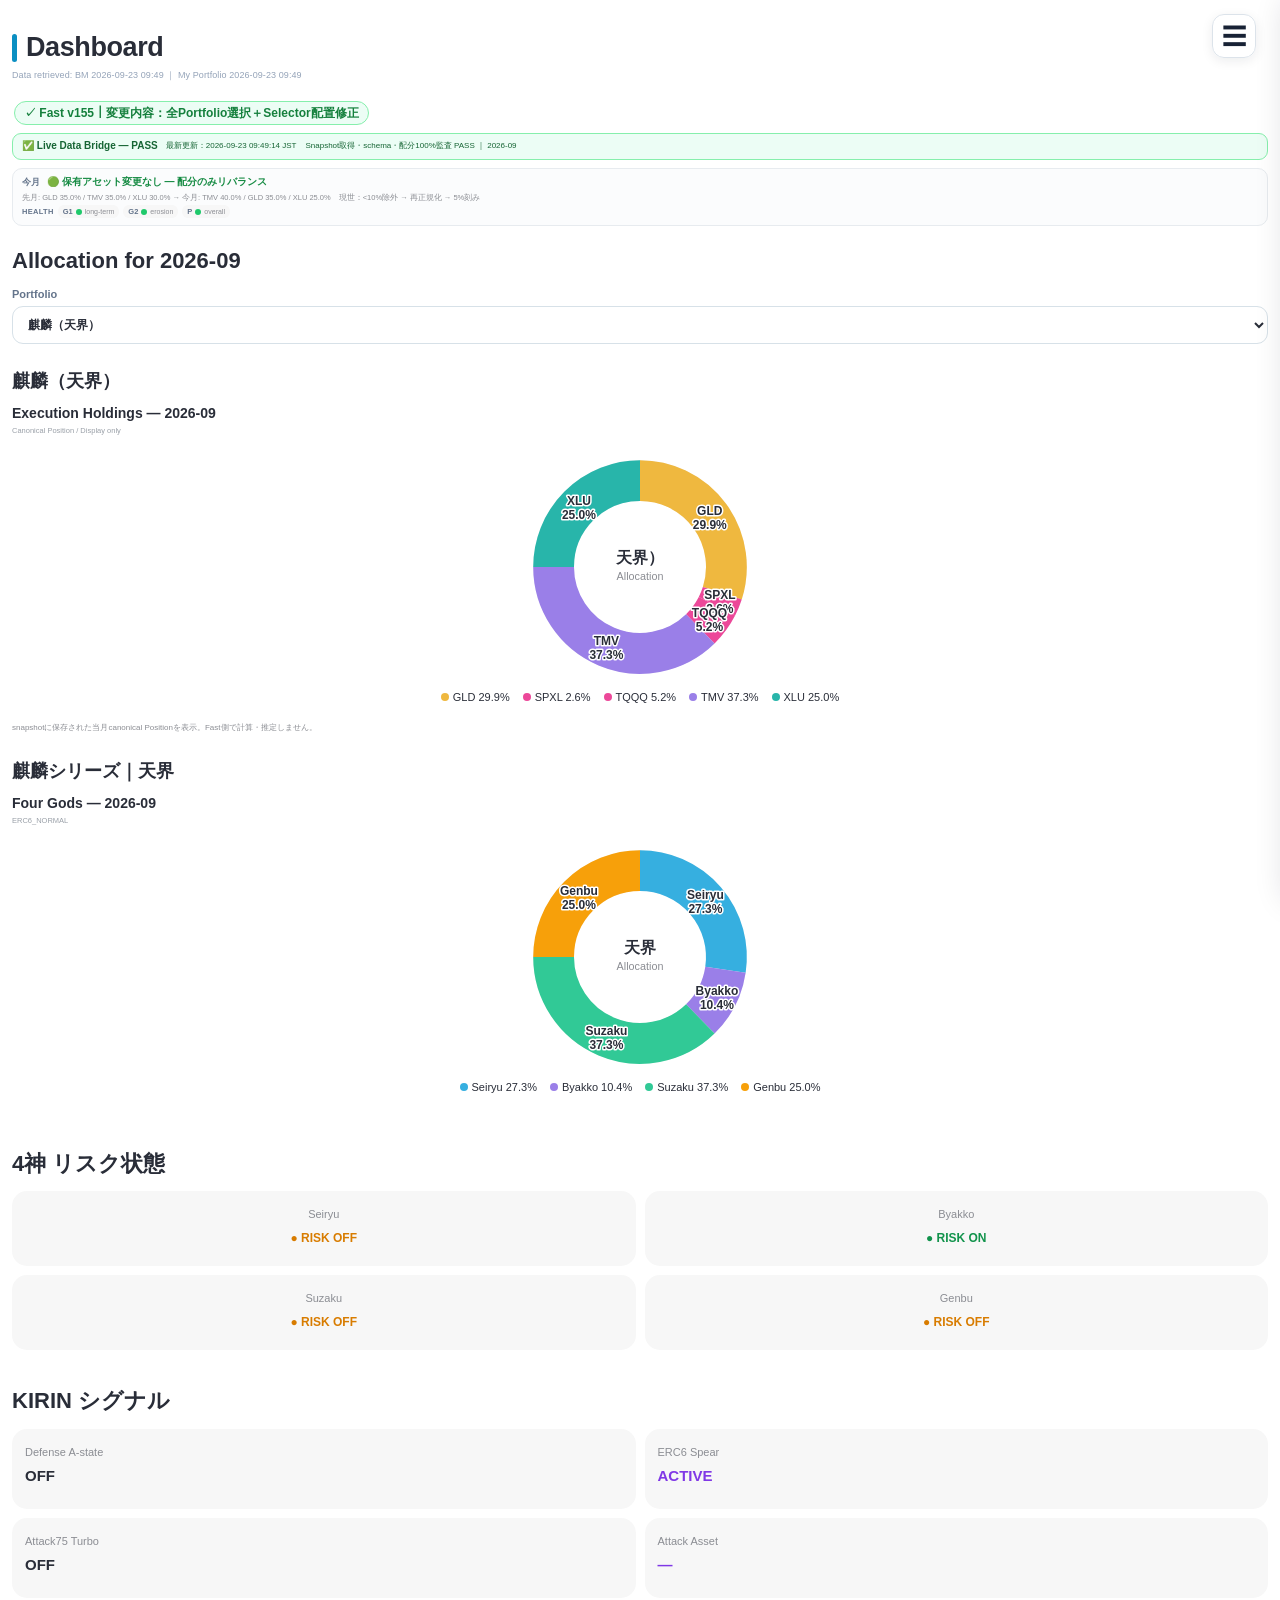
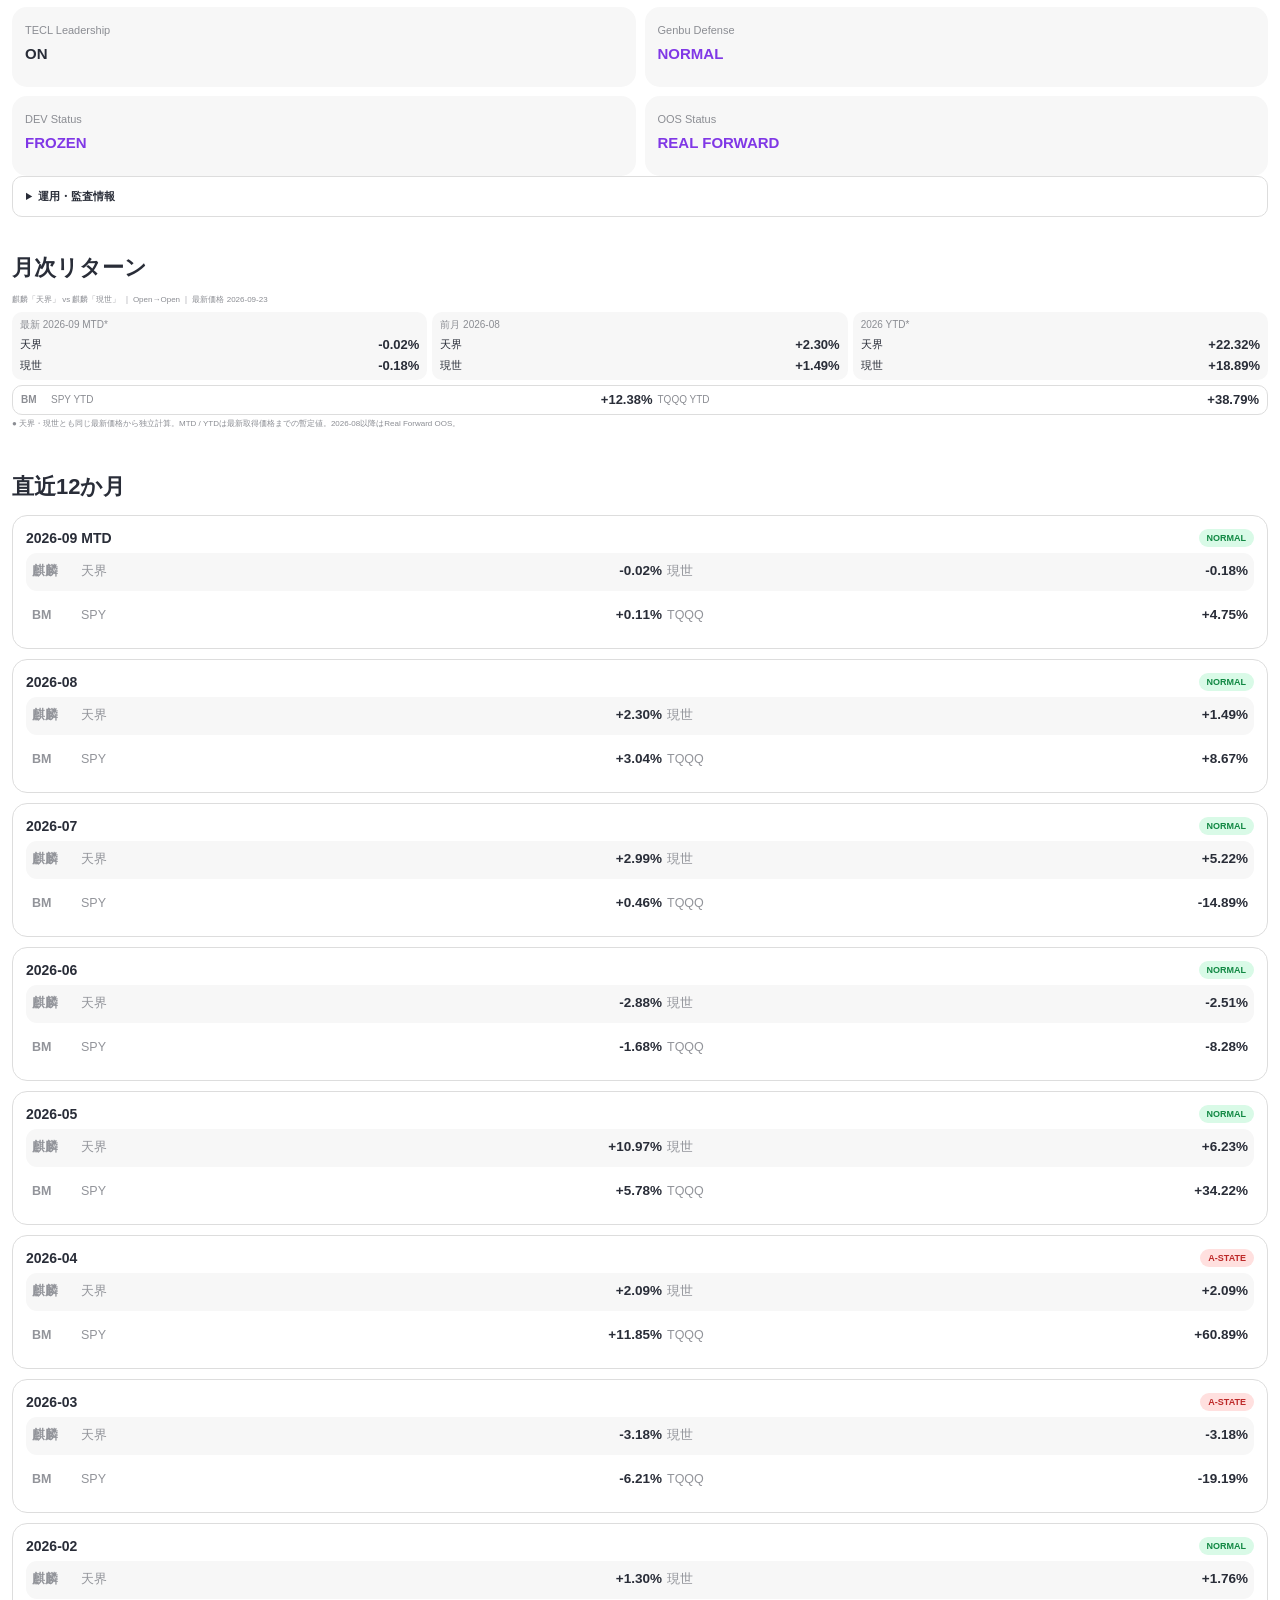
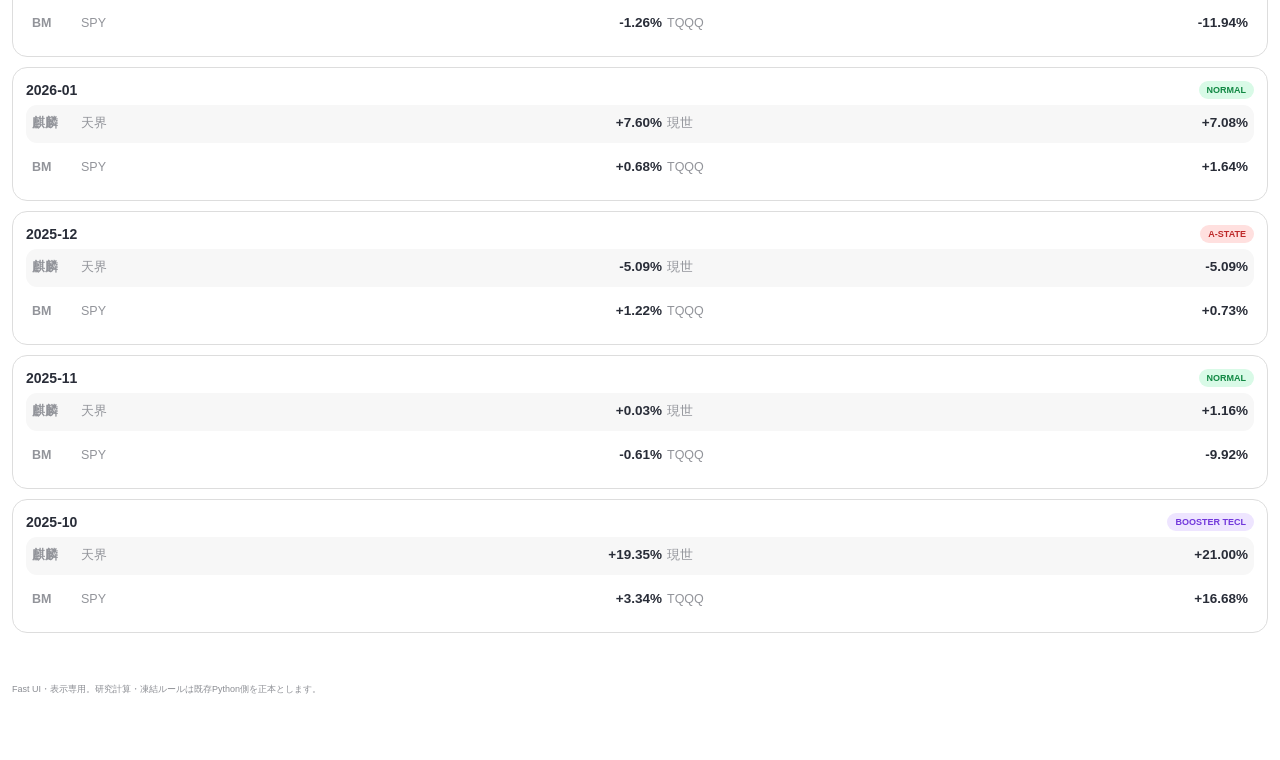
==== index.html @ 9628c02c "Add files via upload" ====
<!doctype html>
<html lang="ja">
<head>
<meta charset="utf-8">
<meta name="viewport" content="width=device-width, initial-scale=1, viewport-fit=cover">
<meta http-equiv="Cache-Control" content="no-cache, no-store, must-revalidate">
<meta http-equiv="Pragma" content="no-cache">
<meta http-equiv="Expires" content="0">
<title>麒麟「現世」</title>
<meta name="theme-color" content="#ffffff">
<meta name="apple-mobile-web-app-capable" content="yes">
<meta name="apple-mobile-web-app-status-bar-style" content="default">
<meta name="apple-mobile-web-app-title" content="My4F Fast">
<link rel="manifest" href="manifest.webmanifest?v=20260919-1">
<link rel="apple-touch-icon" href="apple-touch-icon.png?v=20260919-1">
<link rel="stylesheet" href="styles.css?v=20260923-v155">
</head>
<body>
<button id="fastMenuButton" class="fast-menu-button" type="button" aria-label="メニューを開く" aria-expanded="false">☰</button>
<div id="fastMenuBackdrop" class="fast-menu-backdrop" hidden></div>
<aside id="fastMenu" class="fast-menu" aria-hidden="true">
  <div class="fast-menu-head"><strong>My4F Fast</strong><button id="fastMenuClose" type="button" aria-label="閉じる">×</button></div>
  <nav class="fast-menu-nav">
    <button type="button" data-target="top">Dashboard</button>
    <button type="button" data-target="monthlyTrade">Monthly Trade</button>
    <button type="button" data-target="summaryPage">Summary</button>
    <button type="button" data-target="performance">Performance</button>
    <button type="button" data-target="metrics">Metrics</button>
    <button type="button" data-target="monthlyReturns">Monthly Returns</button>
    <button type="button" data-target="rolling">Rolling Returns</button>
    <button type="button" data-target="drawdowns">Drawdowns</button>
    <button type="button" data-target="annual">Annual Returns</button>
    <button type="button" data-target="deterioration">Deterioration Monitor</button>
    <button type="button" data-target="specification">Strategy Specification</button>
  </nav>
  <div class="fast-menu-foot">Fast UI / Python canonical</div>
</aside><div id="top" class="fast-anchor"></div>
<div class="page-scroll"><main>
<header class="dashboard-header"><div class="header-line"><h1>Dashboard</h1></div><p id="dashboardDataTimes" class="dashboard-data-times">Data retrieved: BM — ｜ My Portfolio —</p></header>

<div class="dashboard-only dashboard-top-status"><div id="fastBuildBadge" class="update-proof">✓ Fast v155｜変更内容：全Portfolio選択＋Selector配置修正</div>
<div id="syncPanel" class="sync-panel-compact"><div class="sync-title">⏳ Live Data Bridge — 確認中</div><div class="sync-meta"><span id="syncUpdated">最新更新：—</span><span id="syncDetail">Python正本との連携状態を確認しています</span></div></div></div>

<section class="dash-status"><div class="dash-action-row"><span class="dash-action-label">今月</span><div id="action" class="action"></div></div><div class="dash-status-line"><span id="actionDetail" class="muted"></span><span class="dash-rule">現世：&lt;10%除外 → 再正規化 → 5%刻み</span></div><div class="dash-health"><span class="dash-health-title">Health</span><div id="health" class="health"></div></div></section>

<section><div id="allocation" class="fast-anchor"></div><h2>Allocation for <span id="allocMonth">2026-09</span></h2>
<div class="dash-portfolio-selector"><label for="dashPortfolioSelect">Portfolio</label><select id="dashPortfolioSelect" aria-label="Dashboard portfolio selector"></select></div>
<h3 id="dashPortfolioTitle">麒麟「現世」</h3><h4>Execution Holdings — <span id="execMonth">2026-09</span></h4><p class="muted tight dash-allocation-note">R289 Practical 10% ｜ ERC6_NORMAL</p>
<div id="execDonut" class="donut"></div><div id="execLegend" class="legend"></div>
<p class="muted dash-fineprint">実運用：天界Exactで10%未満のtickerは0% → 残存tickerを再正規化 → 5%刻み・合計100%（R289）。</p>
<h3>麒麟シリーズ｜天界</h3><h4>Four Gods — <span id="godsMonth">2026-09</span></h4><p class="muted tight dash-allocation-note">ERC6_NORMAL</p>
<div id="godsDonut" class="donut"></div><div id="godsLegend" class="legend"></div></section>



<section><h2>4神 リスク状態</h2><div id="risk" class="risk"></div></section>
<section><h2>KIRIN シグナル</h2><div id="signals" class="signals"></div><details><summary>運用・監査情報</summary><p>DEV=FROZEN。2026-08+はREAL FORWARD。Live ExecutionはR289 Practical 10%。</p></details></section>

<section class="dash-returns"><h2>月次リターン</h2><p class="muted dash-fineprint">麒麟「天界」 vs 麒麟「現世」 ｜ Open→Open ｜ 最新価格 <span id="asof"></span></p>
<div id="summary" class="summary"></div><div id="bm" class="bm"></div>
<p class="muted dash-fineprint">● 天界・現世とも同じ最新価格から独立計算。MTD / YTDは最新取得価格までの暫定値。2026-08以降はReal Forward OOS。</p></section>
<section class="dashboard-only"><h2>直近12か月</h2><div id="months" class="months"></div></section>

<section id="performance" class="app-page"><h2>Research Performance</h2><p class="page-asof-note">Research版Performanceと同じFrozen Python系列。Fast側では再計算・最適化しません。 <span data-page-asof></span></p>
<div id="perfChips" class="perf-chips"></div>
<details class="perf-picker perf-picker-fold">
  <summary class="perf-picker-summary">
    <span>Select Portfolios</span>
    <span id="perfSelectedCount" class="perf-selected-count">3 selected</span>
  </summary>
  <div class="perf-picker-body">
    <div class="perf-picker-title">Select Portfolios <span>(max 5 / BM excluded)</span></div>
    <div id="perfGroupTabs" class="perf-group-tabs" aria-label="Portfolio groups"></div>
    <div id="perfGroupPanel" class="perf-group-panel"></div>
  </div>
</details>
<div class="perf-bm-picker" aria-label="Performance benchmark selector"><span class="perf-bm-label">BM</span><button type="button" class="perf-bm-btn active" data-bm="SPY">SPY</button><button type="button" class="perf-bm-btn" data-bm="TQQQ">TQQQ</button></div>
<div class="perf-start-row perf-start-row-outside">
  <label for="perfStartYear">From:</label>
  <select id="perfStartYear" aria-label="Start year"><option value="ALL">ALL</option></select>
</div>
<div class="perf-compare-head"><strong>Comparison</strong><div id="perfPeriods" class="perf-periods"><button type="button" class="perf-period" data-period="1Y">1Y</button><button type="button" class="perf-period" data-period="2Y">2Y</button><button type="button" class="perf-period" data-period="3Y">3Y</button><button type="button" class="perf-period" data-period="5Y">5Y</button><button type="button" class="perf-period" data-period="10Y">10Y</button><button type="button" class="perf-period active" data-period="ALL">ALL</button></div></div><div class="perf-scale-row"><button id="perfLogToggle" class="perf-mode active" type="button">LOG</button><button id="perfLinearToggle" class="perf-mode" type="button">LINEAR</button></div><div class="perf-period-mode"><span>PERIOD MODE:</span><button id="perfCommon" class="perf-mode active" type="button">Common</button><button id="perfFull" class="perf-mode" type="button">Full</button></div><div id="perfChart" class="perf-chart"></div>
<div id="perfMeta" class="muted"></div><div id="perfPeriodReturns" class="perf-period-returns"></div>
<div id="perfCards" class="perf-cards"></div>
<details><summary>全系列の指標</summary><div id="perfTable" class="perf-table-wrap"></div></details></section>

<section id="monthlyTrade" class="monthly-trade-page app-page">
<h2>Monthly Trade</h2>
<p class="page-asof-note">Monthly Rebalance <span data-page-asof></span></p>
<div id="monthlyTradeContent"></div>
</section>
<section id="summaryPage" class="analytics-page fast-anchor app-page"><h2>Summary</h2><p class="sub page-asof-note">選択PortfolioとBenchmarkの共通期間サマリー。Portfolio / BMを切替。 <span data-page-asof></span></p><div id="summaryComparePage"></div></section>
<section class="analytics-shell"><section id="metrics" class="analytics-page fast-anchor app-page"><h2>Metrics</h2><p class="sub page-asof-note">Python正本の全期間指標。 <span data-page-asof></span></p><div id="metricsPage"></div></section>
<section id="monthlyReturns" class="analytics-page fast-anchor app-page"><h2>Monthly Returns</h2><p class="sub page-asof-note">麒麟「現世」とBenchmarkの月次比較。BMはSPY / TQQQを切替。 <span data-page-asof></span></p><div id="monthlyReturnsPage"></div></section>
<section id="rolling" class="analytics-page fast-anchor app-page"><h2>Rolling Returns</h2><p class="sub page-asof-note">1Y累積 / 3Y・5Y年率。Current / Median / P10 / Min / Positive rate。 <span data-page-asof></span></p><div id="rollingPage"></div></section>
<section id="drawdowns" class="analytics-page fast-anchor app-page"><h2>Drawdowns</h2><p class="sub page-asof-note">Python正本で生成した月次Drawdown系列。 <span data-page-asof></span></p><div id="drawdownsPage"></div></section>
<section id="annual" class="analytics-page fast-anchor app-page"><h2>Annual Returns</h2><p class="sub page-asof-note">Python正本の年次複利リターン。 <span data-page-asof></span></p><div id="annualPage"></div></section>
</section>

<section id="deterioration" class="analytics-page fast-anchor app-page deterioration-page">
  <h2>Deterioration Monitor</h2>
  <p class="sub">Strategy Health — 現在の劣化兆候を G1 / G2 / P / p̄ の4軸で監視。Research/Python正本から自動連動。Fast側ではHealthを再計算しません。</p>
  <div id="detPortfolioPicker"></div>
  <div class="det-asof">Research/Python Strategy Health snapshot loading…</div>
  <div class="det-counts" aria-label="Health counts"><span><b>Deteriorating</b> <strong>2</strong></span><span><b>Watch</b> <strong>0</strong></span><span><b>Mixed</b> <strong>1</strong></span><span><b>Good</b> <strong>1</strong></span></div>
  <details class="det-table-card" open>
    <summary><span>Portfolio Table</span><small>click to hide</small></summary>
    <div class="det-table-wrap">
      <table class="det-table">
        <thead><tr><th>Portfolio</th><th>G1</th><th>G2</th><th>P</th><th>p̄</th></tr></thead>
        <tbody>
          <tr data-det-group="health" data-det-name="Bunshin" data-det-status="Mixed" tabindex="0"><td>Bunshin</td><td><i class="det-dot watch" title="YELLOW"></i></td><td><i class="det-dot good" title="GREEN"></i></td><td><i class="det-dot watch" title="MIXED / YELLOW"></i></td><td><i class="det-dot good" title="Strong / GREEN"></i></td></tr>
          <tr data-det-group="health" data-det-name="R181" data-det-status="Deteriorating" tabindex="0"><td>R181</td><td><i class="det-dot good" title="GREEN"></i></td><td><i class="det-dot good" title="GREEN"></i></td><td><i class="det-dot orange" title="DETERIORATING / ORANGE"></i></td><td><i class="det-dot good" title="Strong / GREEN"></i></td></tr>
          <tr data-det-group="health" data-det-name="ERC6" data-det-status="Deteriorating" tabindex="0"><td>ERC6</td><td><i class="det-dot good" title="GREEN"></i></td><td><i class="det-dot good" title="GREEN"></i></td><td><i class="det-dot orange" title="DETERIORATING / ORANGE"></i></td><td><i class="det-dot good" title="Strong / GREEN"></i></td></tr>
          <tr data-det-group="health" data-det-name="R255 Split" data-det-status="Good" tabindex="0"><td>R255 Split</td><td><i class="det-dot good" title="GREEN"></i></td><td><i class="det-dot good" title="GREEN"></i></td><td><i class="det-dot good" title="GOOD / GREEN"></i></td><td><i class="det-dot good" title="Strong / GREEN"></i></td></tr>
        </tbody>
      </table>
    </div>
  </details>
  <div class="det-detail" id="detDetail">
    <div class="det-detail-kicker">SELECT A PORTFOLIO</div>
    <h3>Health Detail</h3>
    <p>Portfolio Tableの行をタップすると、4軸の意味と現在の判定を表示します。</p>
  </div>
  <details class="det-guide" open><summary>Health Axis Guide <small>各カードをタップすると実運用上の解釈を表示</small></summary><div class="det-guide-grid">
    <details class="det-guide-card"><summary><b>G1</b><span>12-point slope of erosion long-mean</span><small>慢性的edge侵食の長期平均が悪化方向へ傾いているか。</small><em>タップして解説</em></summary><div class="det-guide-explain"><strong>実運用：構造劣化の早期警戒</strong><p>長期edgeが最近12ポイントにわたって悪化方向へ傾いているかを見る軸です。🟢は明確な下向き傾向なし、🟡は軽い悪化方向、🟠は明確な悪化方向。G2がまだ緑でもG1が悪化した場合は、慢性劣化が確定する前の予兆として重点監視します。</p></div></details>
    <details class="det-guide-card"><summary><b>G2</b><span>12M p_erosion</span><small>直近12か月のerosion確率による慢性的劣化監視。</small><em>タップして解説</em></summary><div class="det-guide-explain"><strong>実運用：現在の慢性劣化状態</strong><p>過去のedgeと比べ、現在の長期的edgeが実際に侵食された状態へ入っているかを見る軸です。G1が「悪化している方向か」、G2は「すでに悪化した水準か」という違いです。G1とG2が同時に悪化する場合は構造的erosion仮説を優先して再監査します。</p></div></details>
    <details class="det-guide-card"><summary><b>P</b><span>6 / 12 / 24M deterioration</span><small>複数時間窓の直近弱体化を統合したclassification。</small><em>タップして解説</em></summary><div class="det-guide-explain"><strong>実運用：直近の弱体化警報</strong><p>6・12・24か月という複数時間窓で最近のperformance deteriorationを監視します。Pだけが🟠でも長期edgeの破綻とは限りません。G1/G2が緑なら「歴史的構造は保たれているが最近弱い」と解釈し、Productionを即変更せずForward OOSを重点監視します。</p></div></details>
    <details class="det-guide-card"><summary><b>p̄</b><span>Primary 5-split consistency</span><small>期間分割をまたいだabsolute consistency。Strong / GREENは一貫性を維持。</small><em>タップして解説</em></summary><div class="det-guide-explain"><strong>実運用：歴史的一貫性の土台</strong><p>edgeが特定の一期間だけに依存せず、Primary期間を分割しても一貫して存在するかを見る軸です。Strong / 🟢なら、Pの悪化が出ても「歴史的には一貫した戦略の最近の不調」と区別できます。p̄まで弱い場合は、他の劣化警報をより重く受け止めて再監査します。</p></div></details>
  </div></details>
  <div class="det-governance"><b>Governance</b><span>Healthは非ランキング・非選択。現在のstrategy conditionを記述する監視線であり、Production変更シグナルではありません。</span></div>
</section>
<section id="specification" class="app-page operation-spec"><h2>Strategy Specification</h2>
<p class="sub spec-intro">実運用・再現用の簡潔な仕様。Fastは表示専用、計算正本はResearch/Python。</p>

<h3>Four Gods — 4神の召喚法</h3>
<div class="god-accordion">
<details class="god-card"><summary><span class="god-title"><span class="god-name">青龍 / Seiryu</span><span class="god-role role-vanguard">VANGUARD <em>— 先鋒</em></span><span class="god-research-role"><small>RESEARCH ROLE</small> Growth / Firepower</span><span class="god-strategy">Full5P-Balanced</span></span><span class="god-chevron">›</span></summary><div class="god-detail">
<p><b>Signal：</b><code>LQD absolute momentum vs matched historical RF</code>。5つの固定窓 <code>10D / 54D / 6M_EX1 / 12M_EX1 / 24M_RAW</code> を独立判定。</p>
<p class="god-flow">各窓：<code>LQD return ≥ matched RF → Risk-On</code> ／ otherwise <code>Risk-Off</code><br>5判定 → <b>3-of-5 Temporal Majority</b></p>
<p><b>Holding：</b>Majority Risk-On → <code>QQQ 50% + QLD 50%</code>。Majority Risk-Off → <code>GLD 100%</code>。月次判定。窓・vote threshold・QQQ/QLD比率はFrozen。</p>
</div></details>
<details class="god-card"><summary><span class="god-title"><span class="god-name">白虎 / Byakko</span><span class="god-role role-aegis">AEGIS <em>— 守護</em></span><span class="god-research-role"><small>RESEARCH ROLE</small> Long-horizon Calmar / Crisis Convexity</span><span class="god-strategy">FrozenVIX</span></span><span class="god-chevron">›</span></summary><div class="god-detail">
<p><b>3 sleeves：</b><code>Old VIX15D 25%</code> + <code>Old VIX20D 25%</code> + <code>New VIX20D 50%</code>。評価phaseは <code>Quarterly P1 = Jan/Apr/Jul/Oct</code>。</p>
<p class="god-flow"><code>Old15/Old20：^VIX absolute momentum vs matched RF</code><br>Risk-On → <code>SPXL</code> ／ Risk-Off → <code>GLD</code><br><code>New20：^VIX20D gate + TQQQ vs TECL relative momentum</code><br>Risk-On → <code>TQQQ or TECL</code> ／ Risk-Off → <code>GLD</code></p>
<p><b>Aggregation：</b>3 sleevesの実現return/holdingを <code>25/25/50</code> で固定合成。Productionのdefensive destinationは <code>GLD fixed</code>。R138 GLD/XLU126DはChallengerであり、このFrozenVIX定義には混ぜない。</p>
</div></details>
<details class="god-card"><summary><span class="god-title"><span class="god-name">朱雀 / Suzaku</span><span class="god-role role-phoenix">PHOENIX <em>— 逆境反攻</em></span><span class="god-research-role"><small>RESEARCH ROLE</small> Growth + Regime-dependent Tail Rescue</span><span class="god-strategy">TEL-3M/30M</span></span><span class="god-chevron">›</span></summary><div class="god-detail">
<p><b>Assets：</b>Treasury pair <code>TMV / TMF</code>、Equity pair <code>TQQQ / TECL</code>。3M_RAWと30M_RAWを独立に走らせる2層Dual Momentum。</p>
<p class="god-flow">各lookback Lについて：<br><code>TMV_L &gt; TMF_L → TMV</code><br><code>else → TQQQ_L &gt; TECL_L ? TQQQ : TECL</code></p>
<p><b>Aggregation：</b><code>TEL-3M_RAW 50% + TEL-30M_RAW 50%</code>。月末までの確定価格で判定し翌月へ。3Mと30Mで異なるassetが選ばれた場合も50/50でそのまま保持。</p>
</div></details>
<details class="god-card"><summary><span class="god-title"><span class="god-name">玄武 / Genbu</span><span class="god-role role-anchor">ANCHOR <em>— 鎮守</em></span><span class="god-research-role"><small>RESEARCH ROLE</small> Stability / Sharpe / Portfolio Quality</span><span class="god-strategy">MR-Majority-6D/11M/24M</span></span><span class="god-chevron">›</span></summary><div class="god-detail">
<p><b>Signal asset：</b><code>SPXL</code>。固定3窓 <code>6D / 11M_RAW / 24M_RAW</code>。各窓でSPXL trailing returnをmatched historical RFと比較。</p>
<p class="god-flow">各窓：<code>SPXL return ≥ matched RF → Risk-Off vote</code><br>Risk-Off票 <b>2票以上 → XLU</b><br>0〜1票 → <b>TQQQ</b></p>
<p><b>Timing：</b>週次。各週の最初の取引日に、前取引日までの情報だけで評価し、新holdingは次のclose-to-closeから有効。<code>TQQQ = return engine / XLU = tail-risk circuit breaker</code>。vote thresholdは2-of-3でFrozen。</p>
</div></details>
</div>
<p class="spec-gods-note">各familyのFrozen representativeを1本ずつ使用。運用月 <code>t</code> の判定は完了済みの <code>t-1</code> までの情報だけで行い、月次リバランス。各神をタップすると実運用定義を展開。</p>

<h3>KIRIN — 麒麟の召喚法</h3>
<ol class="spec-flow">
<li><b>ERC6</b>：直近6完了月の青龍・白虎・朱雀の月次return covarianceからERC weightを計算。3 Spear合計75%、玄武25%固定。<br><code>青龍=0.75×wS / 白虎=0.75×wB / 朱雀=0.75×wZ / 玄武=0.25</code></li>
<li><b>Defense A-state</b>：Spear = 青龍+白虎+朱雀、Shield = 玄武。prior <code>Spear 1M &lt; 0</code> かつ prior <code>Shield 12M &gt; Spear 12M</code> がFrozen A-state。ONなら <code>玄武 100%</code>、Attack75は停止。OFFならERC6 normal。</li>
<li><b>Attack75 overlay</b>：A-state OFFでのみ評価。<code>A = TLT 3M &gt; 0</code>、日次 <code>^VIX &gt; 30</code> ならBrake。<code>Inflection = XLK 1M − XLK 3M</code> が前月より改善し、AかつBrakeなしならTurbo ON。selectorは prior month-end <code>XLK 6M &gt; QQQ 6M → TECL</code>、otherwise <code>TQQQ</code>。Turbo ON時は選択assetへ75%、残り25%をERC6のnon-Seiryu sleevesへ元比率で比例配分。Turbo OFFはERC6のまま。</li>
<li><b>Exact expansion＝天界</b>：最終family allocationを各Frozen familyの実保有tickerへ展開し、Attack75 exposureを統合。ticker単位で集約・正規化したCanonical Exact KIRIN。</li>
<li><b>Execution overlay＝現世</b>：天界の最終ticker weightで10%未満を非保有 → survivorを再正規化 → 5%刻みにquantize → 合計100%。Frozen R289 Practical 10%。</li>
</ol>

<h3>Overlay / 実運用順序</h3>
<p class="spec-chain"><code>4神 Frozen representatives → t−1 monthly signals → ERC6 → Defense A-state → Attack75 Turbo + TECL/TQQQ selector → Exact ticker expansion（天界） → R289 Practical 10%（現世）</code></p>
<div class="spec-note"><strong>運用上の固定事項</strong><br>Production = Frozen4F EW。KIRINはFrozen Layer-1 challenger。DEV cutoff = 2026-07-31、2026-08以降 = Real Forward OOS。Forward結果をDEVへ戻さない。Fast側で再計算・再最適化しない。</div>

<h3>Master Report</h3>
<a class="spec-master-report" href="Master_Research_Bible_My4F_FourGods_v345_v1_42_2026-09-21.pdf" target="_blank" rel="noopener">
  <strong>Master Research Bible v1.42</strong>
  <span>My4F / Four Gods / KIRIN — 2026-09-21 · 237 pages</span>
  <em>PDFを開く ›</em>
</a>

<h3>Links</h3>
<div class="spec-links">
<a href="https://github.com/minmin0820/frozen-core" target="_blank" rel="noopener"><strong>Research · GitHub</strong><span>github.com/minmin0820/frozen-core</span></a>
<a href="https://frozen-core-cxavntxt62po3ts3zjwtu8.streamlit.app" target="_blank" rel="noopener"><strong>Research · Streamlit</strong><span>frozen-core-cxavntxt62po3ts3zjwtu8.streamlit.app</span></a>
<a href="https://github.com/minmin0820/my4f-fast" target="_blank" rel="noopener"><strong>Fast · GitHub</strong><span>github.com/minmin0820/my4f-fast</span></a>
<a href="https://minmin0820.github.io/my4f-fast/?utm_source=chatgpt.com#specification" target="_blank" rel="noopener"><strong>Fast · Live</strong><span>minmin0820.github.io/my4f-fast/…#specification</span></a>
</div>
</section>
<footer>Fast UI・表示専用。研究計算・凍結ルールは既存Python側を正本とします。</footer>
</main></div>
<script src="app.js?v=20260923-v155"></script>
<script>
(function(){
 const panel=document.getElementById('syncPanel'), updated=document.getElementById('syncUpdated'), detail=document.getElementById('syncDetail');
 const esc=s=>String(s??'').replace(/[&<>"']/g,c=>({'&':'&amp;','<':'&lt;','>':'&gt;','"':'&quot;',"'":'&#39;'}[c]));
 fetch('kirin_snapshot.json?health='+Date.now(),{cache:'no-store'}).then(r=>{if(!r.ok)throw Error('HTTP '+r.status);return r.json()}).then(d=>{
   if(d.schema_version!=='kirin-fast-1.0') throw Error('schema mismatch');
   for(const k of ['execution','gods']){const a=Object.values(d[k]||{}).map(Number);if(!a.length||Math.abs(a.reduce((x,y)=>x+y,0)-100)>1e-6)throw Error(k+' audit failed');}
   const t=d.sync?.generated_at_jst||d.sync?.generated_at||'—';
   panel.style.background='#ecfdf5';panel.style.borderColor='#86efac';panel.style.color='#166534';
   panel.firstElementChild.textContent='✅ Live Data Bridge — PASS';
   updated.textContent='最新更新：'+t; updated.style.color='#166534';
   detail.textContent='Snapshot取得・schema・配分100%監査 PASS ｜ '+(d.month||'—'); detail.style.color='#166534';
 }).catch(e=>{
   panel.style.background='#fef2f2';panel.style.borderColor='#fca5a5';panel.style.color='#991b1b';
   panel.firstElementChild.textContent='❌ Live Data Bridge — ERROR';
   updated.textContent='最新更新：確認できません'; updated.style.color='#991b1b';
   detail.textContent='Snapshot連携エラー：'+e.message; detail.style.color='#991b1b';
 });
})();
</script>

<script>
(function(){
 const root=document.getElementById('deterioration'); if(!root)return;
 const chips=[...root.querySelectorAll('.det-chip')], rows=[...root.querySelectorAll('tbody tr')];
 function apply(key){chips.forEach(b=>b.classList.toggle('active',b.dataset.detFilter===key)); rows.forEach(r=>{r.hidden=key!=='all'&&r.dataset.detGroup!==key;});}
 chips.forEach(b=>b.addEventListener('click',()=>apply(b.dataset.detFilter)));
 root.querySelector('.det-clear')?.addEventListener('click',()=>apply('all'));
})();
</script>
<script>
/* v113: prevent an older service worker from serving stale Fast UI assets. */
if ("serviceWorker" in navigator) {
  window.addEventListener("load", () => {
    navigator.serviceWorker.getRegistrations().then(rs=>rs.forEach(r=>r.unregister())).catch(()=>{});
    if (window.caches) caches.keys().then(keys=>Promise.all(keys.map(k=>caches.delete(k)))).catch(()=>{});
  });
}
</script>
</body></html>
---- styles.css ----
*{box-sizing:border-box}
html,body{margin:0;background:#fff;color:#292d38;font-family:-apple-system,BlinkMacSystemFont,"Segoe UI","Noto Sans JP",sans-serif;-webkit-text-size-adjust:100%}
body{overflow-x:auto}
.page-scroll{width:100%;overflow-x:auto;-webkit-overflow-scrolling:touch}
main{width:720px;min-width:720px;margin:0 auto;padding:24px 24px 64px}
header{padding:8px 0 20px}
h1{font-size:27px;line-height:1.15;margin:0 0 8px;font-weight:800;letter-spacing:-.4px}
header p,.muted{color:#8b8d93;font-size:12px;line-height:1.55;margin:0 0 13px}
section{margin:22px 0 38px}
h2{font-size:22px;line-height:1.2;margin:0 0 14px;font-weight:800}
h3{font-size:18px;margin:25px 0 12px}
h4{font-size:14px;margin:0 0 5px}.tight{margin-bottom:8px}
.action{background:#e7f8ec;border-radius:12px;padding:14px 16px;color:#168b43;font-size:14px;line-height:1.45}
.health{display:grid;grid-template-columns:repeat(3,1fr);gap:10px}
.health .card,.risk .card,.signals .card{background:#f7f7f7;border-radius:15px;padding:13px 10px;text-align:center}
.card .label{color:#8b8d93;font-size:11px}
.dot{display:block;width:15px;height:15px;border-radius:50%;margin:11px auto}.green{background:#1fc96b}.orange{background:#df8200}
.health small{color:#8b8d93;font-size:10px}
.donut{width:330px;height:330px;margin:12px auto 4px}.donut svg{width:100%;height:100%;overflow:visible}
.donut .slice-label{font-size:10px;font-weight:800;fill:#292d38;paint-order:stroke;stroke:#fff;stroke-width:2.5px;stroke-linejoin:round}
.donut .center-title{font-size:13px;font-weight:800;fill:#292d38}.donut .center-sub{font-size:9px;fill:#8b8d93}
.legend{display:flex;justify-content:center;flex-wrap:wrap;gap:7px 13px;font-size:11px;margin:4px 0 20px}
.legend span:before{content:"";display:inline-block;width:8px;height:8px;border-radius:50%;background:var(--c);margin-right:4px}
.oos{width:100%;border-collapse:separate;border-spacing:0;border:1px solid #ddd;border-radius:10px;overflow:hidden;font-size:11px}
.oos th,.oos td{padding:9px 10px;border-right:1px solid #ddd;border-bottom:1px solid #ddd;text-align:left}.oos th:last-child,.oos td:last-child{border-right:0}.oos tbody tr:last-child td{border-bottom:0}
.risk{display:grid;grid-template-columns:repeat(4,1fr);gap:9px}.risk .card{min-height:75px}.risk b{display:block;font-size:12px;margin-top:9px}.on{color:#12934c}.off{color:#d87c00}
.signals{display:grid;grid-template-columns:repeat(4,1fr);gap:9px}.signals .card{text-align:left;min-height:80px;padding:13px}.signals b{display:block;font-size:15px;margin-top:7px}.purple{color:#8038e6}
.summary{display:grid;grid-template-columns:repeat(3,1fr);gap:9px}.sum{background:#f7f7f7;border-radius:15px;padding:13px;min-height:104px}.sum .title{color:#8b8d93;font-size:10px}.sum p{font-size:12px;margin:9px 0 0}.sum b{font-size:14px}
.bm{border:1px solid #ddd;border-radius:15px;margin-top:10px;padding:13px;display:grid;grid-template-columns:55px 1fr 1fr;align-items:center;color:#8b8d93}.bm span{display:flex;flex-direction:column;gap:4px;font-size:10px}.bm strong{font-size:14px;color:#292d38}
.months{width:100%}.month{border:1px solid #ddd;border-radius:15px;padding:13px;margin:0 0 10px;width:100%}
.monthTop{display:flex;justify-content:space-between;align-items:center;font-size:14px;font-weight:800}
.badge{font-size:9px;padding:4px 8px;border-radius:14px;background:#d9fae7;color:#118843}.badge.a{background:#ffe0df;color:#bd2929}.badge.b{background:#eee5ff;color:#7137db}
.row{display:grid;grid-template-columns:58px 70px 90px 70px 90px;align-items:center;gap:12px;padding:9px 11px;margin-top:8px;font-size:11px}.row.k{background:#f7f7f7;border-radius:11px}.row .lab{color:#92949a;font-weight:700}.row .name{color:#92949a}.row strong{text-align:right;font-size:13px;font-variant-numeric:tabular-nums}
details{border:1px solid #ddd;border-radius:10px;padding:11px 13px;font-size:11px;line-height:1.55}summary{cursor:pointer;font-weight:650}
footer{color:#8b8d93;font-size:9px;margin-top:40px}
@media(max-width:760px){main{margin:0;padding-left:18px;padding-right:18px}.page-scroll{overflow-x:auto} }

.header-line{display:flex;align-items:center;gap:10px;flex-wrap:wrap}
.header-line h1{margin-bottom:0}
.version-badge{display:inline-flex;align-items:center;border:1px solid #d9dce1;background:#f6f7f8;color:#686c75;border-radius:999px;padding:3px 8px;font-size:10px;font-weight:700;line-height:1.2;white-space:nowrap}

/* v3.5: genuinely compact iPhone layout */
@media(max-width:560px){
  main{padding:10px 8px 32px!important}
  header{margin-bottom:10px!important}
  h1{font-size:19px!important;line-height:1.15!important}
  h2{font-size:15px!important;line-height:1.2!important;margin:10px 0 7px!important}
  h3{font-size:13px!important;line-height:1.2!important}
  h4{font-size:11px!important}
  p,span,td,th,button,summary{font-size:10px}
  header p,.muted{font-size:9px!important}
  .version-badge{font-size:8px!important;padding:2px 6px!important}

  section,.action,.card,.month,details{border-radius:10px!important}
  section{padding:10px!important;margin-bottom:9px!important}
  .action{padding:9px!important;margin-bottom:9px!important}
  .card{padding:8px!important}
  .health,.risk,.signals,.summary{gap:6px!important}
  .risk,.signals{grid-template-columns:repeat(2,minmax(0,1fr))!important}

  .donut{width:min(245px,72vw)!important;height:min(245px,72vw)!important}
  .donut-wrap{margin:6px auto!important}
  .legend{font-size:9px!important;gap:4px!important}

  .summary{grid-template-columns:repeat(3,minmax(0,1fr))!important}
  .sum{padding:7px 3px!important}
  .sum .title{font-size:8px!important}
  .sum p{font-size:8px!important}
  .sum b{font-size:10px!important}

  .bm{grid-template-columns:28px minmax(0,1fr) minmax(0,1fr)!important;gap:4px!important;padding:7px!important}
  .bm strong{font-size:10px!important}

  .month{padding:8px!important;margin-bottom:7px!important}
  .month .head{margin-bottom:5px!important}
  .return-scroll .row{min-width:390px!important}
  .row{padding:5px 4px!important}
  .row span,.row strong{font-size:9px!important}

  .oos{min-width:390px!important}
  .oos th,.oos td{padding:5px 6px!important;font-size:9px!important}
}

/* v3.6 — absolute no-horizontal-scroll mode */
*,*::before,*::after{box-sizing:border-box!important;min-width:0}
html,body{width:100%!important;max-width:100%!important;overflow-x:hidden!important}
.page-scroll,main,header,section,div,article,details{
  max-width:100%!important;
}
.page-scroll,main,section,.oos-scroll,.return-scroll,.month{
  overflow-x:hidden!important;
}

/* Previously dense scrollable blocks now compress/wrap instead. */
.oos{width:100%!important;min-width:0!important;table-layout:fixed!important}
.oos th,.oos td{
  min-width:0!important;
  white-space:normal!important;
  overflow-wrap:anywhere!important;
  word-break:break-word!important;
}
.return-scroll{width:100%!important}
.return-scroll .row,.month .row{
  width:100%!important;
  min-width:0!important;
}
.row{
  grid-template-columns:minmax(24px,.55fr) minmax(34px,.8fr) minmax(42px,.8fr) minmax(34px,.8fr) minmax(42px,.8fr)!important;
  gap:3px!important;
}
.row span,.row strong{
  min-width:0!important;
  white-space:normal!important;
  overflow-wrap:anywhere!important;
}
img,svg,canvas{max-width:100%!important;height:auto}
.donut{max-width:78vw!important;max-height:78vw!important}

/* v3.7 — iPhone hard-fit patch based on actual Safari screenshot.
   No element may establish an intrinsic width wider than the viewport. */
html,body{
  margin:0!important;
  width:100%!important;
  max-width:100vw!important;
  overflow-x:hidden!important;
}
body{position:relative!important}
.page-scroll,main{
  width:100%!important;
  max-width:100%!important;
  min-width:0!important;
  overflow-x:hidden!important;
}
main{padding-left:12px!important;padding-right:12px!important}

/* Critical: all grids must use shrinkable tracks. */
.health,.risk,.signals,.summary,.bm{
  width:100%!important;
  max-width:100%!important;
  min-width:0!important;
}
.health{grid-template-columns:repeat(3,minmax(0,1fr))!important}
.risk,.signals{grid-template-columns:repeat(2,minmax(0,1fr))!important}
.summary{grid-template-columns:repeat(3,minmax(0,1fr))!important}
.health>*,
.risk>*,
.signals>*,
.summary>*,
.bm>*{min-width:0!important;max-width:100%!important}

/* Long action/rule strings wrap instead of forcing page width. */
.action,.action *,.rule,.rule *,header,header *{
  max-width:100%!important;
  min-width:0!important;
  white-space:normal!important;
  overflow-wrap:anywhere!important;
  word-break:break-word!important;
}

/* Allocation cards and donuts cannot escape viewport. */
.allocation,.allocation-card,.chart-card,.donut-wrap{
  width:100%!important;
  max-width:100%!important;
  min-width:0!important;
  overflow:hidden!important;
}
.donut-wrap{
  display:flex!important;
  justify-content:center!important;
  align-items:center!important;
}
.donut{
  width:min(240px,70vw)!important;
  height:min(240px,70vw)!important;
  max-width:240px!important;
  max-height:240px!important;
  flex:0 0 auto!important;
  margin-left:auto!important;
  margin-right:auto!important;
}

/* Zero horizontal scrolling, including dense sections. */
.oos-scroll,.return-scroll,.month{
  width:100%!important;
  max-width:100%!important;
  overflow-x:hidden!important;
}
.oos{width:100%!important;min-width:0!important;table-layout:fixed!important}
.oos th,.oos td{
  white-space:normal!important;
  overflow-wrap:anywhere!important;
  padding:4px 3px!important;
  font-size:8px!important;
}
.return-scroll .row,.month .row{
  width:100%!important;
  min-width:0!important;
  max-width:100%!important;
  grid-template-columns:22px minmax(0,1fr) minmax(38px,.9fr) minmax(0,1fr) minmax(38px,.9fr)!important;
}
.row span,.row strong{font-size:8px!important}

@media(max-width:430px){
  main{padding:10px 10px 30px!important}
  h1{font-size:18px!important}
  h2{font-size:15px!important}
  .action strong{font-size:13px!important}
  .health{gap:5px!important}
  .health .card{padding:7px 3px!important}
  .health .card *{font-size:9px!important}
  .donut{width:220px!important;height:220px!important}
}

/* v3.8 — typography rebalance after iPhone hard-fit.
   Keep v3.7 width constraints; only improve readability. */
@media(max-width:430px){
  body{font-size:12px!important;line-height:1.45!important}

  h1{font-size:20px!important;line-height:1.2!important}
  h2{font-size:17px!important;line-height:1.25!important}
  h3{font-size:14px!important;line-height:1.3!important}
  h4{font-size:12px!important}

  header p,.muted{font-size:10px!important;line-height:1.4!important}
  .version-badge{font-size:9px!important}

  .action strong{font-size:14px!important;line-height:1.4!important}
  .action p,.rule,.rule *{font-size:10px!important;line-height:1.5!important}

  .health .card *{font-size:10px!important}
  .health .card strong{font-size:12px!important}
  .risk .card,.signals .card{font-size:10px!important}
  .risk .card strong,.signals .card strong{font-size:11px!important}

  .sum .title{font-size:9px!important}
  .sum p{font-size:9px!important}
  .sum b{font-size:11px!important}
  .bm strong{font-size:11px!important}

  .row span,.row strong{font-size:9px!important}
  .oos th,.oos td{font-size:9px!important;line-height:1.3!important}

  details,summary{font-size:10px!important}
}

/* v3.9 — larger iPhone typography, while preserving v3.7 hard-fit widths */
@media(max-width:430px){
  body{font-size:14px!important;line-height:1.48!important}

  h1{font-size:23px!important;line-height:1.18!important}
  h2{font-size:19px!important;line-height:1.25!important}
  h3{font-size:16px!important;line-height:1.3!important}
  h4{font-size:13px!important}

  header p,.muted{font-size:12px!important}
  .version-badge{font-size:10px!important}

  .action strong{font-size:16px!important;line-height:1.4!important}
  .action p,.rule,.rule *{font-size:12px!important;line-height:1.5!important}

  .health .card *{font-size:12px!important}
  .health .card strong{font-size:14px!important}
  .risk .card,.signals .card{font-size:12px!important}
  .risk .card strong,.signals .card strong{font-size:13px!important}

  .sum .title{font-size:11px!important}
  .sum p{font-size:11px!important}
  .sum b{font-size:13px!important}
  .bm strong{font-size:13px!important}

  .row span,.row strong{font-size:11px!important}
  .oos th,.oos td{font-size:10px!important;line-height:1.35!important}
  details,summary{font-size:12px!important}
}

/* v4.0 — compact vertical rhythm from actual iPhone full-page screenshot.
   Preserve v3.7+ hard-fit/no-horizontal-scroll behavior. */
@media(max-width:430px){
  main{padding:8px 10px 22px!important}

  header{margin:0 0 18px!important;padding:0!important}
  header p{margin:2px 0 0!important}

  section{padding:8px!important;margin:0 0 14px!important}
  h2{margin:0 0 7px!important}
  h3{margin:6px 0 5px!important}
  h4{margin:5px 0 4px!important}
  p{margin-top:4px;margin-bottom:4px}

  /* Action: remove large empty vertical gap */
  .action{padding:8px!important;margin:0 0 14px!important}
  .action + p,.rule{margin:5px 0!important}

  /* Health / risk / signals: shorter cards */
  .health,.risk,.signals,.summary{gap:5px!important}
  .health .card,.risk .card,.signals .card{
    padding:6px 5px!important;
    min-height:0!important;
    height:auto!important;
  }
  .health .card{aspect-ratio:auto!important}
  .health .card p,.risk .card p,.signals .card p{margin:2px 0!important}

  /* Allocation: major wasted-space reduction around donuts */
  .allocation,.allocation-card,.chart-card{
    padding-top:4px!important;
    padding-bottom:6px!important;
    margin-top:0!important;
    margin-bottom:10px!important;
    min-height:0!important;
    height:auto!important;
  }
  .donut-wrap{
    margin:2px auto 4px!important;
    padding:0!important;
    min-height:0!important;
    height:auto!important;
  }
  .donut{
    width:190px!important;
    height:190px!important;
    max-width:58vw!important;
    max-height:58vw!important;
    margin:2px auto!important;
  }
  .legend{margin:3px 0!important;padding:0!important;gap:3px!important}
  .legend p,.legend span{margin:0!important}

  /* Forward monitor and compact metric grids */
  .oos-scroll{margin:3px 0 0!important}
  .oos th,.oos td{padding:4px 3px!important}
  .risk,.signals{margin-top:4px!important;margin-bottom:12px!important}

  /* Monthly return summary */
  .summary{margin-top:4px!important}
  .sum{padding:6px 3px!important}
  .sum p{margin:1px 0!important}
  .bm{padding:6px!important;margin-top:5px!important}

  /* Recent 12 months: much tighter cards without dropping data */
  .months{margin-top:5px!important}
  .month{padding:6px!important;margin-bottom:5px!important}
  .month .head{margin-bottom:3px!important}
  .return-scroll .row,.month .row{padding:3px 2px!important}
  .month p{margin:1px 0!important}

  details{margin-top:6px!important;padding:7px!important}
  summary{padding:0!important}
}

/* v4.1 — use iPhone width aggressively + larger readable type.
   Still absolutely no horizontal page scrolling. */
@media(max-width:430px){
  main{
    padding-left:4px!important;
    padding-right:4px!important;
    padding-top:8px!important;
    width:100%!important;
    max-width:100%!important;
  }

  body{font-size:16px!important;line-height:1.48!important}
  h1{font-size:26px!important}
  h2{font-size:21px!important}
  h3{font-size:18px!important}
  h4{font-size:15px!important}

  header p,.muted{font-size:13px!important}
  .version-badge{font-size:11px!important}

  section{padding-left:6px!important;padding-right:6px!important}
  .action{padding:8px 7px!important}
  .action strong{font-size:17px!important}
  .action p,.rule,.rule *{font-size:13px!important}

  .health .card *{font-size:13px!important}
  .health .card strong{font-size:15px!important}
  .risk .card,.signals .card{font-size:13px!important}
  .risk .card strong,.signals .card strong{font-size:14px!important}

  .sum .title{font-size:12px!important}
  .sum p{font-size:12px!important}
  .sum b{font-size:14px!important}
  .bm strong{font-size:14px!important}

  /* Wider charts by reclaiming side margins, but never exceed viewport. */
  .donut{
    width:230px!important;
    height:230px!important;
    max-width:64vw!important;
    max-height:64vw!important;
  }

  .row span,.row strong{font-size:12px!important}
  .oos th,.oos td{font-size:11px!important;line-height:1.3!important}
  details,summary{font-size:13px!important}

  /* Use almost the full viewport for cards/tables. */
  .health,.risk,.signals,.summary,.bm,.month,.oos-scroll,
  .allocation,.allocation-card,.chart-card{
    width:100%!important;
    max-width:100%!important;
    margin-left:0!important;
    margin-right:0!important;
  }
}


/* Fast v4.4 — Research Performance (display-only) */
.perf-chips{display:flex;flex-wrap:wrap;gap:6px;margin:7px 0 9px}
.perf-chip{appearance:none;border:1px solid #d7dbe0;background:#fff;border-radius:999px;padding:6px 9px;font-size:10px;font-weight:750;color:#555b66;cursor:pointer}
.perf-chip.active{background:#292d38;color:#fff;border-color:#292d38}
.perf-chart{width:100%;border:1px solid #e2e4e8;border-radius:13px;padding:7px;margin:4px 0 7px;overflow:hidden}
.perf-chart svg{display:block;width:100%;height:auto}
.perf-cards{display:grid;grid-template-columns:repeat(2,minmax(0,1fr));gap:7px;margin:8px 0}
.perf-card{background:#f7f7f8;border-radius:12px;padding:9px;min-width:0}
.perf-card .perf-name{font-size:11px;font-weight:850;line-height:1.25;margin-bottom:6px;overflow-wrap:anywhere}
.perf-metrics{display:grid;grid-template-columns:repeat(3,minmax(0,1fr));gap:5px}
.perf-metric span{display:block;color:#8b8d93;font-size:8px}.perf-metric b{font-size:11px;font-variant-numeric:tabular-nums}
.perf-table{width:100%;border-collapse:collapse;table-layout:fixed;font-size:9px}.perf-table th,.perf-table td{border-bottom:1px solid #e5e7eb;padding:5px 3px;text-align:right;overflow-wrap:anywhere}.perf-table th:first-child,.perf-table td:first-child{text-align:left;width:29%}
@media(max-width:430px){.perf-chip{font-size:11px;padding:6px 8px}.perf-chart{padding:4px}.perf-cards{gap:5px}.perf-card{padding:7px}.perf-card .perf-name{font-size:12px}.perf-metric span{font-size:9px}.perf-metric b{font-size:12px}.perf-table th,.perf-table td{font-size:9px;padding:4px 2px}}

/* Fast v4.5 — Research Performance chart controls */
.perf-controls{display:flex;align-items:center;justify-content:space-between;gap:7px;margin:5px 0 8px;min-width:0}
.perf-periods{display:flex;gap:4px;min-width:0;flex:1}
.perf-period,.perf-log-toggle{appearance:none;border:1px solid #d7dbe0;background:#fff;color:#555b66;border-radius:999px;font-weight:800;cursor:pointer;white-space:nowrap}
.perf-period{padding:5px 9px;font-size:10px;flex:0 1 auto}
.perf-period.active,.perf-log-toggle.active{background:#292d38;color:#fff;border-color:#292d38}
.perf-log-toggle{padding:5px 9px;font-size:10px;flex:0 0 auto}
@media(max-width:430px){.perf-controls{gap:5px}.perf-periods{gap:3px}.perf-period{padding:5px 7px;font-size:10px}.perf-log-toggle{padding:5px 7px;font-size:10px}}

/* v4.5 Compare Chart UX */
.perf-compare-head{display:flex;align-items:center;gap:8px;margin:10px 0 6px;min-width:0}.perf-compare-head>strong{font-size:15px;flex:0 0 auto}.perf-periods{display:flex;justify-content:flex-end;gap:2px;flex:1;min-width:0}.perf-period{border:0!important;background:transparent!important;padding:5px 7px!important;color:#64748b!important}.perf-period.active{background:#f8fafc!important;color:#0879ad!important;border:1px solid #dce3ea!important;border-radius:10px!important}.perf-scale-row{display:flex;gap:7px;align-items:center;margin:4px 0 8px}.perf-period-mode{display:flex;align-items:center;gap:7px;margin:3px 0 7px;color:#64748b;font-size:10px;font-weight:750;letter-spacing:.04em}.perf-mode{appearance:none;border:0;background:transparent;color:#64748b;border-radius:10px;padding:6px 9px;font-weight:800;font-size:10px}.perf-mode.active{background:#f8fafc;color:#0b78a8;border:1px solid #dce3ea}.perf-chart{position:relative;touch-action:pan-y}.perf-tooltip{position:absolute;z-index:5;min-width:145px;max-width:78%;padding:9px 10px;border:1px solid #d8e0e8;border-radius:11px;background:rgba(255,255,255,.96);box-shadow:0 6px 18px rgba(15,23,42,.12);font-size:10px;pointer-events:none}.perf-tooltip>div:not(.perf-tip-date){display:grid;grid-template-columns:10px 1fr auto;gap:5px;align-items:center;margin-top:5px}.perf-tooltip strong{color:#087f62;font-variant-numeric:tabular-nums}.perf-tip-date{font-size:11px;color:#64748b;margin-bottom:2px}.perf-dot{display:inline-block;width:8px;height:8px;border-radius:50%;background:var(--dot)}.perf-period-returns{display:flex;flex-wrap:wrap;gap:7px 13px;margin:7px 2px 10px}.perf-return-item{display:grid;grid-template-columns:9px auto auto;gap:5px;align-items:center;font-size:10px;min-width:0}.perf-return-item b{overflow-wrap:anywhere}.perf-return-item strong{color:#087f62;font-variant-numeric:tabular-nums}@media(max-width:430px){.perf-compare-head>strong{font-size:14px}.perf-period{font-size:10px!important;padding:5px 6px!important}.perf-mode{font-size:10px;padding:5px 8px}.perf-period-mode{font-size:9px}.perf-tooltip{font-size:10px}.perf-return-item{font-size:10px}}


/* v4.6 Local horizontal scrolling policy
   Page itself stays fixed-width; selected dense components may scroll locally. */
html,body{overflow-x:hidden!important;max-width:100%!important}

/* Reusable local horizontal scroller */
.local-x-scroll{
  display:block;
  width:100%;
  max-width:100%;
  overflow-x:auto!important;
  overflow-y:hidden;
  -webkit-overflow-scrolling:touch;
  overscroll-behavior-x:contain;
  touch-action:pan-x pan-y;
  scrollbar-width:thin;
}

/* Performance all-series table: local scroll only */
#perfTable{
  display:block!important;
  width:100%!important;
  max-width:100%!important;
  overflow-x:auto!important;
  overflow-y:hidden!important;
  -webkit-overflow-scrolling:touch;
  overscroll-behavior-x:contain;
  touch-action:pan-x pan-y;
}
#perfTable .perf-table{
  width:max-content!important;
  min-width:620px!important;
  table-layout:auto!important;
}
#perfTable .perf-table th,
#perfTable .perf-table td{
  white-space:nowrap!important;
  min-width:88px;
}
#perfTable .perf-table th:first-child,
#perfTable .perf-table td:first-child{
  position:sticky;
  left:0;
  z-index:2;
  min-width:142px;
  background:#fff;
  box-shadow:1px 0 0 #e5e7eb;
}
#perfTable .perf-table thead th:first-child{z-index:3}

/* Dense horizontal controls may scroll instead of shrinking/crushing labels. */
.perf-periods{
  overflow-x:auto!important;
  overflow-y:hidden;
  -webkit-overflow-scrolling:touch;
  overscroll-behavior-x:contain;
  justify-content:flex-start!important;
  scrollbar-width:none;
}
.perf-periods::-webkit-scrollbar{display:none}
.perf-period{flex:0 0 auto!important;white-space:nowrap!important}

/* Generic opt-in hooks for future Fast components. */
.scroll-tabs,.scroll-chips,.scroll-table{
  max-width:100%;
  overflow-x:auto!important;
  overflow-y:hidden;
  -webkit-overflow-scrolling:touch;
  overscroll-behavior-x:contain;
  scrollbar-width:none;
}
.scroll-tabs::-webkit-scrollbar,.scroll-chips::-webkit-scrollbar{display:none}
.scroll-tabs>*,
.scroll-chips>*{flex:0 0 auto}

/* Keep charts/cards/body from causing page-level horizontal overflow. */
.perf-chart,.perf-cards,.card,main,section{max-width:100%}

/* v4.7 local-x-scroll fix */
.health .dot{display:block!important;width:18px!important;height:18px!important;min-width:18px!important;min-height:18px!important;border-radius:50%!important;margin:11px auto!important}
.health .dot.green{background:#1fc96b!important}.health .dot.yellow{background:#e4b321!important}.health .dot.orange{background:#df8200!important}

#perfTable{
  position:relative!important;
  width:100%!important;
  max-width:100%!important;
  overflow-x:scroll!important;
  overflow-y:hidden!important;
  -webkit-overflow-scrolling:touch!important;
  touch-action:pan-x!important;
  overscroll-behavior-x:contain!important;
}
#perfTable .perf-table{
  width:760px!important;
  min-width:760px!important;
  max-width:none!important;
  table-layout:auto!important;
}
#perfTable .perf-table th,#perfTable .perf-table td{
  min-width:110px!important;
  white-space:nowrap!important;
}
#perfTable .perf-table th:first-child,#perfTable .perf-table td:first-child{
  min-width:165px!important;width:165px!important;position:sticky!important;left:0!important;background:#fff!important;z-index:4!important;
}
details:has(#perfTable){overflow:visible!important}
#perfTable::after{
  content:"← 左右にスワイプ →";
  position:sticky;left:8px;display:block;width:max-content;
  margin:5px 0 1px;padding:2px 7px;border-radius:999px;
  background:#f1f3f5;color:#7b818b;font-size:9px;font-weight:700;
}

/* v4.8 Local horizontal scrolling — useful dense components only.
   Never enable page-level horizontal scrolling. */
html,body{overflow-x:hidden!important}

/* Strategy selector chips: keep readable labels, swipe locally when needed. */
#perfChips{
  display:flex!important;
  flex-wrap:nowrap!important;
  gap:6px!important;
  width:100%!important;
  max-width:100%!important;
  overflow-x:auto!important;
  overflow-y:hidden!important;
  -webkit-overflow-scrolling:touch!important;
  overscroll-behavior-x:contain!important;
  touch-action:pan-x!important;
  scrollbar-width:none;
}
#perfChips::-webkit-scrollbar{display:none}
#perfChips .perf-chip{flex:0 0 auto!important;white-space:nowrap!important}

/* Comparison period row: swipe locally on narrow screens. */
.perf-compare-head{min-width:0!important}
.perf-periods{
  flex-wrap:nowrap!important;
  overflow-x:auto!important;
  overflow-y:hidden!important;
  -webkit-overflow-scrolling:touch!important;
  touch-action:pan-x!important;
  scrollbar-width:none;
}
.perf-periods::-webkit-scrollbar{display:none}
.perf-period{flex:0 0 auto!important}

/* Period-return legend can stay one readable row and swipe. */
#perfPeriodReturns{
  display:flex!important;
  flex-wrap:nowrap!important;
  width:100%!important;
  max-width:100%!important;
  overflow-x:auto!important;
  overflow-y:hidden!important;
  -webkit-overflow-scrolling:touch!important;
  overscroll-behavior-x:contain!important;
  touch-action:pan-x!important;
  scrollbar-width:none;
}
#perfPeriodReturns::-webkit-scrollbar{display:none}
#perfPeriodReturns .perf-return-item{flex:0 0 auto!important;white-space:nowrap!important}

/* Any future dense tab/chip/table row can opt in without affecting the page. */
.local-x-scroll,.scroll-tabs,.scroll-chips,.scroll-table{
  max-width:100%!important;
  overflow-x:auto!important;
  overflow-y:hidden!important;
  -webkit-overflow-scrolling:touch!important;
  overscroll-behavior-x:contain!important;
  touch-action:pan-x!important;
}
.scroll-tabs,.scroll-chips{display:flex!important;flex-wrap:nowrap!important}
.scroll-tabs>*,.scroll-chips>*{flex:0 0 auto!important;white-space:nowrap!important}

/* Do NOT scroll cards, prose, allocation donuts, health cards, or chart itself. */
.health,.alloc-grid,.perf-cards,.summary-grid,.month,.card,.perf-chart{
  max-width:100%!important;
}

/* v4.9 grouped portfolio picker + start year */
#perfChips{display:none!important}
.perf-picker{margin:8px 0 10px}
.perf-picker-title{font-size:15px;font-weight:850;margin-bottom:7px}
.perf-picker-title span{font-size:10px;color:#7b8798;font-weight:700}
.perf-group-tabs{display:flex;gap:6px;overflow-x:auto;overflow-y:hidden;-webkit-overflow-scrolling:touch;touch-action:pan-x;scrollbar-width:none;padding-bottom:5px}
.perf-group-tabs::-webkit-scrollbar{display:none}
.perf-group-tab{flex:0 0 auto;border:1px solid #dce3ea;background:#fff;color:#68778c;border-radius:999px;padding:6px 10px;font-size:10px;white-space:nowrap}
.perf-group-tab.active{background:#0b7dad;color:#fff;border-color:#0b7dad}
.perf-group-panel{display:grid;grid-template-columns:repeat(2,minmax(0,1fr));gap:7px;margin:3px 0 9px}
.perf-group-item{min-width:0;min-height:42px;border:1px solid #dce3ea;border-radius:10px;background:#fff;color:#66758a;font-size:11px;font-weight:750;padding:7px 5px;overflow-wrap:anywhere}
.perf-group-item.active{background:#eef8fc;border-color:#0b7dad;color:#0879ad;box-shadow:inset 0 0 0 1px #0b7dad}
.perf-start-row{display:flex;align-items:center;gap:7px;margin:7px 0 4px;color:#66758a;font-size:11px;font-weight:750}
#perfStartYear{appearance:auto;min-width:96px;border:2px solid #0b7dad;border-radius:9px;background:#fff;color:#182235;padding:6px 26px 6px 9px;font-size:12px}
@media(max-width:380px){.perf-group-panel{grid-template-columns:1fr 1fr}.perf-group-item{font-size:10px}}

/* v5.0 slide-over navigation */
.fast-anchor{scroll-margin-top:18px}
.fast-menu-button{
 position:fixed;right:14px;top:max(14px,env(safe-area-inset-top));z-index:80;
 width:44px;height:44px;border:1px solid #dce3ea;border-radius:12px;background:rgba(255,255,255,.94);
 color:#182235;font-size:25px;line-height:1;box-shadow:0 3px 12px rgba(15,23,42,.08);
 backdrop-filter:blur(10px);-webkit-backdrop-filter:blur(10px)
}
.fast-menu-backdrop{position:fixed;inset:0;z-index:88;background:rgba(15,23,42,.22);opacity:0;transition:opacity .18s ease}
.fast-menu-backdrop.show{opacity:1}
.fast-menu{
 position:fixed;z-index:90;top:0;right:0;height:100dvh;width:min(82vw,360px);
 background:rgba(255,255,255,.98);border-left:1px solid #e2e8f0;
 box-shadow:-12px 0 30px rgba(15,23,42,.14);
 transform:translateX(105%);transition:transform .22s ease;
 padding:max(18px,env(safe-area-inset-top)) 14px max(18px,env(safe-area-inset-bottom));
 display:flex;flex-direction:column;overflow-y:auto;-webkit-overflow-scrolling:touch
}
.fast-menu.open{transform:translateX(0)}
.fast-menu-head{display:flex;align-items:center;justify-content:space-between;padding:4px 4px 14px;border-bottom:1px solid #e7ebf0}
.fast-menu-head strong{font-size:20px}.fast-menu-head button{border:0;background:transparent;font-size:30px;color:#64748b;padding:0 6px}
.fast-menu-nav{display:flex;flex-direction:column;padding:10px 0}
.fast-menu-nav button{
 display:flex;align-items:center;width:100%;border:0;background:transparent;text-align:left;
 padding:14px 10px;border-radius:10px;color:#182235;font-size:16px;font-weight:720
}
.fast-menu-nav button:active{background:#f1f5f9}
.fast-menu-nav button::before{content:"";width:7px;height:7px;border-radius:50%;background:#91a0b3;margin-right:12px;flex:0 0 auto}
.fast-menu-nav button[data-target="performance"]::before{background:#0b7dad}
.fast-menu-foot{margin-top:auto;border-top:1px solid #e7ebf0;padding:14px 10px 2px;color:#8a94a3;font-size:10px}
body.menu-open{overflow:hidden!important}
@media(min-width:700px){.fast-menu-button{right:24px}.fast-menu{width:360px}}

.analytics-page{margin:34px 0 42px}.analytics-page h2{margin:0 0 7px;font-size:28px}.analytics-page .sub{color:#8b9098;margin:0 0 12px}
.analytics-chips{display:flex;gap:6px;overflow-x:auto;-webkit-overflow-scrolling:touch;scrollbar-width:none;padding:2px 0 9px}.analytics-chips::-webkit-scrollbar{display:none}
.analytics-chips button{flex:0 0 auto;white-space:nowrap;border:1px solid #d9dde2;background:#fff;border-radius:999px;padding:7px 11px;font-weight:750;color:#59616c}.analytics-chips button.active{background:#252a34;color:#fff;border-color:#252a34}
.analytics-table-scroll{width:100%;overflow-x:auto;-webkit-overflow-scrolling:touch;touch-action:pan-x}.analytics-table{border-collapse:collapse;width:max-content;min-width:720px;font-size:12px}
.analytics-table th,.analytics-table td{padding:9px 10px;border-bottom:1px solid #e3e5e8;white-space:nowrap;text-align:right}.analytics-table th:first-child,.analytics-table td:first-child{position:sticky;left:0;background:#fff;z-index:2;text-align:left;min-width:145px}
.analytics-kpis{display:flex;gap:8px;overflow-x:auto;margin:8px 0}.analytics-kpis>div{flex:0 0 105px;background:#f6f6f7;border-radius:12px;padding:10px}.analytics-kpis small{display:block;color:#92969d;font-size:10px}.analytics-kpis b{font-size:16px}
.rolling-block{margin:12px 0 22px}.analytics-svg{display:block;width:100%;height:auto;border:1px solid #e3e5e8;border-radius:14px;background:#fff}.analytics-svg .aline{fill:none;stroke:currentColor;stroke-width:2}.analytics-svg .zero{stroke:#c9cdd2;stroke-width:1;stroke-dasharray:4 4}.analytics-svg text{font-size:10px;fill:#8a9098}.analytics-empty{padding:18px;color:#8a9098}


/* v5.1 Analytics visual polish + Annual Returns mobile fix */
.analytics-page{
  padding:18px 14px 20px;
  border:1px solid #e5eaf0;
  border-radius:18px;
  background:linear-gradient(180deg,#ffffff 0%,#fbfdff 100%);
  box-shadow:0 5px 18px rgba(15,23,42,.045);
}
.analytics-page h2{
  display:flex;align-items:center;gap:9px;
  font-size:24px!important;color:#172033;
}
.analytics-page h2::before{
  content:"";width:5px;height:24px;border-radius:999px;background:#0b8fc2;flex:0 0 auto;
}
#rolling h2::before{background:#0ea5a4}
#drawdowns h2::before{background:#e76f51}
#annual h2::before{background:#7c5ce5}
#metrics h2::before{background:#1687c9}

.analytics-chips button{
  background:#f7f9fc;border-color:#dce3eb;color:#526174;
}
.analytics-chips button.active{
  background:#126f9c;border-color:#126f9c;color:#fff;
  box-shadow:0 3px 9px rgba(18,111,156,.18);
}
#rolling .analytics-chips button.active{background:#087f7d;border-color:#087f7d}
#drawdowns .analytics-chips button.active{background:#c95d45;border-color:#c95d45}
#annual .analytics-chips button.active{background:#6d52c7;border-color:#6d52c7}

.analytics-kpis>div{
  border:1px solid #e4e9ef;
  background:#f7fafc;
}
.analytics-kpis>div:nth-child(1){background:#eef8ff}
.analytics-kpis>div:nth-child(2){background:#eefbf7}
.analytics-kpis>div:nth-child(3){background:#f5f1ff}
.analytics-kpis>div:nth-child(4){background:#fff5ef}
.analytics-kpis>div:nth-child(5){background:#f2f8ef}

#rolling .analytics-svg{color:#087f7d;background:#fbfffe;border-color:#d9efeb}
#drawdowns .analytics-svg{color:#d0644d;background:#fffdfc;border-color:#f1ddd7}

.metrics-table thead th{background:#eef7fc}
.metrics-table tbody tr:nth-child(even) td{background:#fafcff}
.metrics-table tbody tr:nth-child(even) td:first-child{background:#fafcff}
.metric-sort.active{color:#0879ad}

/* Annual Returns has only 2 columns: keep both visible on iPhone, no 720px forced width. */
#annual .analytics-table-scroll{overflow-x:hidden}
#annual .annual-table{
  width:100%;
  min-width:0;
  table-layout:fixed;
  border-collapse:separate;
  border-spacing:0;
  border:1px solid #e4e6ee;
  border-radius:14px;
  overflow:hidden;
}
#annual .annual-table th,
#annual .annual-table td{
  width:50%;
  padding:10px 12px;
  text-align:right;
  border-bottom:1px solid #eceef3;
}
#annual .annual-table th{
  background:#f1edff;
  color:#514287;
  font-weight:850;
}
#annual .annual-table th:first-child,
#annual .annual-table td:first-child{
  position:static;
  min-width:0;
  width:50%;
  text-align:left;
  background:inherit;
}
#annual .annual-table tbody tr:nth-child(odd){background:#fcfbff}
#annual .annual-table tbody tr:last-child td{border-bottom:0}
#annual .annual-table td.ret-pos{color:#07825f;font-weight:850}
#annual .annual-table td.ret-neg{color:#c84d45;font-weight:850}

@media(max-width:430px){
  .analytics-page{padding:15px 11px 18px;border-radius:16px}
  .analytics-page h2{font-size:22px!important}
  #annual .annual-table th,#annual .annual-table td{padding:9px 10px}
}

/* v5.2 Monthly / Rolling benchmark comparison */
.monthly-compare-head,.rolling-title-row{display:flex;align-items:center;gap:8px;flex-wrap:wrap;margin:8px 0 10px}
.monthly-compare-head>b{color:#087cad}
.bm-pill{display:inline-flex;align-items:center;padding:4px 9px;border-radius:999px;background:#eef2f7;color:#66758a;font-size:11px;font-weight:800}
.monthly-compare-table,.rolling-compare-table{min-width:0!important;width:100%;table-layout:fixed}
.monthly-compare-table th,.monthly-compare-table td,.rolling-compare-table th,.rolling-compare-table td{padding:9px 7px!important;text-align:right}
.monthly-compare-table th:first-child,.monthly-compare-table td:first-child,.rolling-compare-table th:first-child,.rolling-compare-table td:first-child{text-align:left;position:static!important;min-width:0!important;background:inherit!important}
.monthly-compare-table th{background:#edf7fc}.rolling-compare-table th{background:#eaf8f6}
.ret-pos{color:#087f60;font-weight:800}.ret-neg{color:#d64b43;font-weight:800}
.compare-chart-wrap{margin-top:10px}.compare-svg .main-line{fill:none;stroke:#0ba5df;stroke-width:2.6;stroke-linejoin:round;stroke-linecap:round}
.compare-svg .bm-line{fill:none;stroke:#98a6b9;stroke-width:2;stroke-dasharray:5 5;stroke-linejoin:round;stroke-linecap:round}
.compare-legend{display:flex;justify-content:center;gap:18px;font-size:12px;font-weight:800;margin-top:5px}
.compare-legend span:before{content:"";display:inline-block;width:18px;height:3px;margin-right:6px;vertical-align:middle;border-radius:4px}
.compare-legend .main-key:before{background:#0ba5df}.compare-legend .bm-key:before{background:repeating-linear-gradient(90deg,#98a6b9 0 5px,transparent 5px 8px)}
#rolling .rolling-block{border:1px solid #dcebea;border-radius:14px;padding:10px;margin:12px 0;background:#fbfffe}

/* v5.3 Benchmark switch */
.bm-switch{display:inline-flex;align-items:center;gap:3px;padding:3px;background:#edf2f6;border:1px solid #d9e1e8;border-radius:11px;margin:4px 0 10px}
.bm-switch>span{padding:0 7px;font-size:11px;font-weight:850;color:#65758a}
.bm-switch button{border:0;background:transparent;color:#66758a;font-weight:850;font-size:12px;padding:7px 11px;border-radius:8px}
.bm-switch button.active{background:#087fae;color:#fff;box-shadow:0 2px 6px rgba(8,127,174,.2)}

/* v5.4 Independent page navigation */
.app-page{display:none}
.app-page.page-active{display:block}
.analytics-shell{display:none}
.dashboard-only{display:block}
body.fast-subpage header,body.fast-subpage footer{display:none}
.app-page{margin-top:12px}
#monthlyReturns.analytics-page,#rolling.analytics-page,#drawdowns.analytics-page,#annual.analytics-page,#metrics.analytics-page{min-height:70vh}

/* v5.5 analytics expansion */
.analytics-note,.analysis-period{font-size:12px;color:#718096;margin:7px 0 12px}
.summary-compare-title{display:flex;gap:8px;align-items:center;margin:8px 0 12px;color:#0b7fac}
.summary-compare-title span{color:#8795a8;font-weight:700}
.summary-compare-table th:nth-child(n+2){background:#eefafa}
.summary-compare-table td:nth-child(n+2){text-align:right;font-variant-numeric:tabular-nums}
.analysis-period{text-align:center;font-weight:700}
.subsection-title{margin:18px 0 10px;font-size:17px}
.years-count{color:#75849a;font-weight:600}
.monthly-full-scroll{max-height:72vh;overflow:auto}
.monthly-full-scroll thead{position:sticky;top:0;z-index:2;background:#fff}
.annual-chart-wrap{border:1px solid #d8ebe8;border-radius:14px;padding:10px;margin:10px 0 16px;background:#fbffff;overflow:hidden}
.annual-bar-svg{width:100%;height:auto;display:block}
.annual-bar-svg text{font-size:9px;fill:#738196}
.annual-main-bar{fill:#13a9df}
.annual-bm-bar{fill:#98a8bf}
.annual-compare-table td:not(:first-child){text-align:right;font-variant-numeric:tabular-nums}
#summaryPage,#monthlyReturns,#rolling,#drawdowns,#annual{min-height:75vh}

/* v5.6 — mobile readability / Bam-reference sizing */
@media (max-width: 700px){
  body{font-size:17px;line-height:1.48}
  .analytics-page{padding:16px 14px}
  .analytics-page h2{font-size:30px;line-height:1.15;margin-bottom:8px}
  .analytics-page .sub{font-size:15px;line-height:1.5}
  .analytics-table{font-size:16px}
  .analytics-table th{font-size:15px;padding:15px 12px}
  .analytics-table td{font-size:16px;padding:15px 12px}
  .analytics-note,.analysis-period{font-size:14px;line-height:1.5}
  .strategy-chip,.bm-switch button{font-size:15px;min-height:46px;padding:10px 16px}
  .analytics-kpis>div{padding:16px}
  .analytics-kpis small{font-size:14px}
  .analytics-kpis b{font-size:25px}
  .subsection-title{font-size:25px;line-height:1.2}
  .compare-legend{font-size:15px}
  .summary-compare-title{font-size:21px;gap:10px;flex-wrap:wrap}

  /* Summary: all 3 columns must fit viewport; no clipped value columns */
  #summaryPage .analytics-table-scroll{overflow-x:hidden;width:100%}
  #summaryPage .summary-compare-table{width:100%;min-width:0;table-layout:fixed}
  #summaryPage .summary-compare-table th:first-child,
  #summaryPage .summary-compare-table td:first-child{width:46%;text-align:left}
  #summaryPage .summary-compare-table th:nth-child(2),
  #summaryPage .summary-compare-table td:nth-child(2),
  #summaryPage .summary-compare-table th:nth-child(3),
  #summaryPage .summary-compare-table td:nth-child(3){width:27%;text-align:right}
  #summaryPage .summary-compare-table th,
  #summaryPage .summary-compare-table td{white-space:normal;overflow-wrap:anywhere;padding:14px 7px}
  #summaryPage .summary-compare-table th{font-size:13px}
  #summaryPage .summary-compare-table td{font-size:15px}
  #summaryPage .summary-compare-table td:not(:first-child){font-size:16px;font-weight:700}

  /* Monthly: page scrolls normally; table itself is not trapped in a fixed-height pane */
  #monthlyReturnsPage .monthly-full-scroll{max-height:none!important;height:auto!important;overflow-x:auto!important;overflow-y:visible!important;-webkit-overflow-scrolling:touch}
  #monthlyReturnsPage .monthly-full-scroll thead{position:static!important}
  #monthlyReturnsPage .monthly-compare-table{min-width:560px}
  #monthlyReturnsPage .monthly-compare-table th,
  #monthlyReturnsPage .monthly-compare-table td{font-size:16px;padding:14px 12px}

  /* Drawdown Worst10: fit all four columns on iPhone */
  #drawdownsPage .analytics-table-scroll{overflow-x:hidden;width:100%}
  #drawdownsPage .analytics-table{width:100%;min-width:0;table-layout:fixed}
  #drawdownsPage .analytics-table th,
  #drawdownsPage .analytics-table td{padding:13px 6px;font-size:14px;white-space:normal;overflow-wrap:anywhere}
  #drawdownsPage .analytics-table th:first-child,
  #drawdownsPage .analytics-table td:first-child{width:12%}
  #drawdownsPage .analytics-table th:nth-child(2),
  #drawdownsPage .analytics-table td:nth-child(2){width:24%}
  #drawdownsPage .analytics-table th:nth-child(3),
  #drawdownsPage .analytics-table td:nth-child(3){width:32%;text-align:right}
  #drawdownsPage .analytics-table th:nth-child(4),
  #drawdownsPage .analytics-table td:nth-child(4){width:32%;text-align:right}

  /* Annual: Bam-like large chart; table is readable without horizontal clipping */
  #annualPage .annual-chart-wrap{padding:12px 6px;margin-top:14px}
  #annualPage .annual-bar-svg{min-height:250px}
  #annualPage .analytics-table-scroll{overflow-x:hidden;width:100%}
  #annualPage .annual-compare-table{width:100%;min-width:0;table-layout:fixed}
  #annualPage .annual-compare-table th,
  #annualPage .annual-compare-table td{padding:13px 5px;font-size:13px;white-space:normal;overflow-wrap:anywhere}
  #annualPage .annual-compare-table th:first-child,
  #annualPage .annual-compare-table td:first-child{width:14%;text-align:left}
  #annualPage .annual-compare-table th:nth-child(2),
  #annualPage .annual-compare-table td:nth-child(2){width:22%;text-align:right}
  #annualPage .annual-compare-table th:nth-child(3),
  #annualPage .annual-compare-table td:nth-child(3){width:20%;text-align:right}
  #annualPage .annual-compare-table th:nth-child(4),
  #annualPage .annual-compare-table td:nth-child(4){width:22%;text-align:right}
  #annualPage .annual-compare-table th:nth-child(5),
  #annualPage .annual-compare-table td:nth-child(5){width:22%;text-align:right}
  #annualPage .annual-compare-table td{font-weight:600}
}


/* v5.7 — touch/scroll fix
   Tables must never capture vertical page scrolling on iPhone.
   Horizontal table scroll remains available only when content truly needs it. */
.analytics-table-scroll,
.monthly-full-scroll,
.metrics-table-scroll,
.table-scroll,
.annual-table-scroll,
.drawdown-table-scroll {
  touch-action: pan-y pan-x;
  -webkit-overflow-scrolling: touch;
  overscroll-behavior-x: contain;
  overscroll-behavior-y: auto;
}

/* Normal page gesture wins when touching cells/rows. */
.analytics-table,
.analytics-table th,
.analytics-table td,
.monthly-compare-table,
.monthly-compare-table th,
.monthly-compare-table td,
.annual-compare-table,
.annual-compare-table th,
.annual-compare-table td {
  touch-action: pan-y pan-x;
}

/* Never create a nested vertical scrolling area inside analytics pages. */
#summaryPage .analytics-table-scroll,
#monthlyReturnsPage .monthly-full-scroll,
#drawdownsPage .analytics-table-scroll,
#annualPage .analytics-table-scroll,
#metricsPage .analytics-table-scroll {
  max-height: none !important;
  height: auto !important;
  overflow-y: visible !important;
}

/* iOS: vertical page scrolling should remain smooth even when finger starts on table. */
@media (max-width:700px){
  .analytics-table-scroll,
  .monthly-full-scroll,
  .metrics-table-scroll,
  .table-scroll,
  .annual-table-scroll,
  .drawdown-table-scroll{
    position:relative;
    touch-action:pan-y pan-x;
  }
}

/* v5.8 Drawdown anatomy + iPhone overflow fix */
.dd-worst-cards{display:grid;grid-template-columns:1fr 1fr;gap:12px;margin:16px 0}
.dd-worst-cards>div{min-width:0;border:1px solid #dbe6eb;border-radius:18px;padding:15px 12px;background:#eef8ff}
.dd-worst-cards>div+div{background:#effbf6}
.dd-worst-cards small{display:block;color:#738195;font-size:13px;line-height:1.3;overflow-wrap:anywhere}
.dd-worst-cards b{display:block;font-size:24px;line-height:1.15;margin-top:8px;white-space:nowrap}
.dd-duration-grid{display:grid;grid-template-columns:repeat(3,minmax(0,1fr));gap:9px;margin:12px 0 18px}
.dd-duration-grid>div{min-width:0;border:1px solid #dfe8ed;border-radius:15px;padding:12px 9px;background:#fff}
.dd-duration-grid small{display:block;color:#6f7d91;font-size:12px;line-height:1.25;overflow-wrap:anywhere}
.dd-duration-grid b{display:block;font-size:19px;margin-top:6px}.dd-duration-grid span,.dd-duration-grid em{display:block;font-size:11px;color:#7b8797;font-style:normal;margin-top:3px;overflow-wrap:anywhere}
.dd-touch-chart{position:relative;border:1px solid #ead9d0;border-radius:18px;padding:9px 7px 6px;background:#fff;margin:12px 0 18px}
.dd-svg{display:block;width:100%;height:auto;touch-action:pan-y}.dd-svg text{font-size:10px;fill:#7b8797}
.dd-main-line,.dd-bm-line{fill:none;stroke-width:2.4;stroke-linecap:round;stroke-linejoin:round}.dd-main-line{stroke:#18a9d8}.dd-bm-line{stroke:#99a8ba;stroke-dasharray:5 4}
.dd-cross{stroke:#64748b;stroke-width:1.2;stroke-dasharray:4 4}.dd-main-dot{fill:#18a9d8}.dd-bm-dot{fill:#94a3b8}.dd-hit{fill:transparent}
.dd-tip{position:absolute;top:10px;z-index:4;min-width:155px;background:rgba(15,23,42,.94);color:#fff;border-radius:12px;padding:9px 11px;font-size:12px;pointer-events:none;box-shadow:0 6px 18px #0002}
.dd-tip>b{display:block;margin-bottom:5px}.dd-tip div{display:flex;justify-content:space-between;gap:14px}.dd-tip strong{font-size:13px}
.dd-worst-block{margin:16px 0 24px}.dd-worst-block h3{font-size:20px;margin:0 0 9px}
.dd-worst-list{width:100%;overflow:hidden;border:1px solid #e1e7ea;border-radius:14px}
.dd-worst-head,.dd-worst-row{display:grid;grid-template-columns:6% 18% 18% 16% 20% 22%;align-items:center;border-bottom:1px solid #e2e7ea;min-height:52px}
.dd-worst-head{background:#f7fafb;font-weight:700;min-height:47px}.dd-worst-row:last-child{border-bottom:0}
.dd-worst-head span,.dd-worst-row span,.dd-worst-row strong{min-width:0;padding:6px 2px;font-size:11px;text-align:right;overflow-wrap:anywhere}
.dd-worst-head span:first-child,.dd-worst-row span:first-child{text-align:center}.dd-worst-row strong{font-size:12px;color:#d94b42}
@media(max-width:700px){
 .dd-worst-cards b{font-size:22px}
 .dd-duration-grid{grid-template-columns:1fr}
 .dd-duration-grid small{font-size:14px}.dd-duration-grid b{font-size:22px}.dd-duration-grid span,.dd-duration-grid em{font-size:12px}
}


/* v6 — Bam-inspired readable mobile typography */
@media(max-width:700px){
  body{font-size:17px;line-height:1.5}
  .analytics-page{font-size:17px}
  .analytics-page h2{font-size:32px!important;line-height:1.12!important;letter-spacing:-.02em}
  .analytics-page .sub{font-size:17px!important;line-height:1.5!important}
  .subsection-title{font-size:27px!important}
  .strategy-chip,.analytics-chips button,.bm-switch button{font-size:16px!important;font-weight:700!important;min-height:48px!important}
  .analytics-table{font-size:17px!important}
  .analytics-table th{font-size:15px!important}
  .analytics-table td{font-size:17px!important}
  .analytics-kpis small{font-size:15px!important}.analytics-kpis b{font-size:27px!important}
  .compare-legend{font-size:16px!important}
  .dd-worst-block h3{font-size:22px!important}
  .dd-worst-head span,.dd-worst-row span,.dd-worst-row strong{font-size:12px!important}
  .dd-worst-row strong{font-size:13px!important}
  .dd-svg text{font-size:12px!important}
  .dd-tip{font-size:14px!important}
}

/* Metrics: single selected portfolio vs benchmark */
.metrics-toolbar{display:flex;gap:12px;align-items:flex-end;justify-content:space-between;margin:10px 0 22px;flex-wrap:wrap}
.metrics-toolbar label{display:flex;flex-direction:column;gap:7px;font-weight:700;color:#68788d;font-size:14px;flex:1 1 280px}
.metrics-toolbar select{width:100%;min-height:52px;border:2px solid #0a78ad;border-radius:13px;background:#fff;padding:8px 42px 8px 14px;font-size:17px;font-weight:700;color:#152033}
.metrics-title{font-size:26px;margin:10px 0 14px}
.metrics-compare-table{width:100%;border-top:2px solid #1e2b3b}
.metrics-row{display:grid;grid-template-columns:minmax(0,1.35fr) minmax(0,1fr) minmax(0,.8fr);align-items:center;gap:10px;min-height:66px;border-bottom:1.5px solid #263445;padding:10px 8px}
.metrics-row>span{font-size:16px;line-height:1.35}.metrics-row>b{text-align:right;font-size:17px;font-weight:500;overflow-wrap:anywhere}
.metrics-row.metrics-head{min-height:58px}.metrics-row.metrics-head>span,.metrics-row.metrics-head>b{font-size:16px;font-weight:800;color:#64748b}
.metrics-row.metrics-head>b:nth-child(2){color:#0877a8}.metrics-row .neg{color:#d83d36}
#metricsPage .analysis-period{text-align:center;font-size:16px;margin:24px 4px;color:#718096}
@media(max-width:700px){
 .metrics-toolbar{display:block}.metrics-toolbar .bm-switch{margin-top:12px}
 .metrics-title{font-size:27px}
 .metrics-row{grid-template-columns:minmax(0,1.2fr) minmax(0,.95fr) minmax(0,.72fr);gap:6px;min-height:76px;padding:11px 5px}
 .metrics-row>span{font-size:16px}.metrics-row>b{font-size:16px}
 .metrics-row.metrics-head>span,.metrics-row.metrics-head>b{font-size:15px}
}


/* v7 — unified mobile readability: Metrics page is the size reference */
@media(max-width:700px){
  body{font-size:18px!important;line-height:1.5!important}
  .page,.analytics-page,.card,.panel{font-size:18px!important}

  h1{font-size:34px!important;line-height:1.12!important}
  h2,.analytics-page h2{font-size:32px!important;line-height:1.14!important}
  h3,.subsection-title{font-size:26px!important;line-height:1.2!important}
  h4{font-size:22px!important}

  p,.sub,.analytics-page .sub,.note,.muted,.meta{font-size:17px!important;line-height:1.5!important}

  button,.btn,.strategy-chip,.analytics-chips button,.bm-switch button,
  select,input,label{font-size:17px!important}
  .strategy-chip,.analytics-chips button,.bm-switch button{min-height:50px!important}

  .kpi small,.analytics-kpis small{font-size:16px!important}
  .kpi b,.analytics-kpis b{font-size:27px!important}

  table,.analytics-table{font-size:17px!important}
  th,.analytics-table th{font-size:16px!important}
  td,.analytics-table td{font-size:17px!important;line-height:1.4!important}

  .compare-legend,.chart-legend,.legend{font-size:17px!important}

  /* Worst 10: Bam-style readable rows without overflowing the phone width */
  .dd-worst-block h3{font-size:25px!important;margin:24px 4px 12px!important}
  .dd-worst-table{border-radius:16px!important;overflow:hidden!important}
  .dd-worst-head,.dd-worst-row{
    grid-template-columns:7% 19% 20% 16% 18% 20%!important;
    min-height:72px!important;
  }
  .dd-worst-head{min-height:62px!important}
  .dd-worst-head span{
    font-size:13px!important;
    line-height:1.15!important;
    font-weight:800!important;
    padding:8px 2px!important;
  }
  .dd-worst-row span{
    font-size:16px!important;
    line-height:1.2!important;
    padding:10px 2px!important;
    white-space:normal!important;
  }
  .dd-worst-row strong{
    font-size:16px!important;
    line-height:1.2!important;
    padding:10px 2px!important;
    font-weight:800!important;
    white-space:nowrap!important;
  }

  /* Keep the detailed Metrics page as the reference density */
  .metrics-row{min-height:78px!important}
  .metrics-row>span{font-size:17px!important;line-height:1.4!important}
  .metrics-row>b{font-size:17px!important;line-height:1.35!important}
  .metrics-row.metrics-head>span,.metrics-row.metrics-head>b{font-size:16px!important}
  #metricsPage .analysis-period{font-size:17px!important}

  /* Annual/monthly/rolling/summary readability */
  .annual-table td,.annual-table th,
  .monthly-table td,.monthly-table th,
  .rolling-table td,.rolling-table th,
  .summary-table td,.summary-table th{font-size:17px!important}
}


/* v8 — table-specific mobile typography tuning
   Goal: Bam-style readable numbers, while keeping Annual/DD columns single-line. */
@media(max-width:700px){

  /* Monthly Returns: numbers were still too small. Make data the visual focus. */
  #monthlyReturns table,
  #monthlyReturns .monthly-table{table-layout:fixed!important;width:100%!important}
  #monthlyReturns th,
  #monthlyReturns .monthly-table th{
    font-size:17px!important;
    line-height:1.15!important;
    white-space:nowrap!important;
    padding:14px 6px!important;
  }
  #monthlyReturns td,
  #monthlyReturns .monthly-table td{
    font-size:20px!important;
    line-height:1.2!important;
    white-space:nowrap!important;
    padding:16px 6px!important;
  }
  #monthlyReturns td:first-child,
  #monthlyReturns .monthly-table td:first-child{
    font-size:20px!important;
    font-weight:650!important;
  }

  /* Annual Returns: v7 was oversized. Keep every cell on one line. */
  #annualReturns table,
  #annualReturns .annual-table{
    table-layout:fixed!important;
    width:100%!important;
  }
  #annualReturns th,
  #annualReturns .annual-table th{
    font-size:14px!important;
    line-height:1.12!important;
    white-space:nowrap!important;
    word-break:keep-all!important;
    overflow-wrap:normal!important;
    padding:11px 3px!important;
  }
  #annualReturns td,
  #annualReturns .annual-table td{
    font-size:16px!important;
    line-height:1.2!important;
    white-space:nowrap!important;
    word-break:keep-all!important;
    overflow-wrap:normal!important;
    padding:14px 3px!important;
  }
  #annualReturns td:first-child,
  #annualReturns .annual-table td:first-child{
    font-size:17px!important;
    font-weight:700!important;
  }

  /* Drawdowns: single-line dates/values/units and compact Bam-like density. */
  .dd-worst-head,.dd-worst-row{
    grid-template-columns:6% 20% 20% 15% 19% 20%!important;
  }
  .dd-worst-head span{
    font-size:12px!important;
    line-height:1!important;
    white-space:nowrap!important;
    word-break:keep-all!important;
    overflow-wrap:normal!important;
    padding:9px 1px!important;
  }
  .dd-worst-row span,
  .dd-worst-row strong{
    font-size:15px!important;
    line-height:1.15!important;
    white-space:nowrap!important;
    word-break:keep-all!important;
    overflow-wrap:normal!important;
    padding:12px 1px!important;
  }
  .dd-worst-row strong{font-weight:800!important}
}


/* v9 Rolling Returns — Bam-style mobile information hierarchy */
@media(max-width:700px){
  #rollingPage .bam-roll-wrap{padding:0 2px}
  #rollingPage .bam-roll-h2{
    font-size:24px!important;line-height:1.2!important;margin:26px 0 22px!important;font-weight:800!important;
  }
  #rollingPage .bam-roll-section{margin:0 0 28px!important}
  #rollingPage .bam-roll-section h3{
    font-size:20px!important;line-height:1.25!important;margin:0 0 14px!important;font-weight:800!important;
  }
  #rollingPage .bam-roll-table{width:100%;overflow:hidden}
  #rollingPage .bam-roll-row{
    display:grid;grid-template-columns:1.18fr 1fr 1fr 1fr;align-items:center;
    min-height:58px;border-bottom:1.5px solid #263241;
  }
  #rollingPage .bam-roll-row.head{min-height:52px}
  #rollingPage .bam-roll-row span{
    min-width:0;padding:9px 5px;font-size:17px!important;line-height:1.15!important;
    white-space:nowrap!important;text-align:right;font-variant-numeric:tabular-nums;
  }
  #rollingPage .bam-roll-row span:first-child{text-align:left!important}
  #rollingPage .bam-roll-row.head span{font-size:16px!important;font-weight:800!important;color:#65748a}
  #rollingPage .bam-roll-row .neg{color:#df3f35!important}
  #rollingPage .bam-roll-chart-section{margin-top:34px}
  #rollingPage .bam-roll-tabs{
    display:flex;justify-content:center;gap:12px;margin:4px 0 22px;
  }
  #rollingPage .bam-roll-tabs button{
    appearance:none;border:0;background:transparent;border-radius:12px;padding:11px 14px;
    font-size:17px!important;color:#65748a;
  }
  #rollingPage .bam-roll-tabs button.active{
    background:#fff;color:#111827;box-shadow:0 2px 10px rgba(15,23,42,.08);
  }
  #rollingPage .bam-roll-chart-title{
    text-align:center;font-size:17px!important;color:#65748a;margin:0 0 10px;
  }
  #rollingPage .compare-chart-wrap{margin:0}
  #rollingPage .analytics-svg{border:0!important;border-radius:0!important;background:transparent!important}
  #rollingPage .compare-legend{font-size:17px!important;margin-top:8px}
  #rollingPage .bam-roll-kpis{
    display:grid;grid-template-columns:1fr 1fr;gap:22px 18px;margin:26px 0 34px;
  }
  #rollingPage .bam-roll-kpis div{min-width:0}
  #rollingPage .bam-roll-kpis span{display:block;font-size:15px!important;color:#65748a;margin-bottom:3px}
  #rollingPage .bam-roll-kpis b{display:block;font-size:22px!important;line-height:1.15;font-weight:800}
  #rollingPage .bam-roll-kpis small{display:block;font-size:14px!important;line-height:1.3;color:#65748a;margin-top:3px}
}


/* v11 — Monthly Returns: font-size only; NO horizontal scroll / NO width changes */
@media(max-width:700px){
  #monthlyReturnsPage .monthly-compare-table td{
    font-size:20px!important;
    line-height:1.18!important;
    font-variant-numeric:tabular-nums;
  }
  #monthlyReturnsPage .monthly-compare-table td:first-child{
    font-size:20px!important;
  }
}


/* v12 — Monthly Returns: compact rows; date normal, numeric values larger.
   No width / overflow / horizontal-scroll changes. */
@media(max-width:700px){
  #monthlyReturnsPage .monthly-compare-table th{
    padding-top:10px!important;
    padding-bottom:10px!important;
  }
  #monthlyReturnsPage .monthly-compare-table td{
    padding-top:10px!important;
    padding-bottom:10px!important;
    line-height:1.10!important;
  }

  /* Month/date column: return to a normal readable size */
  #monthlyReturnsPage .monthly-compare-table td:first-child{
    font-size:16px!important;
    font-weight:500!important;
    white-space:nowrap!important;
  }

  /* Numeric return / difference cells only */
  #monthlyReturnsPage .monthly-compare-table td:not(:first-child){
    font-size:20px!important;
    line-height:1.10!important;
    font-variant-numeric:tabular-nums;
  }
}


/* v13 — Monthly Returns: tighter horizontal spacing, never wrap.
   Keep page/table width behavior unchanged. */
@media(max-width:700px){
  #monthlyReturnsPage .monthly-compare-table th,
  #monthlyReturnsPage .monthly-compare-table td{
    padding-left:4px!important;
    padding-right:4px!important;
    white-space:nowrap!important;
    word-break:keep-all!important;
    overflow-wrap:normal!important;
  }

  #monthlyReturnsPage .monthly-compare-table td:first-child{
    font-size:16px!important;
  }

  #monthlyReturnsPage .monthly-compare-table td:not(:first-child){
    font-size:20px!important;
    letter-spacing:-0.2px!important;
    white-space:nowrap!important;
  }
}


/* v14 — Monthly Returns: target the actual percentage <span>.
   This fixes the small % values without enlarging the month/date. */
@media(max-width:700px){
  #monthlyReturnsPage .monthly-full-scroll{
    overflow-x:hidden!important;
  }
  #monthlyReturnsPage .monthly-compare-table{
    width:100%!important;
    min-width:0!important;
    table-layout:fixed!important;
  }
  #monthlyReturnsPage .monthly-compare-table th,
  #monthlyReturnsPage .monthly-compare-table td{
    padding-left:3px!important;
    padding-right:3px!important;
    white-space:nowrap!important;
  }
  #monthlyReturnsPage .monthly-compare-table td:first-child{
    font-size:16px!important;
    font-weight:500!important;
  }
  #monthlyReturnsPage .monthly-compare-table td .ret-pos,
  #monthlyReturnsPage .monthly-compare-table td .ret-neg{
    font-size:20px!important;
    line-height:1!important;
    font-weight:800!important;
    white-space:nowrap!important;
    display:inline-block!important;
    letter-spacing:-0.35px!important;
  }
}


/* v15 — unified mobile table typography
   Metrics density is the reference. No page-level horizontal scrolling. */
@media(max-width:700px){

  /* Monthly Returns:
     date stays restrained; actual percentage spans are readable but not oversized. */
  #monthlyReturnsPage .monthly-full-scroll{overflow-x:hidden!important}
  #monthlyReturnsPage .monthly-compare-table{
    width:100%!important;min-width:0!important;table-layout:fixed!important
  }
  #monthlyReturnsPage .monthly-compare-table th{
    font-size:15px!important;line-height:1.05!important;
    padding:9px 2px!important;white-space:nowrap!important
  }
  #monthlyReturnsPage .monthly-compare-table td{
    padding:9px 2px!important;line-height:1.05!important;white-space:nowrap!important
  }
  #monthlyReturnsPage .monthly-compare-table td:first-child{
    font-size:16px!important;font-weight:600!important
  }
  #monthlyReturnsPage .monthly-compare-table td .ret-pos,
  #monthlyReturnsPage .monthly-compare-table td .ret-neg{
    font-size:18px!important;line-height:1!important;font-weight:750!important;
    letter-spacing:-.25px!important;white-space:nowrap!important
  }

  /* Annual Returns: compact enough to keep every value on one line. */
  #annualPage .analytics-table-scroll{overflow-x:hidden!important}
  #annualPage .annual-compare-table{
    width:100%!important;min-width:0!important;table-layout:fixed!important
  }
  #annualPage .annual-compare-table th{
    font-size:13px!important;line-height:1.05!important;padding:9px 2px!important;
    white-space:nowrap!important;word-break:keep-all!important;overflow-wrap:normal!important
  }
  #annualPage .annual-compare-table td{
    font-size:15px!important;line-height:1.08!important;padding:10px 2px!important;
    white-space:nowrap!important;word-break:keep-all!important;overflow-wrap:normal!important;
    font-variant-numeric:tabular-nums
  }
  #annualPage .annual-compare-table td:first-child{
    font-size:15px!important;font-weight:650!important
  }

  /* Drawdowns: single-line Worst 10, with numbers emphasized but not huge. */
  #drawdownsPage .dd-worst-head,
  #drawdownsPage .dd-worst-row{
    grid-template-columns:6% 20% 20% 15% 19% 20%!important;
    min-height:58px!important
  }
  #drawdownsPage .dd-worst-head{min-height:48px!important}
  #drawdownsPage .dd-worst-head span{
    font-size:11px!important;line-height:1!important;padding:7px 1px!important;
    white-space:nowrap!important;word-break:keep-all!important;overflow-wrap:normal!important
  }
  #drawdownsPage .dd-worst-row span,
  #drawdownsPage .dd-worst-row strong{
    font-size:14px!important;line-height:1.05!important;padding:9px 1px!important;
    white-space:nowrap!important;word-break:keep-all!important;overflow-wrap:normal!important;
    font-variant-numeric:tabular-nums
  }
  #drawdownsPage .dd-worst-row strong{font-size:15px!important;font-weight:800!important}

  /* Rolling Returns: Bam-like density, one-line numeric cells. */
  #rollingPage .bam-roll-row{
    min-height:52px!important
  }
  #rollingPage .bam-roll-row span{
    font-size:16px!important;line-height:1.08!important;padding:8px 3px!important;
    white-space:nowrap!important;font-variant-numeric:tabular-nums
  }
  #rollingPage .bam-roll-row.head span{
    font-size:14px!important;font-weight:800!important
  }

  /* Metrics / Summary: keep the current readable reference size,
     but normalize spacing and prevent numeric wrapping. */
  #metricsPage .metrics-row{
    min-height:64px!important;padding:8px 5px!important
  }
  #metricsPage .metrics-row>span,
  #metricsPage .metrics-row>b{
    font-size:17px!important;white-space:nowrap!important
  }
  #summaryPage table th,
  #summaryPage table td{
    padding-left:4px!important;padding-right:4px!important;
    white-space:nowrap!important
  }
  #summaryPage table td{font-size:17px!important}
}

/* v16 — balanced numeric typography */
@media(max-width:700px){
  .dashboard-only .months .row strong{
    font-size:16px!important;line-height:1!important;font-weight:750!important;
    letter-spacing:-.15px!important;white-space:nowrap!important;
    font-variant-numeric:tabular-nums!important;
  }
  #monthlyReturnsPage .monthly-compare-table td .ret-pos,
  #monthlyReturnsPage .monthly-compare-table td .ret-neg{
    font-size:17px!important;line-height:1!important;font-weight:750!important;
    letter-spacing:-.2px!important;white-space:nowrap!important;
  }
}

/* v17 — return percentages: readable size, regular weight */
@media(max-width:700px){
  .dashboard-only .months .row strong{
    font-weight:400!important;
  }
  #monthlyReturnsPage .monthly-compare-table td .ret-pos,
  #monthlyReturnsPage .monthly-compare-table td .ret-neg{
    font-weight:400!important;
  }
}

/* v18 — unified typography scale across all pages
   Same semantic role = same font size/weight everywhere. */
:root{
  --ui-page-title: 28px;
  --ui-section-title: 22px;
  --ui-card-title: 18px;
  --ui-body: 16px;
  --ui-value: 17px;
  --ui-small: 14px;
  --ui-weight-title: 700;
  --ui-weight-body: 400;
  --ui-weight-value: 400;
}
@media(max-width:700px){
  /* Section/card headings */
  main h2, .section-title, .analytics-title{
    font-size:var(--ui-section-title)!important;
    line-height:1.15!important;
  }
  main h3, .card-title{
    font-size:var(--ui-card-title)!important;
    line-height:1.2!important;
  }

  /* Allocation / Execution Holdings and equivalent cards */
  #allocation h2, #allocation h3,
  #allocation .title, #allocation .subtitle,
  #execution h2, #execution h3,
  #execution .title, #execution .subtitle,
  [id*="allocation" i] h2, [id*="allocation" i] h3,
  [id*="execution" i] h2, [id*="execution" i] h3{
    font-size:var(--ui-card-title)!important;
    line-height:1.2!important;
  }

  /* Normal text / labels */
  main p, main label, main .label, main .meta{
    font-size:var(--ui-body)!important;
  }

  /* Numeric values: same visual scale, regular weight */
  main .value, main .metric-value, main .allocation-value,
  main .holding-value, main .pct, main .percent{
    font-size:var(--ui-value)!important;
    font-weight:var(--ui-weight-value)!important;
    line-height:1.05!important;
    font-variant-numeric:tabular-nums!important;
    white-space:nowrap!important;
  }

  /* Preserve the specifically tuned table values at the same value scale */
  .dashboard-only .months .row strong{
    font-size:var(--ui-value)!important;
    font-weight:var(--ui-weight-value)!important;
  }
  #monthlyReturnsPage .monthly-compare-table td .ret-pos,
  #monthlyReturnsPage .monthly-compare-table td .ret-neg{
    font-size:var(--ui-value)!important;
    font-weight:var(--ui-weight-value)!important;
  }
}

/* v19 — iPhone density + collision repair
   Compact selectors, balanced text/value scale, no global horizontal scroll. */
@media(max-width:700px){
  /* 1) Balanced typography */
  :root{
    --ui-section-title: 21px;
    --ui-card-title: 17px;
    --ui-body: 15px;
    --ui-value: 16px;
  }

  /* 3/5/6/7) Portfolio strategy chips: intentionally smaller + denser */
  .perf-chip, .analytics-chip, .strategy-chip,
  #rollingReturnsPage button[data-series],
  #drawdownsPage button[data-series],
  #annualReturnsPage button[data-series]{
    font-size:14px!important;
    line-height:1.05!important;
    padding:9px 11px!important;
    min-height:40px!important;
    white-space:nowrap!important;
  }
  .perf-groups button, .group-tabs button{
    font-size:14px!important;
    padding:8px 11px!important;
    min-height:38px!important;
  }

  /* 2/4) Tables: labels may use available width; numbers never collide/wrap */
  .analytics-table, .metrics-table, .summary-table{
    table-layout:fixed!important;
    width:100%!important;
  }
  .analytics-table th, .analytics-table td,
  .metrics-table th, .metrics-table td,
  .summary-table th, .summary-table td{
    font-size:14px!important;
    line-height:1.15!important;
    padding:10px 6px!important;
    vertical-align:middle!important;
  }
  .analytics-table td:not(:first-child),
  .metrics-table td:not(:first-child),
  .summary-table td:not(:first-child){
    font-size:15px!important;
    font-weight:400!important;
    white-space:nowrap!important;
    text-align:right!important;
    font-variant-numeric:tabular-nums!important;
  }
  .analytics-table th:not(:first-child),
  .metrics-table th:not(:first-child),
  .summary-table th:not(:first-child){
    white-space:nowrap!important;
    text-align:right!important;
  }
  .analytics-table th:first-child, .analytics-table td:first-child,
  .metrics-table th:first-child, .metrics-table td:first-child,
  .summary-table th:first-child, .summary-table td:first-child{
    width:46%!important;
    overflow-wrap:anywhere!important;
  }

  /* Summary/metrics long metric labels: smaller so values do not overlap */
  #summaryPage table td:first-child,
  #metricsPage table td:first-child{
    font-size:13px!important;
    line-height:1.12!important;
    padding-right:8px!important;
  }

  /* 6) Drawdown KPI cards: remove excessive vertical whitespace */
  #drawdownsPage .kpi-grid,
  #drawdownsPage .dd-kpis{
    gap:10px!important;
  }
  #drawdownsPage .kpi,
  #drawdownsPage .kpi-card,
  #drawdownsPage .dd-kpi{
    min-height:0!important;
    padding:12px 14px!important;
    margin:0!important;
  }
  #drawdownsPage .kpi .label,
  #drawdownsPage .kpi-card .label,
  #drawdownsPage .dd-kpi .label{
    font-size:14px!important;
    line-height:1.1!important;
    margin-bottom:5px!important;
  }
  #drawdownsPage .kpi .value,
  #drawdownsPage .kpi-card .value,
  #drawdownsPage .dd-kpi .value{
    font-size:19px!important;
    line-height:1!important;
    margin:0!important;
  }
  #drawdownsPage .kpi p,
  #drawdownsPage .kpi-card p,
  #drawdownsPage .dd-kpi p{
    margin:5px 0 0!important;
    line-height:1.1!important;
    font-size:13px!important;
  }

  /* Allocation headings: date suffix should not look like a different typography system */
  #allocation h2, #allocation h3,
  [id*="allocation" i] h2, [id*="allocation" i] h3,
  [id*="execution" i] h2, [id*="execution" i] h3{
    font-size:19px!important;
    line-height:1.15!important;
  }
  #allocation h2 small, #allocation h3 small,
  [id*="allocation" i] h2 small, [id*="allocation" i] h3 small,
  [id*="execution" i] h2 small, [id*="execution" i] h3 small{
    font-size:14px!important;
    vertical-align:baseline!important;
  }

  /* Keep page itself fixed: no horizontal page scrolling */
  html, body, main{max-width:100%!important; overflow-x:hidden!important;}
}

/* v20 — Metrics table collision fix */
@media(max-width:700px){
  #metricsPage .metrics-table,
  #metricsPage table{
    width:100%!important;
    table-layout:fixed!important;
    border-collapse:collapse!important;
  }

  /* Metric label gets most of the width; two numeric columns stay compact */
  #metricsPage .metrics-table th:first-child,
  #metricsPage .metrics-table td:first-child,
  #metricsPage table th:first-child,
  #metricsPage table td:first-child{
    width:58%!important;
    max-width:58%!important;
    font-size:11.5px!important;
    line-height:1.12!important;
    padding:8px 4px!important;
    white-space:normal!important;
    overflow-wrap:normal!important;
    word-break:normal!important;
  }

  #metricsPage .metrics-table th:not(:first-child),
  #metricsPage .metrics-table td:not(:first-child),
  #metricsPage table th:not(:first-child),
  #metricsPage table td:not(:first-child){
    width:21%!important;
    max-width:21%!important;
    font-size:12px!important;
    line-height:1.05!important;
    padding:8px 2px!important;
    white-space:nowrap!important;
    overflow:hidden!important;
    text-overflow:clip!important;
    text-align:right!important;
    font-weight:400!important;
    font-variant-numeric:tabular-nums!important;
  }

  #metricsPage .metrics-table thead th,
  #metricsPage table thead th{
    font-size:11.5px!important;
    font-weight:700!important;
  }
}

/* v21 — compact portfolio selectors */
@media(max-width:700px){
  .analytics-chip, .strategy-chip,
  #rollingReturnsPage button[data-series],
  #drawdownsPage button[data-series],
  #annualReturnsPage button[data-series]{
    font-size:12px!important;
    line-height:1!important;
    padding:6px 9px!important;
    min-height:32px!important;
    height:auto!important;
    border-radius:18px!important;
    white-space:nowrap!important;
  }

  /* Selector rows themselves should not waste vertical space */
  #rollingReturnsPage .analytics-chips,
  #drawdownsPage .analytics-chips,
  #annualReturnsPage .analytics-chips,
  .strategy-chips{
    gap:6px!important;
    margin-top:8px!important;
    margin-bottom:8px!important;
  }

  /* Benchmark selector: compact but still easy to tap */
  #rollingReturnsPage .benchmark-toggle button,
  #drawdownsPage .benchmark-toggle button,
  #annualReturnsPage .benchmark-toggle button,
  .bm-toggle button{
    font-size:13px!important;
    padding:7px 11px!important;
    min-height:34px!important;
  }
}

/* v22 — definitive Metrics collision repair
   Give labels enough room and explicitly allow labels to wrap INSIDE their own cell. */
@media(max-width:700px){
  #metricsPage table,
  #metricsPage .metrics-table{
    width:100%!important;
    table-layout:fixed!important;
  }

  #metricsPage table th:nth-child(1),
  #metricsPage table td:nth-child(1),
  #metricsPage .metrics-table th:nth-child(1),
  #metricsPage .metrics-table td:nth-child(1){
    width:64%!important;
    max-width:64%!important;
    box-sizing:border-box!important;
    padding:8px 6px!important;
    font-size:10.5px!important;
    line-height:1.18!important;
    white-space:normal!important;
    overflow:hidden!important;
    overflow-wrap:anywhere!important;
    word-break:normal!important;
  }

  #metricsPage table th:nth-child(2),
  #metricsPage table td:nth-child(2),
  #metricsPage table th:nth-child(3),
  #metricsPage table td:nth-child(3),
  #metricsPage .metrics-table th:nth-child(2),
  #metricsPage .metrics-table td:nth-child(2),
  #metricsPage .metrics-table th:nth-child(3),
  #metricsPage .metrics-table td:nth-child(3){
    width:18%!important;
    max-width:18%!important;
    box-sizing:border-box!important;
    padding:8px 2px!important;
    font-size:10.5px!important;
    line-height:1.1!important;
    white-space:nowrap!important;
    overflow:hidden!important;
    text-align:right!important;
    font-weight:400!important;
    font-variant-numeric:tabular-nums!important;
  }

  #metricsPage table thead th:nth-child(1),
  #metricsPage .metrics-table thead th:nth-child(1){
    font-size:11px!important;
  }
  #metricsPage table thead th:nth-child(n+2),
  #metricsPage .metrics-table thead th:nth-child(n+2){
    font-size:10px!important;
    font-weight:700!important;
  }
}

/* v23 — Metrics ACTUAL renderer fix (.metrics-row is CSS Grid, not <table>) */
@media (max-width:700px){
  #metricsPage .metrics-compare-table{
    width:100%!important;
    overflow:hidden!important;
  }

  #metricsPage .metrics-row{
    display:grid!important;
    grid-template-columns:minmax(0, 58%) minmax(0, 21%) minmax(0, 21%)!important;
    column-gap:0!important;
    align-items:center!important;
    min-height:54px!important;
    padding:6px 4px!important;
    box-sizing:border-box!important;
  }

  #metricsPage .metrics-row > span{
    min-width:0!important;
    max-width:100%!important;
    padding:0 5px!important;
    margin:0!important;
    font-size:13px!important;
    line-height:1.18!important;
    font-weight:400!important;
    white-space:normal!important;
    overflow-wrap:anywhere!important;
    word-break:normal!important;
    overflow:hidden!important;
  }

  #metricsPage .metrics-row > b{
    min-width:0!important;
    max-width:100%!important;
    padding:0 3px!important;
    margin:0!important;
    font-size:14px!important;
    line-height:1.1!important;
    font-weight:400!important;
    white-space:nowrap!important;
    overflow:hidden!important;
    text-align:right!important;
    font-variant-numeric:tabular-nums!important;
    letter-spacing:-0.15px!important;
  }

  #metricsPage .metrics-row.metrics-head > span{
    font-size:13px!important;
    font-weight:700!important;
  }
  #metricsPage .metrics-row.metrics-head > b{
    font-size:12.5px!important;
    font-weight:700!important;
  }
}


/* v28 — verified UI patch: remove redundant DD duration cards, enlarge Annual chart,
   prevent Annual table collisions, and expose a visible update marker. */
.update-proof{
  display:inline-flex;align-items:center;gap:5px;margin:0 0 8px 2px;
  padding:5px 9px;border-radius:999px;background:#ecfdf5;border:1px solid #86efac;
  color:#15803d;font-size:12px;font-weight:800;line-height:1;
}
#drawdownsPage .dd-duration-grid{display:none!important}
#annualPage .annual-chart-wrap{padding:8px 5px!important;margin:10px 0 14px!important}
#annualPage .annual-bar-svg{width:100%!important;height:auto!important;min-height:340px!important;display:block!important}
#annualPage .analytics-table-scroll{-webkit-overflow-scrolling:touch!important;overflow-x:auto!important;overscroll-behavior-x:contain}
#annualPage .annual-compare-table{min-width:560px!important;width:100%!important;table-layout:fixed!important}
#annualPage .annual-compare-table th{font-size:12px!important;line-height:1.05!important;padding:8px 5px!important;white-space:nowrap!important}
#annualPage .annual-compare-table td{font-size:14px!important;line-height:1.1!important;padding:9px 6px!important;white-space:nowrap!important;font-variant-numeric:tabular-nums!important}
#annualPage .annual-compare-table th:nth-child(1),#annualPage .annual-compare-table td:nth-child(1){width:13%!important;text-align:left!important}
#annualPage .annual-compare-table th:nth-child(2),#annualPage .annual-compare-table td:nth-child(2){width:25%!important;text-align:right!important}
#annualPage .annual-compare-table th:nth-child(3),#annualPage .annual-compare-table td:nth-child(3){width:18%!important;text-align:right!important}
#annualPage .annual-compare-table th:nth-child(4),#annualPage .annual-compare-table td:nth-child(4){width:25%!important;text-align:right!important}
#annualPage .annual-compare-table th:nth-child(5),#annualPage .annual-compare-table td:nth-child(5){width:19%!important;text-align:right!important}
@media(max-width:700px){
  .update-proof{font-size:11px;padding:5px 8px;margin-bottom:7px}
  #annualPage .annual-bar-svg{min-height:330px!important}
  #annualPage .annual-compare-table{min-width:540px!important}
  #annualPage .annual-compare-table th{font-size:11px!important;padding:7px 4px!important}
  #annualPage .annual-compare-table td{font-size:13px!important;padding:9px 5px!important}
}
\n\n/* v29 — definitive compact portfolio/BM selectors on iPhone.
   Must remain after v6/v7 global button rules so those rules cannot enlarge selectors again. */
@media(max-width:700px){
  .analytics-page .analytics-chips{
    gap:5px!important;
    padding:1px 0 6px!important;
    margin:4px 0 5px!important;
  }
  .analytics-page .analytics-chips button,
  .analytics-page button[data-series],
  #rollingReturnsPage button[data-series],
  #drawdownsPage button[data-series],
  #annualReturnsPage button[data-series]{
    font-size:11px!important;
    font-weight:750!important;
    line-height:1!important;
    min-height:28px!important;
    height:28px!important;
    padding:5px 9px!important;
    border-radius:999px!important;
    white-space:nowrap!important;
  }
  .analytics-page .bm-switch{
    gap:2px!important;
    padding:2px!important;
    margin:3px 0 8px!important;
    border-radius:10px!important;
  }
  .analytics-page .bm-switch>span{
    font-size:10px!important;
    line-height:1!important;
    padding:0 6px!important;
  }
  .analytics-page .bm-switch button{
    font-size:11px!important;
    font-weight:800!important;
    line-height:1!important;
    min-height:28px!important;
    height:28px!important;
    padding:5px 10px!important;
    border-radius:8px!important;
  }
}


/* v30 — hard override for dynamically generated analytics selectors.
   Exact outer section IDs are used because the inner mount IDs do not carry analytics-page. */
@media (max-width:700px){
  #summaryPage .analytics-chips button,
  #metrics .analytics-chips button,
  #monthlyReturns .analytics-chips button,
  #rolling .analytics-chips button,
  #drawdowns .analytics-chips button,
  #annual .analytics-chips button {
    min-height:28px!important;
    height:28px!important;
    padding:4px 9px!important;
    font-size:11px!important;
    line-height:18px!important;
    border-radius:999px!important;
    width:auto!important;
    min-width:0!important;
    flex:0 0 auto!important;
  }
  #summaryPage .analytics-chips,
  #metrics .analytics-chips,
  #monthlyReturns .analytics-chips,
  #rolling .analytics-chips,
  #drawdowns .analytics-chips,
  #annual .analytics-chips {
    gap:5px!important;
    margin:4px 0 7px!important;
    padding:0!important;
  }
  #summaryPage .bm-switch,
  #metrics .bm-switch,
  #monthlyReturns .bm-switch,
  #rolling .bm-switch,
  #drawdowns .bm-switch,
  #annual .bm-switch {
    width:max-content!important;
    max-width:100%!important;
    min-height:32px!important;
    height:32px!important;
    padding:2px!important;
    gap:2px!important;
    margin:3px 0 8px!important;
    border-radius:10px!important;
  }
  #summaryPage .bm-switch > span,
  #metrics .bm-switch > span,
  #monthlyReturns .bm-switch > span,
  #rolling .bm-switch > span,
  #drawdowns .bm-switch > span,
  #annual .bm-switch > span {
    font-size:10px!important;
    padding:0 6px!important;
  }
  #summaryPage .bm-switch button,
  #metrics .bm-switch button,
  #monthlyReturns .bm-switch button,
  #rolling .bm-switch button,
  #drawdowns .bm-switch button,
  #annual .bm-switch button {
    min-height:28px!important;
    height:28px!important;
    min-width:52px!important;
    width:auto!important;
    padding:4px 9px!important;
    font-size:11px!important;
    line-height:18px!important;
    border-radius:8px!important;
  }
}

/* v31 — Monthly Returns column balance.
   Reduce the oversized Month column and bring return values closer to the date. */
@media (max-width:700px){
  #monthlyReturnsPage .monthly-compare-table{
    width:100%!important;
    min-width:0!important;
    table-layout:fixed!important;
  }
  #monthlyReturnsPage .monthly-compare-table th:nth-child(1),
  #monthlyReturnsPage .monthly-compare-table td:nth-child(1){
    width:20%!important;
    padding-left:3px!important;
    padding-right:2px!important;
    text-align:left!important;
  }
  #monthlyReturnsPage .monthly-compare-table th:nth-child(2),
  #monthlyReturnsPage .monthly-compare-table td:nth-child(2),
  #monthlyReturnsPage .monthly-compare-table th:nth-child(3),
  #monthlyReturnsPage .monthly-compare-table td:nth-child(3),
  #monthlyReturnsPage .monthly-compare-table th:nth-child(4),
  #monthlyReturnsPage .monthly-compare-table td:nth-child(4){
    width:26.6667%!important;
    padding-left:2px!important;
    padding-right:2px!important;
    text-align:right!important;
  }
  #monthlyReturnsPage .monthly-compare-table th:nth-child(n+2){
    text-align:right!important;
  }
  #monthlyReturnsPage .monthly-compare-table td .ret-pos,
  #monthlyReturnsPage .monthly-compare-table td .ret-neg{
    font-variant-numeric:tabular-nums!important;
    letter-spacing:-.15px!important;
  }
}

/* v32 — Research Performance selector compactness.
   Keep selection logic unchanged; only reduce the controls inside the collapsible picker. */
@media (max-width:700px){
  .perf-picker{margin:5px 0 7px!important;padding:8px!important}
  .perf-picker-title{font-size:12px!important;line-height:1.15!important;margin-bottom:5px!important}
  .perf-picker-title span{font-size:9px!important}
  .perf-group-tabs{gap:4px!important;padding-bottom:4px!important}
  .perf-group-tab{
    min-height:28px!important;height:28px!important;
    padding:4px 9px!important;font-size:11px!important;line-height:18px!important;
    border-radius:999px!important;width:auto!important;min-width:0!important;
  }
  .perf-group-panel{
    grid-template-columns:repeat(2,minmax(0,1fr))!important;
    gap:5px!important;margin:2px 0 6px!important;
  }
  .perf-group-item{
    min-height:28px!important;height:28px!important;
    padding:3px 5px!important;font-size:11px!important;line-height:20px!important;
    border-radius:7px!important;overflow:hidden!important;text-overflow:ellipsis!important;
    white-space:nowrap!important;
  }
  .perf-start-row{gap:5px!important;margin:5px 0 1px!important;font-size:11px!important}
  #perfStartYear{
    min-height:30px!important;height:30px!important;min-width:82px!important;
    padding:3px 23px 3px 8px!important;font-size:11px!important;border-width:1.5px!important;
  }
}


/* v36 — Annual Returns 3-column mobile width fix.
   No global horizontal scroll; Year stays compact and both Return columns share the remaining width. */
@media (max-width:700px){
  #annualPage .analytics-table-scroll{
    width:100%!important;
    max-width:100%!important;
    overflow-x:hidden!important;
  }
  #annualPage .annual-compare-table{
    width:100%!important;
    max-width:100%!important;
    min-width:0!important;
    table-layout:fixed!important;
  }
  #annualPage .annual-compare-table th,
  #annualPage .annual-compare-table td{
    box-sizing:border-box!important;
    white-space:nowrap!important;
    overflow:hidden!important;
    text-overflow:clip!important;
    padding-left:4px!important;
    padding-right:4px!important;
  }
  #annualPage .annual-compare-table th:nth-child(1),
  #annualPage .annual-compare-table td:nth-child(1){
    width:18%!important;
    text-align:left!important;
    padding-left:5px!important;
  }
  #annualPage .annual-compare-table th:nth-child(2),
  #annualPage .annual-compare-table td:nth-child(2){
    width:41%!important;
    text-align:right!important;
  }
  #annualPage .annual-compare-table th:nth-child(3),
  #annualPage .annual-compare-table td:nth-child(3){
    width:41%!important;
    text-align:right!important;
    padding-right:5px!important;
  }
  #annualPage .annual-compare-table th:nth-child(2),
  #annualPage .annual-compare-table th:nth-child(3){
    white-space:normal!important;
    line-height:1.05!important;
  }
}


/* v38 — keep menu JS intact; hide only the obsolete JS-injected v34 badge. */
.ui-update-badge{display:none!important;}


/* v39 — suppress obsolete JS-injected update proof only; menu JS untouched. */
html body .ui-update-badge,
body > .ui-update-badge,
main .ui-update-badge,
#app .ui-update-badge,
div.ui-update-badge{
  display:none!important;
  visibility:hidden!important;
  height:0!important;
  min-height:0!important;
  max-height:0!important;
  margin:0!important;
  padding:0!important;
  border:0!important;
  overflow:hidden!important;
}

/* v40 — obsolete empty update badge must occupy zero space. */
.ui-update-badge:empty{display:none!important;border:0!important;margin:0!important;padding:0!important;width:0!important;height:0!important;}

/* v41 — legacy injected badge removed from JS. */
#my4fUiVersion,.ui-update-badge{display:none!important;}

/* v42 — Metrics refresh, Bam-inspired structure, iPhone-first */
#metrics .metrics-definition{font-size:10px;line-height:1.45;color:#66758a;background:#f5f9fc;border:1px solid #dce8ef;border-radius:9px;padding:7px 9px;margin:6px 0 10px}
#metrics .metric-kpi-grid{display:grid;grid-template-columns:repeat(2,minmax(0,1fr));gap:7px;margin:7px 0 12px}
#metrics .metric-kpi{min-width:0;border:1px solid #dfe8ee;border-radius:11px;padding:9px;background:#fbfdff}
#metrics .metric-kpi span{display:block;font-size:10px;color:#6b7788;font-weight:750}
#metrics .metric-kpi b{display:block;font-size:19px;line-height:1.15;margin:3px 0;color:#172033;font-variant-numeric:tabular-nums}
#metrics .metric-kpi small{display:block;font-size:9px;color:#8491a3;white-space:nowrap;overflow:hidden;text-overflow:ellipsis}
#metrics .metric-section{border:1px solid #e1e7ec;border-radius:11px;margin:7px 0;background:#fff;overflow:hidden}
#metrics .metric-section>summary{list-style:none;display:flex;align-items:center;justify-content:space-between;gap:8px;padding:10px 11px;font-size:13px;font-weight:850;cursor:pointer}
#metrics .metric-section>summary::-webkit-details-marker{display:none}
#metrics .metric-section>summary span{font-size:9px;color:#8a96a6;font-weight:700}
#metrics .metric-section[open]>summary{border-bottom:1px solid #e8edf1;background:#f8fbfd}
#metrics .metrics-compare-table{width:100%;overflow:hidden}
#metrics .metrics-row{display:grid!important;grid-template-columns:minmax(0,42%) minmax(0,29%) minmax(0,29%)!important;align-items:center;min-height:42px;padding:7px 8px!important;gap:3px;border-bottom:1px solid #edf0f2;font-size:10px!important}
#metrics .metrics-row>span{min-width:0;line-height:1.25;overflow-wrap:anywhere}
#metrics .metrics-row>b{min-width:0;text-align:right;font-size:10px!important;line-height:1.2;font-variant-numeric:tabular-nums;overflow-wrap:anywhere}
#metrics .metrics-row.metrics-head{min-height:35px;background:#f4f9fc;color:#617187;font-weight:800}
#metrics .metrics-row.metrics-head>b{color:#137ca9}
#metrics .metric-regime{margin:13px 0 6px}
#metrics .metric-regime h3{font-size:16px;margin:0 0 3px}
#metrics .regime-grid{display:grid;grid-template-columns:1.15fr .55fr .9fr .8fr;border-top:1px solid #dce3e8;border-left:1px solid #dce3e8;border-radius:9px;overflow:hidden}
#metrics .regime-grid>div{min-width:0;padding:8px 4px;border-right:1px solid #dce3e8;border-bottom:1px solid #dce3e8;text-align:right;font-size:9px;font-variant-numeric:tabular-nums;overflow-wrap:anywhere}
#metrics .regime-grid>div:nth-child(4n+1){text-align:left;font-weight:750}
#metrics .regime-head{background:#f4f7fa;color:#68778a;font-weight:800!important}
#metrics .regime-grid .pos{color:#0b8a72}.regime-grid .neg{color:#d84b42}
@media(max-width:700px){#metrics{overflow-x:hidden!important}#metricsPage{max-width:100%!important;overflow-x:hidden!important}#metrics .metrics-toolbar{gap:5px!important}#metrics .metrics-toolbar label{min-width:0!important;flex:1 1 auto!important}#metrics #metricsPortfolio{max-width:100%!important;font-size:11px!important}}

/* v44 — Metrics Bam-style market performance table + chart */
.v44-regime h3{display:flex;align-items:baseline;gap:6px}.v44-regime h3 span{font-size:12px;color:#738096;font-weight:650}
.v44-regime-table{display:grid;grid-template-columns:1.45fr .85fr .85fr .65fr .85fr 1fr;width:100%;font-size:10px;border-top:1px solid #dfe4e8}
.v44-regime-table>div{padding:9px 2px;border-bottom:1px solid #dfe4e8;text-align:right;white-space:nowrap;min-width:0}
.v44-regime-table>div:nth-child(6n+1){text-align:left}.v44-regime-table .h{font-size:8px;color:#6f7b8d;font-weight:800;line-height:1.1;white-space:normal}
.v44-regime-table .market.up{color:#16b979;font-weight:800}.v44-regime-table .market.down{color:#df443d;font-weight:800}.v44-regime-table .total{font-weight:850}
.v44-regime-chart{width:100%;margin:14px 0 2px;overflow:hidden}.v44-regime-chart svg{display:block;width:100%;height:auto}.v44-regime-chart svg .zero{stroke:#cfd6dc;stroke-width:1}.v44-regime-chart svg text{font-size:9px;fill:#788397}.v44-regime-chart svg .mainbar{fill:#13a7dc}.v44-regime-chart svg .bmbar{fill:#9eacc0}.v44-regime-chart svg .axis-title{font-size:10px}
.v44-chart-legend{display:flex;justify-content:center;gap:18px;font-size:11px}.v44-chart-legend span:before{content:"";display:inline-block;width:10px;height:10px;border-radius:2px;margin-right:5px;vertical-align:-1px}.v44-chart-legend .main:before{background:#13a7dc}.v44-chart-legend .bm:before{background:#9eacc0}

/* v47 Monthly Trade only — all UI outside #monthlyTrade remains frozen */
#monthlyTrade{display:none;padding:0}
#monthlyTrade.page-active{display:block}
#monthlyTrade>h2{font-size:28px;line-height:1.05;margin:4px 0 3px}
#monthlyTrade>p.muted{margin:0 0 12px}
#monthlyTrade .mt-topline{margin:4px 0 12px}
#monthlyTrade .mt-asof{font-size:13px;color:#687a91}
#monthlyTrade .mt-strategy-wrap{position:relative;margin:0 0 16px}
#monthlyTrade .mt-strategy-select{
 width:100%;height:54px;border:2px solid #0a75a8;border-radius:11px;background:#fff;
 padding:0 42px 0 42px;font-size:15px;font-weight:650;color:#253141;
 text-align:center;text-align-last:center;-webkit-appearance:auto;appearance:auto;
}
#monthlyTrade .mt-strategy-select option{text-align:center}
#monthlyTrade .mt-history-head{border-top:1px solid #e1e7ec;padding:16px 0 12px}
#monthlyTrade .mt-history-head>div{display:flex;align-items:baseline;gap:12px;flex-wrap:wrap}
#monthlyTrade .mt-history-head strong{font-size:20px;line-height:1.2}
#monthlyTrade .mt-fof{font-size:14px;font-weight:800}
#monthlyTrade .mt-count{font-size:13px;color:#6f8095}
#monthlyTrade .mt-showall{display:block;margin-top:14px;color:#0879ad;font-size:14px}
#monthlyTrade .mt-table{width:100%;margin-top:13px}
#monthlyTrade .mt-tr{display:grid;grid-template-columns:23% 22% 34% 21%;align-items:center;border-bottom:1px solid #273746;min-height:48px}
#monthlyTrade .mt-th{min-height:55px;color:#687a91;font-size:12px;font-weight:800;text-align:center}
#monthlyTrade .mt-th>div:first-child{text-align:left;padding-left:7px}
#monthlyTrade .mt-tr>div{min-width:0;padding:10px 5px}
#monthlyTrade .mt-month{font-size:13px;font-weight:650;display:flex;gap:5px;align-items:center;flex-wrap:wrap}
#monthlyTrade .mt-mtd-badge{font-size:10px;font-weight:500;color:#6d7f94;border:1px solid #d8e0e7;border-radius:5px;padding:2px 4px}
#monthlyTrade .mt-start{font-size:13px;color:#6f8095;text-align:center;white-space:nowrap}
#monthlyTrade .mt-position{font-size:13px;line-height:1.35;color:#0078ae;text-align:center;font-weight:650;overflow-wrap:anywhere}
#monthlyTrade .mt-return{font-size:13px;text-align:right;font-variant-numeric:tabular-nums;white-space:nowrap}
#monthlyTrade .mt-return.neg{color:#dc342f}
#monthlyTrade .mt-history-note{margin-top:12px}
@media(max-width:520px){
 #monthlyTrade .mt-tr{grid-template-columns:23% 22% 34% 21%}
 #monthlyTrade .mt-tr>div{padding:10px 4px}
 #monthlyTrade .mt-history-head strong{font-size:19px}
}

#monthlyTrade .mt-missing{font-size:11px;color:#b45309;font-weight:700;white-space:nowrap}

/* v54 Monthly Trade overlay timing — scoped, no layout-width change */
#monthlyTrade .mt-overlay-badge{
  display:block;
  width:max-content;
  max-width:100%;
  margin-top:3px;
  padding:2px 5px;
  border:1px solid currentColor;
  border-radius:5px;
  font-size:9px;
  line-height:1.15;
  font-weight:700;
  white-space:normal;
}

/* v56 Monthly Trade overlay type colors — scoped only */
#monthlyTrade .mt-overlay-badge.is-astate{
  color:#b91c1c;
  background:#fee2e2;
  border-color:#fecaca;
}
#monthlyTrade .mt-overlay-badge.is-booster{
  color:#6d28d9;
  background:#ede9fe;
  border-color:#ddd6fe;
}
#monthlyTrade .mt-overlay-badge.is-promotion{
  color:#b45309;
  background:#fef3c7;
  border-color:#fde68a;
}
#monthlyTrade .mt-overlay-badge.is-other{
  color:#374151;
  background:#f3f4f6;
  border-color:#e5e7eb;
}

/* v57 Research Performance: LOG/LINEAR + PERIOD MODE controls slightly smaller */
#performance .perf-scale-row .perf-mode{
  font-size:14px !important;
}
#performance .perf-period-mode > span{
  font-size:10px !important;
}
#performance .perf-period-mode .perf-mode{
  font-size:13px !important;
}

/* v58 Research Performance typography balance — scoped to this page only */

/* Comparison label + 1Y/2Y/3Y/5Y/10Y/ALL: slightly larger */
#performance .perf-toolbar > strong,
#performance .perf-toolbar .perf-period,
#performance .perf-periods .perf-period{
  font-size:16px !important;
}

/* LOG / LINEAR / PERIOD MODE / Common / Full: one step smaller */
#performance .perf-scale-row .perf-mode{
  font-size:13px !important;
}
#performance .perf-period-mode > span{
  font-size:9.5px !important;
}
#performance .perf-period-mode .perf-mode{
  font-size:12px !important;
}

/* Chart-period explanatory line: smaller and quieter */
#performance #perfMeta{
  font-size:10px !important;
  line-height:1.35 !important;
}

/* Chart axis text + in-chart tooltip/legend: slightly larger.
   SVG selectors are scoped so other pages/charts remain untouched. */
#performance #perfChart svg text{
  font-size:12px !important;
}
#performance #perfChart .perf-tooltip,
#performance #perfChart .perf-tooltip *,
#performance #perfChart .chart-tooltip,
#performance #perfChart .chart-tooltip *{
  font-size:12px !important;
}

/* Legend immediately below chart: slightly larger */
#performance #perfPeriodReturns,
#performance #perfPeriodReturns *{
  font-size:12px !important;
}

/* v59 Research Performance — move From outside Select Portfolios only */
#performance .perf-start-row-outside{
  margin:10px 0 8px 0;
}

/* v60 Summary — all portfolio tabs + centered table headers only */
#summaryPage .summary-portfolio-tabs{
  display:flex;
  flex-wrap:wrap;
  gap:6px;
  margin:0 0 10px;
}
#summaryPage .summary-portfolio-tabs button{
  flex:1 1 calc(33.333% - 6px);
  min-width:0;
  min-height:30px;
  padding:5px 7px;
  border:1px solid #d7dee5;
  border-radius:10px;
  background:#fff;
  color:#64748b;
  font-size:11px;
  font-weight:700;
  line-height:1.15;
}
#summaryPage .summary-portfolio-tabs button.active{
  border-color:#0788b5;
  background:#eef9fd;
  color:#087da6;
}
#summaryPage .summary-compare-table thead th{
  text-align:center !important;
  vertical-align:middle !important;
}

/* v61 Summary — portfolio selector changed from button grid to dropdown only */
#summaryPage .summary-portfolio-tabs{display:none !important;}
#summaryPage .summary-portfolio-dropdown{
  display:flex;
  align-items:center;
  gap:9px;
  margin:0 0 10px;
}
#summaryPage .summary-portfolio-dropdown label{
  flex:0 0 auto;
  font-size:13px;
  font-weight:800;
  color:#64748b;
}
#summaryPage .summary-portfolio-dropdown select{
  min-width:0;
  width:auto;
  max-width:72%;
  height:34px;
  padding:4px 30px 4px 10px;
  border:1px solid #0788b5;
  border-radius:10px;
  background:#fff;
  color:#087da6;
  font-size:13px;
  font-weight:800;
}

/* v62 — requested visual balance only */

/* Annual Returns: larger plot and readable axis/legend typography */
#annualPage .annual-chart-wrap{
  padding:8px 6px 10px!important;
}
#annualPage .annual-bar-svg{
  width:100%!important;
  min-height:390px!important;
}
#annualPage .annual-bar-svg text{
  font-size:13px!important;
}
#annualPage .compare-legend{
  font-size:16px!important;
  justify-content:center!important;
  text-align:center!important;
  gap:24px!important;
}

/* Drawdowns: compact the two Worst cards */
#drawdownsPage .dd-worst-cards{
  gap:10px!important;
  margin:10px 0 12px!important;
}
#drawdownsPage .dd-worst-cards > div{
  border-radius:14px!important;
  padding:9px 10px!important;
  min-height:0!important;
}
#drawdownsPage .dd-worst-cards small{
  font-size:11px!important;
  line-height:1.15!important;
  text-align:center!important;
}
#drawdownsPage .dd-worst-cards b{
  font-size:19px!important;
  line-height:1!important;
  margin-top:5px!important;
  text-align:center!important;
}

/* All Fast analytics pages: tab/button labels centered */
.analytics-shell .analytics-chips button,
.analytics-shell .bm-switch button,
.analytics-shell .strategy-chip,
#monthlyTrade button,
#monthlyTrade .mt-strategy-chip,
#summaryPage .summary-portfolio-dropdown select{
  text-align:center!important;
  justify-content:center!important;
}

/* All analytics tables: header/title cells centered.
   Body-cell alignment is intentionally unchanged. */
.analytics-shell .analytics-table thead th,
.analytics-shell .metrics-table thead th,
.analytics-shell .summary-table thead th,
.analytics-shell .annual-compare-table thead th,
.analytics-shell .monthly-compare-table thead th,
.analytics-shell table thead th{
  text-align:center!important;
  vertical-align:middle!important;
}
.analytics-shell .subsection-title{
  text-align:center!important;
}

/* v63 Annual Returns — one more step larger; no other page changes */
#annualPage .annual-bar-svg{
  min-height:460px!important;
}
#annualPage .annual-bar-svg text{
  font-size:16px!important;
  font-weight:600!important;
}
#annualPage .compare-legend{
  font-size:18px!important;
}

/* v64 Annual Returns — compact chart + readable percentage axis only */
#annualPage .annual-chart-wrap{
  padding:6px 6px 4px!important;
}
#annualPage .annual-bar-svg{
  min-height:300px!important;
  height:auto!important;
}
#annualPage .annual-bar-svg text{
  font-size:15px!important;
  font-weight:600!important;
}
#annualPage .compare-legend{
  margin-top:2px!important;
  margin-bottom:2px!important;
  font-size:17px!important;
}

#annualPage .annual-grid{
  stroke:#e5e7eb;
  stroke-width:1;
}
#annualPage .annual-y-label{
  font-size:15px!important;
  font-weight:700!important;
  fill:#64748b;
}

/* v65 Annual Returns — tighter chart card only */
#annualPage .annual-chart-wrap{
  padding:4px 6px 3px!important;
}
#annualPage .annual-bar-svg{
  min-height:0!important;
  height:auto!important;
  display:block!important;
}
#annualPage .compare-legend{
  margin-top:0!important;
  margin-bottom:0!important;
  padding:2px 0 4px!important;
}

/* v66 Annual Returns — preserve v65 tight balance, enlarge whole chart */
#annualPage .annual-chart-wrap{
  padding:5px 6px 4px!important;
}
#annualPage .annual-bar-svg{
  min-height:0!important;
  width:100%!important;
  height:auto!important;
  display:block!important;
}
#annualPage .annual-bar-svg text{
  font-size:17px!important;
  font-weight:650!important;
}
#annualPage .annual-y-label{
  font-size:17px!important;
  font-weight:700!important;
}
#annualPage .compare-legend{
  font-size:19px!important;
  gap:26px!important;
  padding:3px 0 5px!important;
  margin:0!important;
}

/* v67 Metrics Market Capture legend alignment only */
#metricsPage .v44-regime-chart .v44-chart-legend{
  display:grid!important;
  grid-template-columns:1fr 1fr!important;
  align-items:center!important;
  width:100%!important;
  gap:0!important;
}
#metricsPage .v44-regime-chart .v44-chart-legend > span{
  display:flex!important;
  align-items:center!important;
  justify-content:center!important;
  width:100%!important;
  min-width:0!important;
  margin:0!important;
  padding:0!important;
  text-align:center!important;
  line-height:1.2!important;
  white-space:nowrap!important;
}

/* v68 Metrics — remove benchmark legend frame only */
#metricsPage .v44-regime-chart .v44-chart-legend .bm{
  border:0!important;
  outline:0!important;
  box-shadow:none!important;
  background:transparent!important;
  border-radius:0!important;
  padding:0!important;
}

/* v69 Metrics — center Portfolio dropdown selected text/options only */
#metricsPage #metricsPortfolio{
  text-align:center!important;
  text-align-last:center!important;
}
#metricsPage #metricsPortfolio option{
  text-align:center!important;
}

/* v70 Monthly Returns — all-portfolio dropdown only */
#monthlyReturnsPage .monthly-portfolio-dropdown{
  display:flex;
  align-items:center;
  gap:9px;
  margin:0 0 10px;
}
#monthlyReturnsPage .monthly-portfolio-dropdown label{
  flex:0 0 auto;
  font-size:13px;
  font-weight:800;
  color:#64748b;
}
#monthlyReturnsPage #monthlyPortfolioSelect{
  min-width:0;
  width:auto;
  max-width:76%;
  height:34px;
  padding:4px 30px 4px 10px;
  border:1px solid #0788b5;
  border-radius:10px;
  background:#fff;
  color:#087da6;
  font-size:13px;
  font-weight:800;
  text-align:center;
  text-align-last:center;
}
#monthlyReturnsPage #monthlyPortfolioSelect option{
  text-align:center;
}


/* v79 Monthly Trade — v78 grouped picker preserved inside a space-saving dropdown. */
#monthlyTrade .mt-perf-picker{margin:0 0 18px}
#monthlyTrade .mt-perf-picker .perf-picker-title{margin-bottom:8px}
#monthlyTrade .mt-group-panel{margin-bottom:0}
#monthlyTrade .mt-group-panel .perf-group-item{font-size:11px;line-height:1.15}

#monthlyTrade .mt-picker-summary{gap:10px}
#monthlyTrade .mt-selected-name{margin-left:auto;max-width:58%;overflow:hidden;text-overflow:ellipsis;white-space:nowrap;color:#64748b;font-size:11px;font-weight:800}
#monthlyTrade .mt-picker-body{padding-top:2px}
#monthlyTrade .mt-strategy-wrap[open] .mt-selected-name{color:#087da6}


/* v80 Monthly Trade — polished Selection Portfolio fold header; data/rendering logic unchanged. */
#monthlyTrade .mt-strategy-wrap{
  border:1px solid #d9e2e8;
  border-radius:15px;
  padding:0;
  background:#fff;
  box-shadow:0 1px 2px rgba(15,23,42,.025);
  overflow:hidden;
}
#monthlyTrade .mt-picker-summary{
  list-style:none;
  display:grid;
  grid-template-columns:auto minmax(0,1fr) auto;
  align-items:center;
  column-gap:10px;
  min-height:54px;
  padding:11px 14px;
  color:#202a36;
  font-size:13px !important;
  line-height:1.2;
  font-weight:850;
  letter-spacing:.01em;
  cursor:pointer;
  user-select:none;
}
#monthlyTrade .mt-picker-summary::-webkit-details-marker{display:none}
#monthlyTrade .mt-picker-summary::before{
  content:'›';
  display:grid;
  place-items:center;
  width:26px;
  height:26px;
  border:1px solid #d6e1e7;
  border-radius:8px;
  background:#f8fbfc;
  color:#087da6;
  font-size:22px;
  font-weight:700;
  line-height:1;
  transform:rotate(0deg);
  transition:transform .16s ease,background .16s ease;
}
#monthlyTrade .mt-strategy-wrap[open] .mt-picker-summary::before{
  transform:rotate(90deg);
  background:#eef9fd;
}
#monthlyTrade .mt-picker-summary>span:first-of-type{
  min-width:0;
  white-space:nowrap;
}
#monthlyTrade .mt-selected-name{
  margin-left:0;
  max-width:100%;
  min-width:0;
  justify-self:end;
  overflow:hidden;
  text-overflow:ellipsis;
  white-space:nowrap;
  padding:6px 9px;
  border:1px solid #d9e7ed;
  border-radius:9px;
  background:#f8fbfc;
  color:#62748a;
  font-size:11px !important;
  font-weight:800;
  text-align:right;
}
#monthlyTrade .mt-strategy-wrap[open] .mt-picker-summary{
  border-bottom:1px solid #e7edf1;
}
#monthlyTrade .mt-strategy-wrap[open] .mt-selected-name{
  border-color:#b9dfea;
  background:#eef9fd;
  color:#087da6;
}
#monthlyTrade .mt-picker-body{
  padding:12px 12px 13px;
}
#monthlyTrade .mt-history-head{
  padding-top:17px;
  padding-bottom:13px;
}
#monthlyTrade .mt-history-head>div{
  display:flex;
  align-items:baseline;
  gap:9px;
  flex-wrap:wrap;
}
#monthlyTrade .mt-history-head .mt-count{
  font-size:13px;
  font-weight:500;
  color:#6f8095;
  white-space:nowrap;
}
#monthlyTrade .mt-fof,
#monthlyTrade .mt-showall{display:none !important}
@media(max-width:430px){
  #monthlyTrade .mt-picker-summary{
    grid-template-columns:auto minmax(0,1fr) minmax(0,48%);
    column-gap:8px;
    min-height:52px;
    padding:10px 11px;
    font-size:12px !important;
  }
  #monthlyTrade .mt-picker-summary::before{width:24px;height:24px;font-size:20px}
  #monthlyTrade .mt-selected-name{padding:5px 7px;font-size:10.5px !important}
}


/* v81 Monthly Trade — compact Selection Portfolio fold header only. */
#monthlyTrade .mt-picker-summary{
  min-height:46px;
  padding:7px 12px;
  column-gap:9px;
}
#monthlyTrade .mt-picker-summary::before{
  width:24px;
  height:24px;
  border-radius:7px;
  font-size:20px;
}
#monthlyTrade .mt-selected-name{
  padding:5px 8px;
}
@media(max-width:430px){
  #monthlyTrade .mt-picker-summary{
    min-height:44px;
    padding:6px 9px;
    column-gap:7px;
  }
  #monthlyTrade .mt-picker-summary::before{width:22px;height:22px;font-size:19px}
  #monthlyTrade .mt-selected-name{padding:4px 7px}
}

/* v82 Monthly Trade — visibly compact collapsed Selection Portfolio bar. */
#monthlyTrade .mt-strategy-wrap:not([open]) .mt-picker-summary{
  min-height:0 !important;
  height:42px !important;
  box-sizing:border-box;
  padding:5px 10px !important;
}
#monthlyTrade .mt-strategy-wrap:not([open]){
  border-radius:13px;
}
#monthlyTrade .mt-strategy-wrap:not([open]) .mt-picker-summary::before{
  width:22px;
  height:22px;
  border-radius:7px;
  font-size:18px;
}
#monthlyTrade .mt-strategy-wrap:not([open]) .mt-selected-name{
  padding:3px 7px;
  border-radius:8px;
  line-height:1.15;
}
@media(max-width:430px){
  #monthlyTrade .mt-strategy-wrap:not([open]) .mt-picker-summary{
    height:40px !important;
    padding:4px 8px !important;
    column-gap:7px;
  }
  #monthlyTrade .mt-strategy-wrap:not([open]) .mt-picker-summary::before{
    width:21px;
    height:21px;
    font-size:18px;
  }
  #monthlyTrade .mt-strategy-wrap:not([open]) .mt-selected-name{padding:3px 6px}
}

/* v83 — compact Selection Portfolio fold picker shared across Summary, Metrics,
   Monthly Return, Drawdown and Annual Return. Monthly Trade v82 stays unchanged. */
.analytics-portfolio-fold{
  margin:0 0 12px;
  border:1px solid #d9e1e8;
  border-radius:13px;
  background:#fff;
  overflow:hidden;
  box-shadow:0 1px 2px rgba(20,45,70,.03);
}
.analytics-picker-summary{
  list-style:none;
  display:grid;
  grid-template-columns:auto minmax(0,1fr) minmax(0,48%);
  align-items:center;
  column-gap:8px;
  height:42px;
  box-sizing:border-box;
  padding:5px 10px;
  cursor:pointer;
  font-size:12px;
  font-weight:800;
  color:#23364d;
}
.analytics-picker-summary::-webkit-details-marker{display:none}
.analytics-picker-summary::before{
  content:'›';
  display:grid;
  place-items:center;
  width:22px;
  height:22px;
  border-radius:7px;
  background:#f2f6f9;
  color:#64788e;
  font-size:18px;
  font-weight:500;
  line-height:1;
  transform:rotate(0deg);
  transition:transform .16s ease;
}
.analytics-portfolio-fold[open] .analytics-picker-summary::before{transform:rotate(90deg)}
.analytics-selected-name{
  justify-self:end;
  max-width:100%;
  overflow:hidden;
  text-overflow:ellipsis;
  white-space:nowrap;
  padding:3px 7px;
  border:1px solid #dbe5eb;
  border-radius:8px;
  background:#f7fafc;
  color:#263a50;
  font-size:10.5px;
  font-weight:700;
  line-height:1.15;
}
.analytics-portfolio-fold[open] .analytics-picker-summary{
  height:auto;
  min-height:46px;
  padding:7px 10px;
  border-bottom:1px solid #e7edf1;
}
.analytics-portfolio-fold[open] .analytics-selected-name{
  border-color:#b9dfea;
  background:#eef9fd;
  color:#087da6;
}
.analytics-picker-body{padding:12px 12px 13px}
.metrics-toolbar-v83{display:block !important}
.metrics-toolbar-v83 .analytics-portfolio-fold{width:100%}
.metrics-toolbar-v83 #metricsBmSwitch{margin-top:8px}
@media(max-width:430px){
  .analytics-picker-summary{height:40px;padding:4px 8px;column-gap:7px}
  .analytics-picker-summary::before{width:21px;height:21px;font-size:18px}
  .analytics-selected-name{padding:3px 6px}
}

/* v85 — mobile table-header containment for long portfolio names */
@media (max-width:700px){
  /* Summary: reserve more room for the strategy header and keep every label inside its cell. */
  #summaryPage .summary-compare-table{width:100%!important;min-width:0!important;table-layout:fixed!important}
  #summaryPage .summary-compare-table th:first-child,
  #summaryPage .summary-compare-table td:first-child{width:40%!important}
  #summaryPage .summary-compare-table th:nth-child(2),
  #summaryPage .summary-compare-table td:nth-child(2){width:36%!important}
  #summaryPage .summary-compare-table th:nth-child(3),
  #summaryPage .summary-compare-table td:nth-child(3){width:24%!important}
  #summaryPage .summary-compare-table thead th{
    white-space:normal!important;
    overflow:hidden!important;
    overflow-wrap:anywhere!important;
    word-break:break-word!important;
    line-height:1.12!important;
    vertical-align:middle!important;
  }
  #summaryPage .summary-compare-table thead th:nth-child(2){font-size:11px!important;text-align:center!important}
  #summaryPage .summary-compare-table thead th:nth-child(3){font-size:13px!important;text-align:center!important}

  /* Monthly Returns: all four columns fit the viewport; long strategy names wrap only in the header. */
  #monthlyReturnsPage .analytics-table-scroll{overflow-x:hidden!important;width:100%!important}
  #monthlyReturnsPage .monthly-compare-table{width:100%!important;min-width:0!important;table-layout:fixed!important}
  #monthlyReturnsPage .monthly-compare-table th:first-child,
  #monthlyReturnsPage .monthly-compare-table td:first-child{width:19%!important}
  #monthlyReturnsPage .monthly-compare-table th:nth-child(2),
  #monthlyReturnsPage .monthly-compare-table td:nth-child(2){width:41%!important}
  #monthlyReturnsPage .monthly-compare-table th:nth-child(3),
  #monthlyReturnsPage .monthly-compare-table td:nth-child(3){width:20%!important}
  #monthlyReturnsPage .monthly-compare-table th:nth-child(4),
  #monthlyReturnsPage .monthly-compare-table td:nth-child(4){width:20%!important}
  #monthlyReturnsPage .monthly-compare-table thead th{
    white-space:normal!important;
    overflow:hidden!important;
    overflow-wrap:anywhere!important;
    word-break:break-word!important;
    line-height:1.1!important;
    vertical-align:middle!important;
    padding:10px 4px!important;
  }
  #monthlyReturnsPage .monthly-compare-table thead th:nth-child(2){font-size:11px!important;text-align:center!important}
  #monthlyReturnsPage .monthly-compare-table thead th:not(:nth-child(2)){font-size:13px!important}
  #monthlyReturnsPage .monthly-compare-table tbody td{padding:13px 4px!important;font-size:15px!important}
}

/* v86 — Performance legend: show every selected series at once; no horizontal swipe. */
#perfPeriodReturns{
  display:grid!important;
  grid-template-columns:repeat(2,minmax(0,1fr))!important;
  gap:7px 12px!important;
  width:100%!important;
  max-width:100%!important;
  overflow:visible!important;
  touch-action:pan-y!important;
  margin:8px 2px 10px!important;
}
#perfPeriodReturns .perf-return-item{
  display:grid!important;
  grid-template-columns:9px minmax(0,1fr) auto!important;
  gap:5px!important;
  align-items:center!important;
  min-width:0!important;
  width:100%!important;
  white-space:normal!important;
  font-size:10px!important;
}
#perfPeriodReturns .perf-return-item b{
  min-width:0!important;
  overflow-wrap:anywhere!important;
  line-height:1.15!important;
}
#perfPeriodReturns .perf-return-item strong{
  white-space:nowrap!important;
  text-align:right!important;
}
@media(max-width:360px){
  #perfPeriodReturns{gap:6px 8px!important}
  #perfPeriodReturns .perf-return-item{font-size:9px!important}
}

/* v86 — Annual Returns benchmark is a solid bar, so its legend swatch must also be solid. */
#annualPage .annual-chart-wrap .compare-legend .bm-key:before{
  background:#98a6b9!important;
}

/* v87 — Performance: benchmark selector is outside the portfolio picker. */
#performance .perf-bm-picker{
  display:inline-flex;
  align-items:center;
  gap:0;
  margin:2px 0 8px;
  padding:2px;
  border:1px solid #d7e0e8;
  border-radius:11px;
  background:#f1f5f9;
}
#performance .perf-bm-label,
#performance .perf-bm-btn{
  min-height:34px;
  padding:6px 12px;
  border:0;
  border-radius:9px;
  background:transparent;
  color:#64748b;
  font-size:12px;
  font-weight:800;
  line-height:1;
}
#performance .perf-bm-label{display:flex;align-items:center;padding-right:8px;pointer-events:none}
#performance .perf-bm-btn{cursor:pointer;min-width:62px}
#performance .perf-bm-btn.active{
  background:#0b8fbd;
  color:#fff;
  box-shadow:0 2px 5px rgba(11,143,189,.18);
}
#performance .perf-return-bm .perf-dot,
#performance .perf-dot-bm{
  width:11px!important;
  height:3px!important;
  border-radius:0!important;
  background:repeating-linear-gradient(90deg,var(--dot) 0 3px,transparent 3px 5px)!important;
}
@media(max-width:430px){
  #performance .perf-bm-picker{margin-top:1px}
  #performance .perf-bm-label,#performance .perf-bm-btn{min-height:32px;font-size:11px;padding:6px 10px}
  #performance .perf-bm-btn{min-width:58px}
}

/* v88 — Performance control density only. No data/selection logic changes. */
#performance .perf-bm-picker{
  margin:1px 0 6px!important;
  padding:1px!important;
  border-radius:9px!important;
}
#performance .perf-bm-label,
#performance .perf-bm-btn{
  min-height:28px!important;
  height:28px!important;
  padding:4px 9px!important;
  border-radius:8px!important;
  font-size:11px!important;
  line-height:18px!important;
}
#performance .perf-bm-label{padding-right:6px!important}
#performance .perf-bm-btn{min-width:50px!important}

#performance .perf-start-row-outside{
  gap:5px!important;
  margin:6px 0 6px!important;
  line-height:1!important;
}
#performance .perf-start-row-outside label{line-height:28px!important}
#performance #perfStartYear{
  min-width:90px!important;
  width:90px!important;
  min-height:28px!important;
  height:28px!important;
  padding:2px 20px 2px 8px!important;
  border-width:1.5px!important;
  border-radius:8px!important;
  font-size:11px!important;
  line-height:22px!important;
}
#performance #perfStartYear option{
  padding:2px 4px!important;
  font-size:12px!important;
}

/* Closed portfolio bar: remove unused vertical space. */
#performance .perf-picker-fold{
  margin:5px 0 6px!important;
  padding:0!important;
}
#performance .perf-picker-fold > .perf-picker-summary{
  min-height:38px!important;
  padding:7px 10px!important;
  margin:0!important;
  line-height:22px!important;
}
/* Expanded picker: keep the same controls, but tighten the container and gaps. */
#performance .perf-picker-fold[open]{padding:0!important}
#performance .perf-picker-fold[open] > .perf-picker-summary{
  min-height:34px!important;
  padding:6px 10px!important;
}
#performance .perf-picker-fold > .perf-picker-body{
  padding:5px 8px 6px!important;
  margin:0!important;
}
#performance .perf-picker-fold .perf-picker-title{
  margin:0 0 4px!important;
  line-height:1.1!important;
}
#performance .perf-picker-fold .perf-group-tabs{
  gap:4px!important;
  padding:0 0 3px!important;
  margin:0!important;
}
#performance .perf-picker-fold .perf-group-panel{
  gap:4px!important;
  margin:1px 0 2px!important;
}
@media(max-width:430px){
  #performance .perf-bm-label,#performance .perf-bm-btn{
    min-height:27px!important;height:27px!important;padding:3px 8px!important;font-size:10.5px!important;
  }
  #performance .perf-bm-btn{min-width:47px!important}
  #performance #perfStartYear{min-width:86px!important;width:86px!important;height:27px!important;min-height:27px!important}
}

/* v91 — selected portfolio stays visible while scrolling on analysis pages. */
#monthlyTrade .mt-strategy-wrap:not([open]),
#summaryPage .analytics-portfolio-fold:not([open]),
#metrics .analytics-portfolio-fold:not([open]),
#monthlyReturns .analytics-portfolio-fold:not([open]),
#drawdowns .analytics-portfolio-fold:not([open]),
#rolling .analytics-portfolio-fold:not([open]){
  position:sticky;
  top:max(8px, env(safe-area-inset-top));
  z-index:24;
  background:rgba(255,255,255,.97);
  -webkit-backdrop-filter:blur(12px);
  backdrop-filter:blur(12px);
  box-shadow:0 5px 16px rgba(15,23,42,.08);
}
/* Opening the picker returns it to normal flow so the full list never becomes a giant sticky panel. */
#monthlyTrade .mt-strategy-wrap[open],
#summaryPage .analytics-portfolio-fold[open],
#metrics .analytics-portfolio-fold[open],
#monthlyReturns .analytics-portfolio-fold[open],
#drawdowns .analytics-portfolio-fold[open],
#rolling .analytics-portfolio-fold[open]{position:relative;top:auto;z-index:1}

/* v91 — unify requested page-heading typography. */
#monthlyTrade > h2,
#summaryPage > h2,
#metrics > h2,
#monthlyReturns > h2,
#drawdowns > h2,
#rolling > h2{
  font-size:32px!important;
  line-height:1.12!important;
  letter-spacing:-.025em!important;
  font-weight:850!important;
  margin-top:0!important;
}
@media(max-width:430px){
  #monthlyTrade > h2,
  #summaryPage > h2,
  #metrics > h2,
  #monthlyReturns > h2,
  #drawdowns > h2,
  #rolling > h2{font-size:30px!important}
}

/* v92 — reliable floating selected-portfolio indicator. Disable v91 sticky attempt. */
#monthlyTrade .mt-strategy-wrap:not([open]),
#summaryPage .analytics-portfolio-fold:not([open]),
#metrics .analytics-portfolio-fold:not([open]),
#monthlyReturns .analytics-portfolio-fold:not([open]),
#drawdowns .analytics-portfolio-fold:not([open]),
#rolling .analytics-portfolio-fold:not([open]){
  position:relative!important;top:auto!important;z-index:auto!important;box-shadow:none;
}
.v92-portfolio-float{
  position:fixed;left:12px;right:72px;top:calc(env(safe-area-inset-top) + 8px);z-index:90;
  min-height:42px;padding:7px 12px;border:2px solid #1488ad;border-radius:13px;
  background:rgba(255,255,255,.96);-webkit-backdrop-filter:blur(12px);backdrop-filter:blur(12px);
  box-shadow:0 5px 16px rgba(15,23,42,.12);display:none;align-items:center;gap:10px;
  color:#263442;line-height:1.15;
}
.v92-portfolio-float.show{display:flex}
.v92-float-label{font-size:12px;font-weight:800;white-space:nowrap;color:#617286}
.v92-float-name{font-size:14px;font-weight:850;min-width:0;margin-left:auto;overflow:hidden;text-overflow:ellipsis;white-space:nowrap;text-align:right;color:#087fa7}
@media(max-width:430px){
 .v92-portfolio-float{left:10px;right:70px;min-height:40px;padding:6px 10px}
 .v92-float-label{font-size:11px}.v92-float-name{font-size:13px}
}


/* v94 — Performance / Monthly Trade page titles use the same visual heading pattern as analytics pages. */
#performance > h2,
#monthlyTrade > h2{
  display:flex!important;
  align-items:center!important;
  gap:9px!important;
  font-size:32px!important;
  line-height:1.12!important;
  letter-spacing:-.025em!important;
  font-weight:850!important;
  color:#172033!important;
  margin-top:0!important;
}
#performance > h2::before,
#monthlyTrade > h2::before{
  content:"";
  width:5px;
  height:24px;
  border-radius:999px;
  background:#0b8fc2;
  flex:0 0 auto;
}
@media(max-width:430px){
  #performance > h2,
  #monthlyTrade > h2{font-size:30px!important}
}

/* v94 — touch/pointer tooltip for the bottom Rolling CAGR chart. */
#rollingPage .compare-chart-wrap{position:relative}
#rollingPage .rolling-touch-tooltip{
  position:absolute;z-index:8;min-width:150px;max-width:78%;
  padding:8px 10px;border:1px solid #d8e0e8;border-radius:11px;
  background:rgba(255,255,255,.97);box-shadow:0 6px 18px rgba(15,23,42,.12);
  font-size:12px;line-height:1.35;pointer-events:none;color:#263442;
}
#rollingPage .rolling-touch-tooltip .date{font-weight:800;color:#64748b;margin-bottom:3px}
#rollingPage .rolling-touch-tooltip .main{color:#087f7d;font-weight:800}
#rollingPage .rolling-touch-tooltip .bm{color:#64748b;font-weight:800}
#rollingPage .rolling-crosshair{stroke:#9aa7b8;stroke-width:1;stroke-dasharray:3 3;visibility:hidden}


/* v96 — allow normal vertical page scrolling even when the Performance comparison period row is touched. */
#performance .perf-periods,
#performance .perf-periods .perf-period{
  touch-action:pan-x pan-y!important;
}

/* v96 — Rolling CAGR tooltip BM uses the same plain text treatment as the main value.
   Dedicated class avoids legacy/global .bm pill/border rules. */
#rollingPage .rolling-touch-tooltip .rolling-bm{
  color:#64748b!important;
  font-weight:800!important;
  display:block!important;
  border:0!important;
  outline:0!important;
  border-radius:0!important;
  background:transparent!important;
  box-shadow:none!important;
  padding:0!important;
  margin:0!important;
}


/* v97 — Annual Returns touch tooltip */
#annualPage .annual-chart-wrap{position:relative}
#annualPage .annual-bar-svg{touch-action:pan-y}
#annualPage .annual-crosshair{stroke:#94a3b8;stroke-width:1;stroke-dasharray:3 3;visibility:hidden;pointer-events:none}
#annualPage .annual-touch-tooltip{position:absolute;z-index:8;max-width:72%;padding:9px 11px;border:1px solid #d7dee7;border-radius:12px;background:rgba(255,255,255,.94);box-shadow:0 4px 14px rgba(15,23,42,.10);font-size:13px;line-height:1.35;pointer-events:none;white-space:nowrap}
#annualPage .annual-touch-tooltip[hidden]{display:none!important}
#annualPage .annual-touch-tooltip .date{font-weight:800;color:#64748b;margin-bottom:3px}
#annualPage .annual-touch-tooltip .main{color:#087f7d;font-weight:800}
#annualPage .annual-touch-tooltip .annual-bm{color:#64748b;font-weight:800}


/* v98 — compact Dashboard status + operation-focused Strategy Specification. */
.dash-status{margin-bottom:24px!important}
.dash-status h2{margin-bottom:9px!important}
.dash-status .action{padding:9px 12px!important;margin:0 0 7px!important;font-size:13px!important}
.dash-status-line{display:flex;gap:7px 12px;align-items:center;flex-wrap:wrap;margin:0 1px 7px}
.dash-status-line .muted{margin:0!important;font-size:10px!important;line-height:1.35!important}
.dash-rule{font-size:9px;color:#8b8d93;line-height:1.35}
.dash-health{display:flex;align-items:center;gap:7px;margin-top:4px}
.dash-health-title{font-size:9px;font-weight:800;color:#64748b;text-transform:uppercase;letter-spacing:.04em}
.dash-health .health{display:flex!important;gap:6px!important}
.dash-health .health .card{display:flex!important;align-items:center!important;gap:4px!important;background:#f7f7f7!important;border-radius:8px!important;padding:4px 7px!important;min-height:0!important}
.dash-health .health .card .label{font-size:9px!important;font-weight:800!important;color:#64748b!important}
.dash-health .health .card .dot{width:8px!important;height:8px!important;min-width:8px!important;min-height:8px!important;margin:0!important}
.dash-health .health .card small{font-size:8px!important;color:#8b8d93!important}
.operation-spec{font-size:12px;line-height:1.6}
.operation-spec>h3{font-size:16px;margin:22px 0 9px}
.operation-spec p{margin:8px 0 12px}
.spec-grid{display:grid;grid-template-columns:repeat(2,minmax(0,1fr));gap:8px}
.spec-grid>div{border:1px solid #e1e6eb;border-radius:11px;padding:10px;min-width:0}
.spec-grid strong,.spec-grid span,.spec-grid small{display:block}
.spec-grid strong{font-size:11px}.spec-grid span{font-size:11px;font-weight:750;margin-top:3px;overflow-wrap:anywhere}.spec-grid small{font-size:9px;color:#8b8d93;margin-top:2px}
.spec-flow{margin:0;padding-left:20px}.spec-flow li{margin:0 0 10px;padding-left:2px}.spec-flow code,.spec-chain code{overflow-wrap:anywhere}
.spec-chain{padding:10px 11px;border-radius:10px;background:#f7f9fb}
.spec-note{padding:10px 11px;border:1px solid #dce3ea;border-radius:10px;background:#fbfcfd;color:#596579}
.spec-links{display:grid;grid-template-columns:1fr 1fr;gap:8px}
.spec-links a{display:block;text-decoration:none;color:#172033;border:1px solid #dce3ea;border-radius:10px;padding:10px;min-width:0}
.spec-links a strong,.spec-links a span{display:block}.spec-links a strong{font-size:11px}.spec-links a span{font-size:9px;color:#0879ad;margin-top:3px;overflow-wrap:anywhere}
@media(max-width:430px){.dash-status-line{gap:4px 8px}.dash-health .health .card small{display:none}.spec-grid,.spec-links{grid-template-columns:1fr}.operation-spec{font-size:11px}}

/* v99 — denser Dashboard status/returns + Specification title/links polish. */
#syncPanel.sync-panel-compact{
  margin:0 0 8px!important;padding:6px 9px!important;border:1px solid #d1d5db;border-radius:9px;background:#f8fafc;
  font-size:9px!important;line-height:1.25!important;display:flex;align-items:center;gap:8px;flex-wrap:wrap
}
#syncPanel .sync-title{font-size:10px!important;font-weight:850;white-space:nowrap}
#syncPanel .sync-meta{display:flex;gap:4px 9px;flex-wrap:wrap;color:#64748b;font-size:8px!important;line-height:1.25!important}
#syncPanel .sync-meta span{font-size:8px!important}
.dash-status{padding:7px 9px!important;margin:8px 0 14px!important;border:1px solid #e7ebef;border-radius:10px!important;background:#fbfcfd}
.dash-action-row{display:flex;align-items:center;gap:7px;min-width:0}
.dash-action-label{font-size:9px!important;font-weight:850;color:#64748b;white-space:nowrap}
.dash-status .action{background:transparent!important;padding:0!important;margin:0!important;font-size:10px!important;line-height:1.25!important;border-radius:0!important}
.dash-status .action strong{font-size:10px!important}
.dash-status-line{margin:4px 0 3px!important;gap:3px 8px!important}
.dash-status-line .muted,.dash-rule{font-size:7.5px!important;line-height:1.25!important}
.dash-health{gap:5px!important;margin-top:2px!important}
.dash-health-title{font-size:7.5px!important}
.dash-health .health{gap:4px!important}
.dash-health .health .card{gap:3px!important;padding:2px 5px!important;border-radius:6px!important}
.dash-health .health .card .label{font-size:7.5px!important}
.dash-health .health .card .dot{width:6px!important;height:6px!important;min-width:6px!important;min-height:6px!important}
.dash-health .health .card small{font-size:7px!important}
.dash-fineprint{font-size:8px!important;line-height:1.3!important;margin:4px 0 7px!important;color:#8b8d93!important}
.dash-returns .summary{gap:5px!important}
.dash-returns .sum{padding:7px 8px!important;min-height:0!important;border-radius:10px!important}
.dash-returns .sum .title{font-size:8px!important;line-height:1.2!important}
.dash-returns .sum p{display:flex;justify-content:space-between;align-items:center;gap:4px;margin:4px 0 0!important;font-size:8px!important;line-height:1.2!important}
.dash-returns .sum b{font-size:10px!important;line-height:1.2!important}
.dash-returns .bm{margin-top:5px!important;padding:6px 8px!important;border-radius:10px!important;grid-template-columns:25px 1fr 1fr!important;gap:5px!important}
.dash-returns .bm,.dash-returns .bm span{font-size:8px!important;line-height:1.2!important}
.dash-returns .bm span{display:grid!important;grid-template-columns:auto auto;align-items:center;justify-content:space-between;gap:4px!important}
.dash-returns .bm strong{font-size:10px!important;line-height:1.2!important}
.operation-spec>h2{display:flex;align-items:center;gap:9px;font-size:24px!important;color:#172033;margin:0 0 7px!important}
.operation-spec>h2::before{content:"";width:5px;height:24px;border-radius:999px;background:#0b8fc2;flex:0 0 auto}
.operation-spec .spec-intro{font-size:10px!important;line-height:1.4!important;color:#8b9098!important;margin:0 0 12px!important}
.spec-links{grid-template-columns:repeat(2,minmax(0,1fr))!important}
@media(max-width:430px){
  #syncPanel.sync-panel-compact{gap:3px 7px!important;padding:5px 7px!important}
  #syncPanel .sync-title{font-size:9px!important}
  #syncPanel .sync-meta,#syncPanel .sync-meta span{font-size:7px!important}
  .dash-status{padding:6px 7px!important;margin-bottom:11px!important}
  .dash-health .health .card small{display:none!important}
  .dash-returns .summary{grid-template-columns:repeat(3,minmax(0,1fr))!important}
  .dash-returns .sum{padding:6px 5px!important}
  .operation-spec>h2{font-size:24px!important}
  .operation-spec .spec-intro{font-size:9px!important}
  .spec-links{grid-template-columns:1fr!important}
}

/* v100 — Four Gods expandable operation definitions */
.god-accordion{display:grid;gap:7px;margin:8px 0}
.god-card{border:1px solid #dce3ea;border-radius:11px;background:#fff;overflow:hidden}
.god-card summary{list-style:none;display:grid;grid-template-columns:minmax(0,1fr) auto 18px;align-items:center;gap:7px;padding:10px 11px;cursor:pointer;-webkit-tap-highlight-color:transparent}
.god-card summary::-webkit-details-marker{display:none}
.god-name{font-size:12px;font-weight:850;color:#172033;min-width:0}
.god-strategy{font-size:10px;font-weight:750;color:#0879ad;text-align:right;overflow-wrap:anywhere}
.god-chevron{font-size:20px;line-height:1;color:#91a0af;text-align:center;transition:transform .15s ease}
.god-card[open] .god-chevron{transform:rotate(90deg)}
.god-detail{border-top:1px solid #edf0f3;padding:8px 11px 9px;background:#fbfcfd}
.operation-spec .god-detail p{font-size:10px;line-height:1.5;margin:0 0 5px;color:#4e5969}
.operation-spec .god-detail p:last-child{margin-bottom:0}
.spec-gods-note{font-size:9px!important;line-height:1.45!important;color:#8b9098!important}
@media(max-width:430px){.god-card summary{grid-template-columns:minmax(0,1fr) 18px}.god-strategy{grid-column:1;font-size:9px;text-align:left;margin-top:-3px}.god-chevron{grid-column:2;grid-row:1/3}.god-name{font-size:11px}}

/* v101 — dashboard allocation notes, monthly return alignment, summoning spec */
.dash-allocation-note{font-size:7.5px!important;line-height:1.2!important;margin:1px 0 4px!important;color:#9aa0a8!important;font-weight:500!important}
.dash-returns .summary{align-items:stretch!important}
.dash-returns .sum{display:flex!important;flex-direction:column!important;justify-content:flex-start!important;min-width:0!important}
.dash-returns .sum .title{display:block!important;white-space:normal!important;writing-mode:horizontal-tb!important;text-orientation:mixed!important;word-break:keep-all!important;overflow-wrap:normal!important;min-width:0!important}
.dash-returns .sum p{min-width:0!important}
.operation-spec .god-flow{padding:7px 8px!important;margin:6px 0!important;border-radius:8px!important;background:#f7f9fb!important;line-height:1.55!important}
.operation-spec .god-flow code{white-space:normal!important;overflow-wrap:anywhere!important}
\n\n/* v105 — Dashboard recent-12-month KIRIN label must remain horizontal. */
#months .month .return-scroll{width:100%!important;overflow:visible!important}
#months .month .row{
  width:100%!important;
  min-width:0!important;
  grid-template-columns:44px 40px minmax(48px,1fr) 40px minmax(48px,1fr)!important;
  column-gap:5px!important;
}
#months .month .row .lab,
#months .month .row .name{
  writing-mode:horizontal-tb!important;
  text-orientation:mixed!important;
  white-space:nowrap!important;
  word-break:keep-all!important;
  overflow-wrap:normal!important;
}
#months .month .row strong{white-space:nowrap!important;min-width:0!important}
@media(max-width:430px){
  #months .month .row{
    grid-template-columns:40px 36px minmax(45px,1fr) 36px minmax(45px,1fr)!important;
    column-gap:4px!important;
  }
  #months .month .row .lab,#months .month .row .name,#months .month .row strong{font-size:11px!important}
}


/* v106 — Dashboard recent-12-month readability + equal KIRIN/BM row heights */
#months .month .row{
  min-height:38px!important;
  padding:7px 6px!important;
  margin-top:6px!important;
  align-items:center!important;
  font-size:12.5px!important;
  line-height:1.25!important;
}
#months .month .row.k{min-height:38px!important}
#months .month .row .lab,
#months .month .row .name{
  font-size:12.5px!important;
  line-height:1.25!important;
}
#months .month .row strong{
  font-size:13.5px!important;
  line-height:1.25!important;
}
@media(max-width:430px){
  #months .month .row{
    min-height:36px!important;
    padding:6px 4px!important;
    font-size:12px!important;
  }
  #months .month .row .lab,
  #months .month .row .name{font-size:12px!important}
  #months .month .row strong{font-size:13px!important}
}
\n\n/* v108 — Four Gods role emblems: typography + restrained four-god palette */
.operation-spec .god-card summary{grid-template-columns:minmax(0,1fr) 18px!important;position:relative;padding:12px 13px 11px 16px!important}
.operation-spec .god-card summary::before{content:"";position:absolute;left:0;top:10px;bottom:10px;width:3px;border-radius:0 3px 3px 0;background:#aab4bf}
.operation-spec .god-card:nth-of-type(1) summary::before{background:#087f8c}
.operation-spec .god-card:nth-of-type(2) summary::before{background:#7b8794}
.operation-spec .god-card:nth-of-type(3) summary::before{background:#b9472f}
.operation-spec .god-card:nth-of-type(4) summary::before{background:#514c78}
.operation-spec .god-title{display:flex;flex-direction:column;align-items:flex-start;min-width:0;gap:2px}
.operation-spec .god-name{font-size:12px!important;font-weight:850!important;letter-spacing:.01em!important;color:#172033!important}
.operation-spec .god-role{display:block;font-family:"Avenir Next","Helvetica Neue",Arial,sans-serif;font-size:10.5px;font-weight:800;line-height:1.15;letter-spacing:.18em;text-transform:uppercase;white-space:nowrap}
.operation-spec .god-role em{font-family:-apple-system,BlinkMacSystemFont,"Hiragino Sans","Yu Gothic",sans-serif;font-size:9px;font-style:normal;font-weight:700;letter-spacing:.06em;text-transform:none;opacity:.82}
.operation-spec .role-vanguard{color:#087f8c}
.operation-spec .role-aegis{color:#65717e}
.operation-spec .role-phoenix{color:#b9472f}
.operation-spec .role-anchor{color:#514c78}
.operation-spec .god-strategy{font-size:9.5px!important;font-weight:700!important;line-height:1.2!important;color:#6f7b88!important;text-align:left!important;letter-spacing:.01em!important;margin:1px 0 0!important;overflow-wrap:anywhere}
.operation-spec .god-chevron{grid-column:2!important;grid-row:1!important;align-self:center!important}
.operation-spec .god-card:nth-of-type(1)[open] .god-detail{background:linear-gradient(180deg,#f4fbfb 0,#fbfcfd 34px)}
.operation-spec .god-card:nth-of-type(2)[open] .god-detail{background:linear-gradient(180deg,#f7f9fa 0,#fbfcfd 34px)}
.operation-spec .god-card:nth-of-type(3)[open] .god-detail{background:linear-gradient(180deg,#fff8f5 0,#fbfcfd 34px)}
.operation-spec .god-card:nth-of-type(4)[open] .god-detail{background:linear-gradient(180deg,#f8f7fc 0,#fbfcfd 34px)}
@media(max-width:430px){
 .operation-spec .god-card summary{padding:11px 12px 10px 15px!important}
 .operation-spec .god-name{font-size:11.5px!important}
 .operation-spec .god-role{font-size:10px!important;letter-spacing:.15em!important}
 .operation-spec .god-role em{font-size:8.5px!important}
 .operation-spec .god-strategy{font-size:9px!important}
}


/* v109 — preserve canonical research roles + improve Dashboard return-card readability */
.operation-spec .god-research-role{
  display:block;
  margin-top:2px;
  font-family:"Avenir Next","Helvetica Neue",Arial,-apple-system,sans-serif;
  font-size:8.8px;
  line-height:1.25;
  font-weight:650;
  letter-spacing:.015em;
  color:#687484;
  white-space:normal;
}
.operation-spec .god-research-role small{
  display:inline-block;
  margin-right:5px;
  font-size:6.8px;
  line-height:1;
  font-weight:850;
  letter-spacing:.13em;
  color:#9aa3ad;
}
/* Screenshot target: MTD / previous month / YTD cards and BM strip. */
.dash-returns .sum .title{font-size:10px!important;line-height:1.25!important}
.dash-returns .sum p{font-size:10.5px!important;line-height:1.25!important;margin-top:5px!important}
.dash-returns .sum b{font-size:13px!important;line-height:1.2!important}
.dash-returns .bm,.dash-returns .bm span{font-size:10px!important;line-height:1.25!important}
.dash-returns .bm strong{font-size:13px!important;line-height:1.2!important}
@media(max-width:430px){
  .operation-spec .god-research-role{font-size:8.4px!important}
  .operation-spec .god-research-role small{font-size:6.5px!important}
  .dash-returns .sum .title{font-size:9.5px!important}
  .dash-returns .sum p{font-size:10px!important}
  .dash-returns .sum b{font-size:12.5px!important}
  .dash-returns .bm,.dash-returns .bm span{font-size:9.8px!important}
  .dash-returns .bm strong{font-size:12.5px!important}
}

/* v110 — Deterioration Monitor */
.deterioration-page{max-width:100%;}
.deterioration-page h2{margin-bottom:4px}
.det-asof{font-size:13px;color:#718096;margin:4px 0 18px}
.det-filter{display:flex;align-items:center;gap:7px;flex-wrap:wrap;margin:0 0 14px}
.det-chip,.det-clear{appearance:none;border:1px solid #d9e0e7;background:#fff;color:#64748b;border-radius:999px;padding:7px 12px;font:inherit;font-size:12px;line-height:1;cursor:pointer}
.det-chip.active{background:#0b7faf;border-color:#0b7faf;color:#fff;box-shadow:0 2px 8px rgba(11,127,175,.16)}
.det-clear{border:0;background:transparent;padding-left:4px;color:#718096}
.det-counts{display:grid;grid-template-columns:repeat(4,minmax(0,1fr));gap:8px;margin:12px 0 22px}
.det-counts span{display:flex;gap:5px;align-items:baseline;color:#64748b;font-size:12px;white-space:nowrap}
.det-counts b{font-weight:600}.det-counts strong{font-weight:700;color:#475569}
.det-table-card{border:0;background:transparent;margin:0;padding:0}
.det-table-card>summary{display:flex;align-items:center;justify-content:space-between;list-style:none;padding:8px 2px 13px;cursor:pointer;color:#0f172a}
.det-table-card>summary::-webkit-details-marker{display:none}
.det-table-card>summary span{font-size:18px;font-weight:800;letter-spacing:-.02em}
.det-table-card>summary span:before{content:'⌄';display:inline-block;margin-right:10px;color:#64748b;transform:translateY(-1px)}
.det-table-card:not([open])>summary span:before{content:'›'}
.det-table-card>summary small{font-size:11px;font-weight:500;color:#718096}
.det-table-wrap{width:100%;overflow-x:auto;-webkit-overflow-scrolling:touch}
.det-table{width:100%;border-collapse:collapse;table-layout:fixed;color:#0f172a}
.det-table th,.det-table td{border-bottom:1px solid #334155;text-align:center;padding:14px 8px;height:54px}
.det-table th{font-size:12px;font-weight:600;color:#64748b;border-bottom-width:1.5px}
.det-table th span{color:#cbd5e1;font-size:10px}
.det-table th:first-child,.det-table td:first-child{width:44%;text-align:left;border-right:1px solid #64748b}
.det-table td:first-child{font-size:13px;font-weight:700;white-space:nowrap}
.det-dot{display:inline-block;width:12px;height:12px;border-radius:50%;box-shadow:inset 0 0 0 1px rgba(15,23,42,.10),0 1px 2px rgba(15,23,42,.08)}
.det-dot.good{background:#21c76a}.det-dot.watch{background:#f4b400}.det-dot.orange{background:#ff7a1a}.det-dot.bad{background:#f05a28}
.det-note{margin-top:12px;color:#94a3b8;font-size:10px;line-height:1.55}
@media(max-width:600px){
 .deterioration-page .sub{font-size:11px;line-height:1.5}
 .det-asof{font-size:12px;margin-bottom:14px}
 .det-filter{gap:6px}
 .det-chip,.det-clear{font-size:11px;padding:6px 10px}
 .det-counts{grid-template-columns:repeat(3,max-content);justify-content:space-between;row-gap:12px;margin:12px 0 20px}
 .det-counts span:last-child{grid-column:1/-1}
 .det-table-card>summary span{font-size:17px}
 .det-table th,.det-table td{padding:13px 5px;height:52px}
 .det-table th:first-child,.det-table td:first-child{width:46%}
 .det-table td:first-child{font-size:12.5px}
 .det-dot{width:11px;height:11px}
}

/* v112 — deterministic page visibility + dashboard-only build/sync status */
body.fast-subpage-view .dashboard-only,
body.fast-subpage-view .dashboard-top-status,
body.fast-subpage-view .update-proof,
body.fast-subpage-view #syncPanel{display:none!important}
body.fast-subpage-view .app-page{display:none!important}
body.fast-subpage-view .app-page.page-active{display:block!important}
body.fast-subpage-view[data-fast-page="deterioration"] #deterioration{display:block!important;visibility:visible!important;opacity:1!important}
body.fast-dashboard-view .dashboard-top-status{display:block!important}
#deterioration{min-height:60vh}

/* v113 — deterministic subpage visibility + dashboard-only status */
body.fast-subpage-view .dashboard-top-status,
body.fast-subpage-view .dashboard-only { display:none !important; }
body.fast-dashboard-view .dashboard-top-status { display:block !important; }
body.fast-subpage-view #deterioration.page-active {
  display:block !important;
  visibility:visible !important;
  opacity:1 !important;
  min-height:70vh;
}

/* v114 — Deterioration Monitor aligned with the shared analytics UI */
#deterioration.deterioration-page{
  margin:34px 0 42px;
}
#deterioration.deterioration-page h2{
  margin:0 0 7px;
  font-size:28px;
  line-height:1.15;
  letter-spacing:-.02em;
  color:#172238;
}
#deterioration.deterioration-page .sub{
  color:#8b9098;
  margin:0 0 12px;
}
#deterioration #detPortfolioPicker{margin:0 0 12px}
#deterioration #detPortfolioPicker .analytics-portfolio-fold{margin-bottom:0}
@media(max-width:700px){
  #deterioration.deterioration-page h2{font-size:32px!important;line-height:1.14!important}
}

/* v115 — Deterioration Monitor: shared title treatment + R273HB health detail */
#deterioration.deterioration-page h2{display:flex!important;align-items:center!important;gap:9px!important;font-size:24px!important;color:#172033!important}
#deterioration.deterioration-page h2::before{content:"";width:5px;height:24px;border-radius:999px;background:#0b8fc2;flex:0 0 auto}
#deterioration .det-table tbody tr{cursor:pointer;transition:background .15s ease}
#deterioration .det-table tbody tr:hover,#deterioration .det-table tbody tr.selected{background:#f3f9fc}
.det-detail{margin:16px 0 12px;padding:15px 16px;border:1px solid #e2e8f0;border-radius:14px;background:#fff}
.det-detail-kicker{font-size:9px;font-weight:800;letter-spacing:.14em;color:#94a3b8;margin-bottom:5px}
.det-detail-head{display:flex;align-items:center;justify-content:space-between;gap:10px}.det-detail h3{margin:0;font-size:17px;color:#172033}.det-detail p{margin:10px 0 0;font-size:11px;line-height:1.6;color:#64748b}
.det-status{font-size:9px;font-weight:800;letter-spacing:.08em;padding:5px 8px;border-radius:999px}.det-status.good{color:#08783f;background:#e9f9f0}.det-status.mixed{color:#946800;background:#fff7d8}.det-status.bad{color:#b64a0a;background:#fff0e7}
.det-axis-values{display:grid;grid-template-columns:repeat(4,minmax(0,1fr));gap:6px;margin-top:12px}.det-axis-values span{display:flex;flex-direction:column;gap:3px;padding:8px;border-radius:10px;background:#f8fafc;font-size:9px;color:#64748b;min-width:0}.det-axis-values b{font-size:11px;color:#172033}
.det-guide{margin:12px 0;border-top:1px solid #e5e7eb;padding-top:10px}.det-guide>summary{font-size:13px;font-weight:800;color:#172033;cursor:pointer}.det-guide-grid{display:grid;grid-template-columns:repeat(2,minmax(0,1fr));gap:8px;margin-top:10px}.det-guide-grid>div{padding:11px;border-radius:12px;background:#f8fafc}.det-guide-grid b{display:block;font-size:14px;color:#0b8fc2}.det-guide-grid span{display:block;margin-top:2px;font-size:10px;font-weight:700;color:#334155}.det-guide-grid small{display:block;margin-top:5px;font-size:9px;line-height:1.5;color:#7c8798}
.det-governance{display:flex;gap:8px;align-items:flex-start;margin-top:12px;padding:10px 12px;border-radius:12px;background:#f7f9fb;color:#64748b;font-size:9.5px;line-height:1.5}.det-governance b{color:#334155;white-space:nowrap}
@media(max-width:700px){#deterioration.deterioration-page h2{font-size:30px!important;line-height:1.15!important}#deterioration.deterioration-page h2::before{width:5px;height:29px}.det-axis-values{grid-template-columns:repeat(2,minmax(0,1fr))}.det-guide-grid{grid-template-columns:1fr}.det-detail{padding:13px}.det-counts{grid-template-columns:repeat(2,minmax(0,1fr))}.det-counts span:last-child{grid-column:auto}}


/* v116 — Deterioration Monitor centered cards + unlimited multi-select */
#deterioration .det-axis-values span{align-items:center!important;justify-content:center!important;text-align:center!important;min-height:104px!important;gap:5px!important}
#deterioration .det-axis-values b{font-size:13px!important}
#deterioration .det-axis-values em{display:block;font-style:normal;font-size:19px;line-height:1}
#deterioration .det-axis-values strong{display:block;font-size:10px;line-height:1.35;color:#64748b;font-weight:600;text-align:center}
#deterioration .det-guide-grid>div{display:flex;flex-direction:column;align-items:center;justify-content:center;text-align:center;min-height:132px!important}
#deterioration .det-guide-grid b,#deterioration .det-guide-grid span,#deterioration .det-guide-grid small{text-align:center!important}
#deterioration .analytics-picker-panel .perf-group-item{display:flex!important;align-items:center!important;justify-content:space-between!important;gap:8px!important}
#deterioration .det-check{font-weight:900;color:#0b8fc2;min-width:14px;text-align:center}
#deterioration .det-selected-count{font-weight:700;color:#64748b}
@media(max-width:700px){#deterioration .det-axis-values span{min-height:98px!important}#deterioration .det-guide-grid>div{min-height:122px!important}}

/* v117 — compact Health Axis Guide + fail-closed all-portfolio health selector */
#deterioration .det-guide-grid>div{min-height:0!important;padding:13px 12px!important;gap:1px!important}
#deterioration .det-guide-grid b{font-size:14px!important;line-height:1.15!important}
#deterioration .det-guide-grid span{margin-top:3px!important;font-size:10px!important;line-height:1.3!important}
#deterioration .det-guide-grid small{margin-top:4px!important;font-size:9px!important;line-height:1.4!important}
#deterioration .det-dot.na{background:#d7dee7!important;box-shadow:inset 0 0 0 1px rgba(15,23,42,.08)!important}
#deterioration .det-status.na{color:#64748b;background:#eef2f6}
@media(max-width:700px){#deterioration .det-guide-grid>div{min-height:0!important;padding:12px 10px!important}.det-guide-grid{gap:7px!important}}


/* v121 — Deterioration Monitor mobile table: prevent portfolio labels from overlapping Health dots. */
#deterioration .det-table{
  table-layout:fixed!important;
}
#deterioration .det-table th:first-child,
#deterioration .det-table td:first-child{
  width:54%!important;
}
#deterioration .det-table td:first-child{
  white-space:normal!important;
  overflow-wrap:anywhere!important;
  word-break:normal!important;
  line-height:1.22!important;
  padding-right:10px!important;
}
#deterioration .det-table th:not(:first-child),
#deterioration .det-table td:not(:first-child){
  width:11.5%!important;
  padding-left:3px!important;
  padding-right:3px!important;
}
@media(max-width:600px){
  #deterioration .det-table th:first-child,
  #deterioration .det-table td:first-child{width:58%!important}
  #deterioration .det-table th:not(:first-child),
  #deterioration .det-table td:not(:first-child){width:10.5%!important;padding-left:2px!important;padding-right:2px!important}
  #deterioration .det-table td:first-child{font-size:11.5px!important;line-height:1.2!important;padding-left:5px!important;padding-right:8px!important}
  #deterioration .det-table th,.det-table td{height:auto!important;min-height:52px!important}
}

/* v122 — Deterioration guide accordions, compact annotation, governance overlap fix. */
#deterioration.deterioration-page > .sub{
  font-size:10px!important;
  line-height:1.45!important;
  color:#8b96a5!important;
  margin:0 0 10px!important;
}
#deterioration .det-guide>summary{
  display:flex!important;
  align-items:baseline!important;
  flex-wrap:wrap!important;
  gap:5px 8px!important;
}
#deterioration .det-guide>summary small{
  font-size:8.5px!important;
  font-weight:600!important;
  color:#94a3b8!important;
}
#deterioration .det-guide-grid>details.det-guide-card{
  display:block!important;
  min-width:0!important;
  padding:0!important;
  border:0!important;
  border-radius:12px!important;
  background:#f8fafc!important;
  overflow:hidden!important;
}
#deterioration .det-guide-card>summary{
  list-style:none!important;
  cursor:pointer!important;
  display:flex!important;
  flex-direction:column!important;
  align-items:center!important;
  justify-content:center!important;
  text-align:center!important;
  padding:12px 10px 10px!important;
  min-height:96px!important;
}
#deterioration .det-guide-card>summary::-webkit-details-marker{display:none!important}
#deterioration .det-guide-card>summary b{font-size:14px!important;line-height:1.15!important;color:#0b8fc2!important}
#deterioration .det-guide-card>summary span{margin-top:3px!important;font-size:10px!important;line-height:1.3!important;font-weight:700!important;color:#334155!important}
#deterioration .det-guide-card>summary small{margin-top:4px!important;font-size:9px!important;line-height:1.4!important;color:#7c8798!important}
#deterioration .det-guide-card>summary em{margin-top:7px!important;font-size:8px!important;line-height:1!important;font-style:normal!important;font-weight:700!important;color:#0b8fc2!important}
#deterioration .det-guide-card>summary em::before{content:'＋ ';font-weight:900}
#deterioration .det-guide-card[open]>summary em::before{content:'− '}
#deterioration .det-guide-explain{
  border-top:1px solid #e5edf3!important;
  padding:11px 12px 13px!important;
  text-align:left!important;
  background:#fff!important;
}
#deterioration .det-guide-explain strong{display:block!important;font-size:10px!important;color:#172033!important;margin-bottom:5px!important}
#deterioration .det-guide-explain p{margin:0!important;font-size:9.5px!important;line-height:1.65!important;color:#64748b!important}
#deterioration .det-governance{
  display:grid!important;
  grid-template-columns:auto minmax(0,1fr)!important;
  align-items:start!important;
  column-gap:10px!important;
  row-gap:4px!important;
  min-width:0!important;
}
#deterioration .det-governance b{white-space:nowrap!important;min-width:max-content!important}
#deterioration .det-governance span{display:block!important;min-width:0!important;overflow-wrap:anywhere!important;word-break:normal!important}
@media(max-width:700px){
  #deterioration.deterioration-page > .sub{font-size:9.5px!important;line-height:1.5!important}
  #deterioration .det-guide-card>summary{min-height:90px!important;padding:11px 9px 9px!important}
  #deterioration .det-governance{grid-template-columns:1fr!important;gap:3px!important;padding:11px 12px!important}
  #deterioration .det-governance b{font-size:10px!important}
  #deterioration .det-governance span{font-size:9.5px!important;line-height:1.55!important}
}

/* v123 — Deterioration detail: combined operational interpretation + compact canonical note */
#deterioration .det-combined-interpretation{
  margin-top:12px!important;
  padding:11px 12px!important;
  border:1px solid #e5edf3!important;
  border-radius:11px!important;
  background:#f8fafc!important;
  display:grid!important;
  gap:5px!important;
}
#deterioration .det-combined-interpretation b{
  font-size:10.5px!important;
  line-height:1.3!important;
  color:#172033!important;
}
#deterioration .det-combined-interpretation span{
  font-size:10px!important;
  line-height:1.65!important;
  color:#64748b!important;
  overflow-wrap:anywhere!important;
}
#deterioration .det-detail p.det-canonical-note{
  margin:8px 2px 0!important;
  font-size:8.5px!important;
  line-height:1.45!important;
  color:#94a3b8!important;
}
@media(max-width:700px){
  #deterioration .det-combined-interpretation{padding:10px 11px!important;margin-top:10px!important}
  #deterioration .det-combined-interpretation b{font-size:10px!important}
  #deterioration .det-combined-interpretation span{font-size:9.5px!important;line-height:1.6!important}
  #deterioration .det-detail p.det-canonical-note{font-size:8px!important;line-height:1.4!important}
}


/* v124 — Dashboard title + canonical data retrieval annotation */
.dashboard-header .header-line h1{display:flex!important;align-items:center!important;gap:9px!important}
.dashboard-header .header-line h1::before{content:"";width:5px;height:28px;border-radius:999px;background:#0b8fc2;flex:0 0 auto}
.dashboard-header .dashboard-data-times{margin:6px 0 0!important;font-size:9px!important;line-height:1.35!important;color:#94a3b8!important;font-weight:500!important;letter-spacing:.01em!important}
@media(max-width:700px){
 .dashboard-header .header-line h1{font-size:30px!important;line-height:1.15!important}
 .dashboard-header .header-line h1::before{height:29px!important}
 .dashboard-header .dashboard-data-times{font-size:8.5px!important;line-height:1.35!important;white-space:normal!important}
}

/* v125 — Strategy Specification: attached Master Research Bible */
#specification .spec-master-report{display:grid;grid-template-columns:1fr auto;gap:5px 14px;align-items:center;text-decoration:none;margin:10px 0 22px;padding:16px 18px;border:1px solid #d7e1e8;border-radius:18px;background:#f7fafc;color:#172033;box-shadow:0 1px 2px rgba(15,23,42,.03)}
#specification .spec-master-report strong{font-size:16px;line-height:1.3}
#specification .spec-master-report span{grid-column:1;font-size:11px;line-height:1.45;color:#718096}
#specification .spec-master-report em{grid-column:2;grid-row:1/3;font-style:normal;font-size:12px;font-weight:700;color:#0b8fc2;white-space:nowrap}
@media(max-width:700px){#specification .spec-master-report{padding:14px 15px;border-radius:16px}#specification .spec-master-report strong{font-size:15px}#specification .spec-master-report span{font-size:10px}#specification .spec-master-report em{font-size:11px}}


/* v129 — compact canonical page annotations; preserve all page layouts. */
.page-asof-note,
.analytics-page .page-asof-note,
#performance > .page-asof-note,
#monthlyTrade > .page-asof-note{
  font-size:10px!important; line-height:1.45!important; color:#94a3b8!important;
  font-weight:500!important; letter-spacing:.005em!important; margin-top:4px!important; margin-bottom:12px!important;
}
.page-asof-note [data-page-asof]{white-space:nowrap!important;}
@media(max-width:600px){
 .page-asof-note,.analytics-page .page-asof-note,#performance > .page-asof-note,#monthlyTrade > .page-asof-note{font-size:9.5px!important;line-height:1.45!important;}
}

/* v137 Monthly Trade only: KIRIN HANKO / 反攻 badge */
.mt-overlay-badge.is-hanko{background:#e0f2fe;color:#0369a1;border-color:#bae6fd}

/* v138 — Monthly Trade overlay semantic colors (display only) */
.mt-overlay-badge.is-astate{background:#fee2e2;color:#b91c1c;border-color:#fecaca}
.mt-overlay-badge.is-booster{background:#ede9fe;color:#6d28d9;border-color:#ddd6fe}
.mt-overlay-badge.is-promotion{background:#fef3c7;color:#92400e;border-color:#fde68a}
.mt-overlay-badge.is-hanko{background:#e0f2fe;color:#0369a1;border-color:#bae6fd}
.mt-overlay-badge.is-other{background:#f3f4f6;color:#4b5563;border-color:#e5e7eb}


/* v154 — Dashboard Portfolio Selector only. */
.dash-portfolio-selector{display:flex;align-items:center;gap:10px;margin:4px 0 14px;width:100%;max-width:100%}
.dash-portfolio-selector label{font-size:11px;font-weight:800;color:#64748b;white-space:nowrap}
.dash-portfolio-selector select{appearance:auto;min-width:0;max-width:100%;width:min(390px,100%);padding:9px 11px;border:1px solid #d7e1e8;border-radius:11px;background:#fff;color:#292d38;font:600 12px/1.3 -apple-system,BlinkMacSystemFont,"Segoe UI","Noto Sans JP",sans-serif}
@media(max-width:700px){.dash-portfolio-selector{gap:7px;margin:2px 0 11px}.dash-portfolio-selector label{font-size:9.5px}.dash-portfolio-selector select{width:100%;font-size:10px;padding:8px 9px}}


/* v155 — Dashboard selector: stack label above control; no overlap on mobile. */
.dash-portfolio-selector{display:grid!important;grid-template-columns:minmax(0,1fr)!important;gap:6px!important;margin:4px 0 14px!important;width:100%!important;max-width:100%!important}
.dash-portfolio-selector label{display:block!important;width:100%!important;font-size:11px!important;font-weight:800!important;color:#64748b!important;white-space:normal!important}
.dash-portfolio-selector select{display:block!important;width:100%!important;max-width:100%!important;min-width:0!important;margin:0!important;padding:10px 36px 10px 11px!important;border:1px solid #d7e1e8!important;border-radius:11px!important;background-color:#fff!important;color:#292d38!important;font:600 12px/1.3 -apple-system,BlinkMacSystemFont,"Segoe UI","Noto Sans JP",sans-serif!important}
@media(max-width:700px){.dash-portfolio-selector{gap:5px!important;margin:2px 0 11px!important}.dash-portfolio-selector label{font-size:10px!important}.dash-portfolio-selector select{font-size:11px!important;padding:10px 34px 10px 10px!important}}
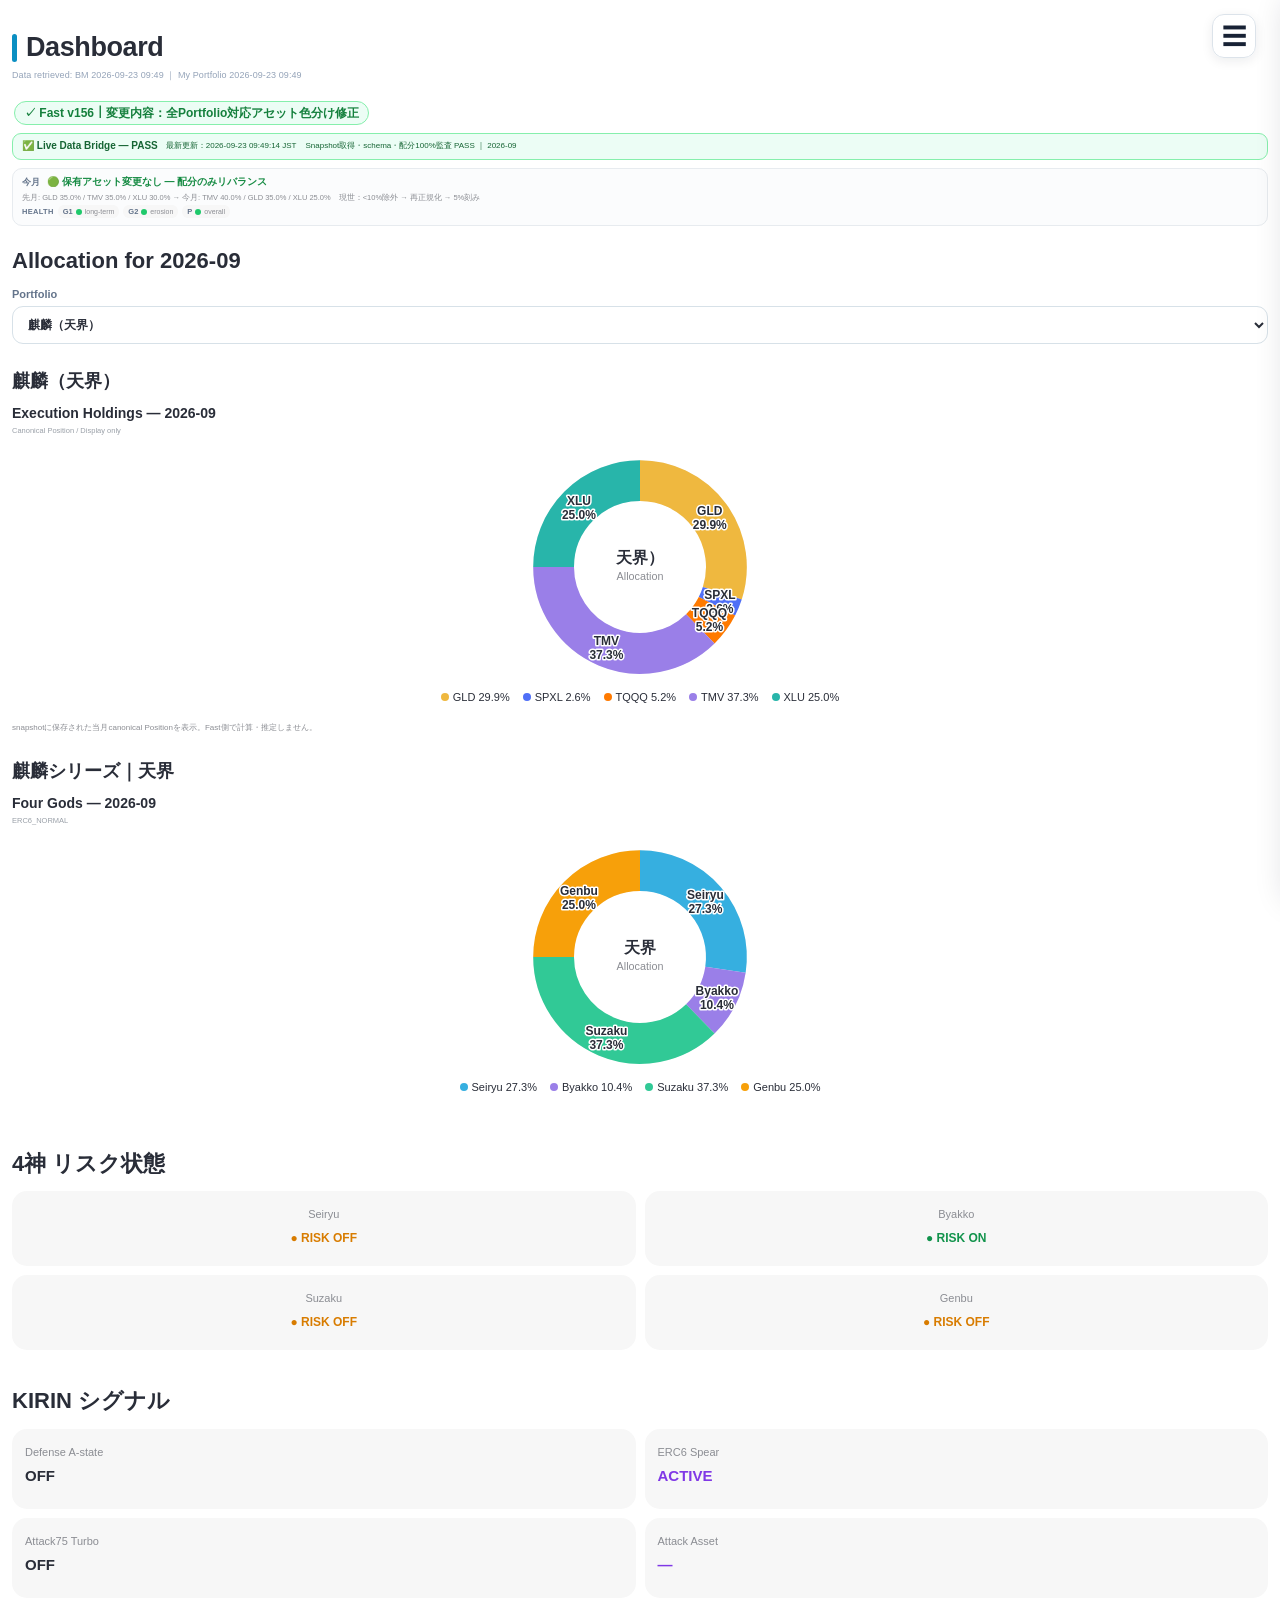
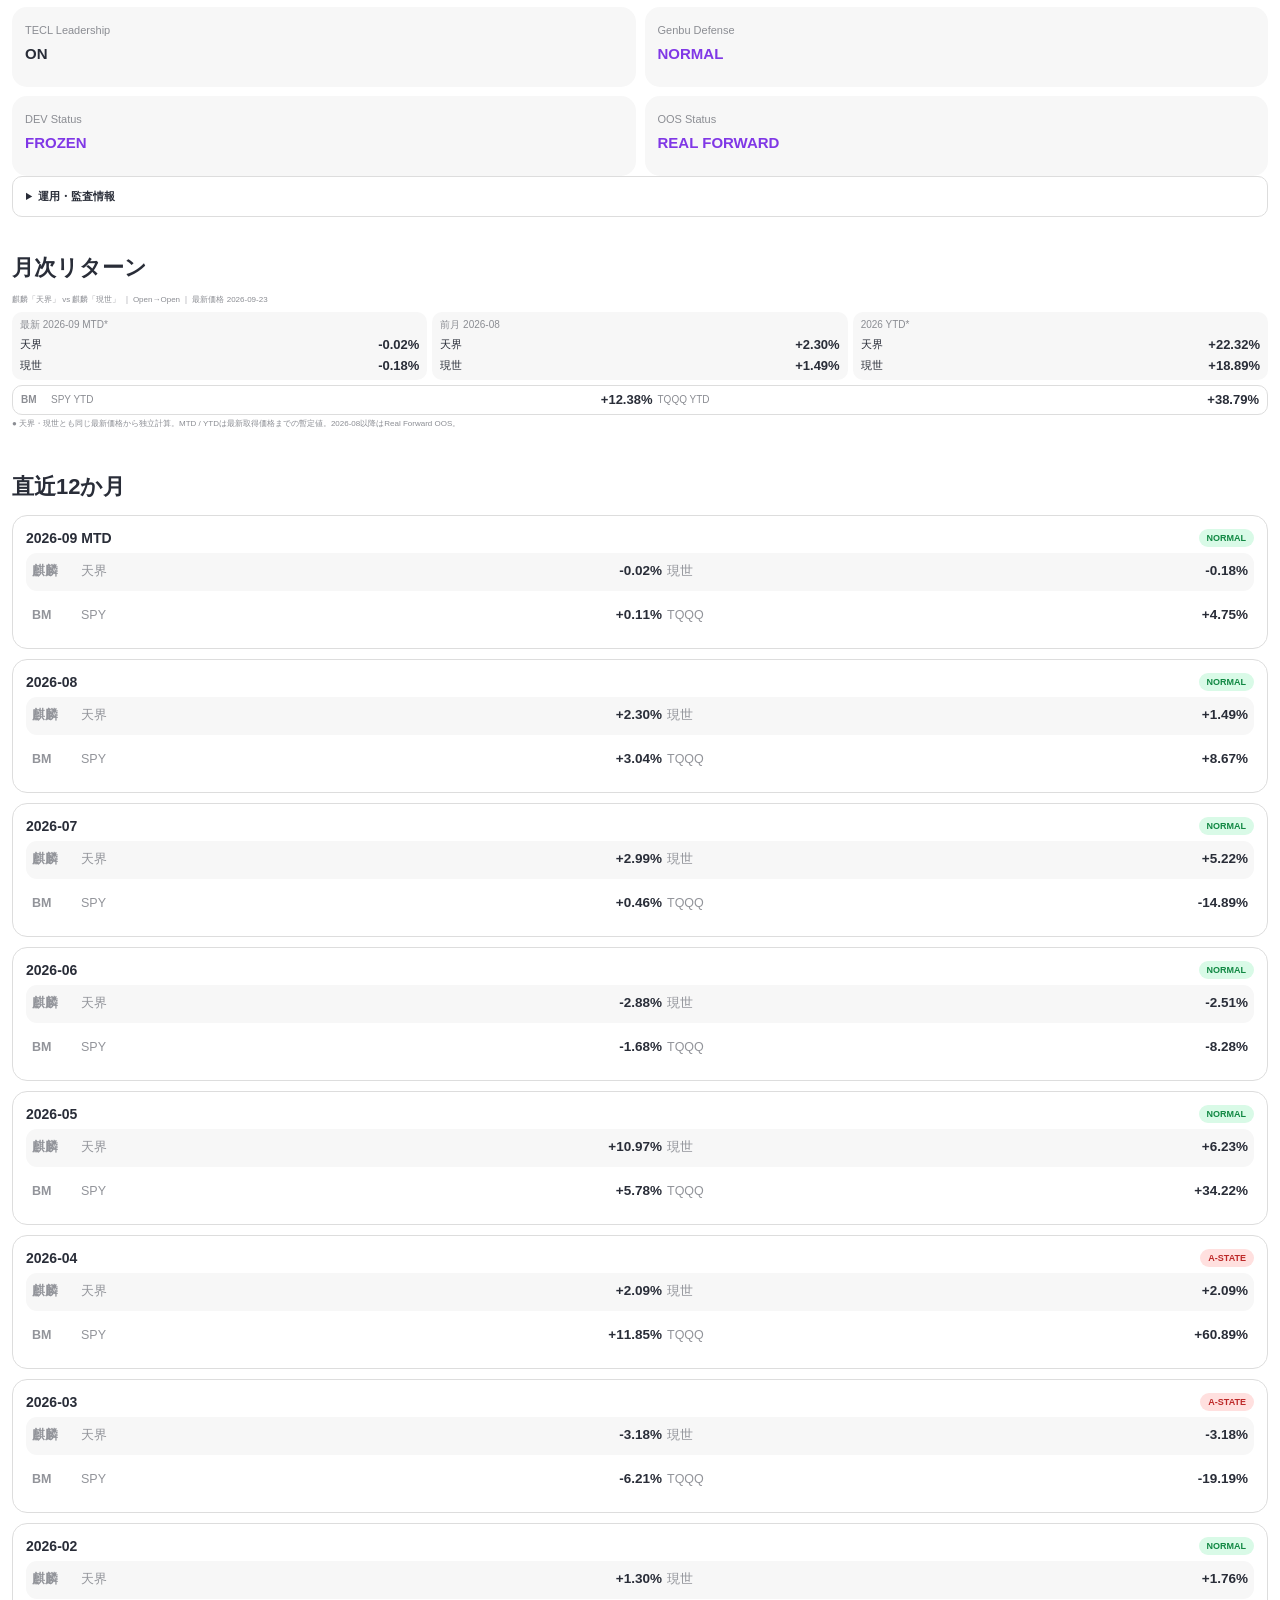
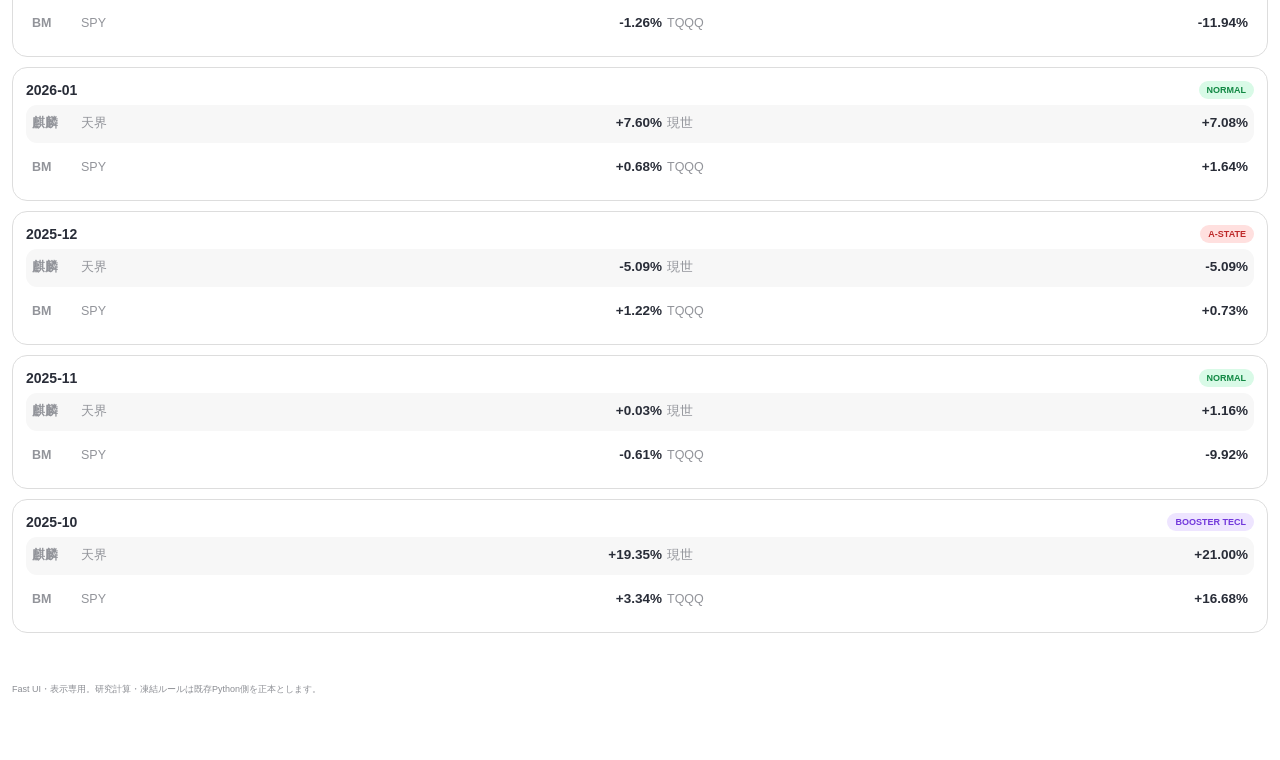
==== commit af5e5d66: "Add files via upload" ====
--- a/index.html
+++ b/index.html
@@ -13,7 +13,7 @@
 <meta name="apple-mobile-web-app-title" content="My4F Fast">
 <link rel="manifest" href="manifest.webmanifest?v=20260919-1">
 <link rel="apple-touch-icon" href="apple-touch-icon.png?v=20260919-1">
-<link rel="stylesheet" href="styles.css?v=20260923-v155">
+<link rel="stylesheet" href="styles.css?v=20260923-v156">
 </head>
 <body>
 <button id="fastMenuButton" class="fast-menu-button" type="button" aria-label="メニューを開く" aria-expanded="false">☰</button>
@@ -38,7 +38,7 @@
 <div class="page-scroll"><main>
 <header class="dashboard-header"><div class="header-line"><h1>Dashboard</h1></div><p id="dashboardDataTimes" class="dashboard-data-times">Data retrieved: BM — ｜ My Portfolio —</p></header>
 
-<div class="dashboard-only dashboard-top-status"><div id="fastBuildBadge" class="update-proof">✓ Fast v155｜変更内容：全Portfolio選択＋Selector配置修正</div>
+<div class="dashboard-only dashboard-top-status"><div id="fastBuildBadge" class="update-proof">✓ Fast v156｜変更内容：全Portfolio対応アセット色分け修正</div>
 <div id="syncPanel" class="sync-panel-compact"><div class="sync-title">⏳ Live Data Bridge — 確認中</div><div class="sync-meta"><span id="syncUpdated">最新更新：—</span><span id="syncDetail">Python正本との連携状態を確認しています</span></div></div></div>
 
 <section class="dash-status"><div class="dash-action-row"><span class="dash-action-label">今月</span><div id="action" class="action"></div></div><div class="dash-status-line"><span id="actionDetail" class="muted"></span><span class="dash-rule">現世：&lt;10%除外 → 再正規化 → 5%刻み</span></div><div class="dash-health"><span class="dash-health-title">Health</span><div id="health" class="health"></div></div></section>
@@ -188,7 +188,7 @@
 </section>
 <footer>Fast UI・表示専用。研究計算・凍結ルールは既存Python側を正本とします。</footer>
 </main></div>
-<script src="app.js?v=20260923-v155"></script>
+<script src="app.js?v=20260923-v156"></script>
 <script>
 (function(){
  const panel=document.getElementById('syncPanel'), updated=document.getElementById('syncUpdated'), detail=document.getElementById('syncDetail');
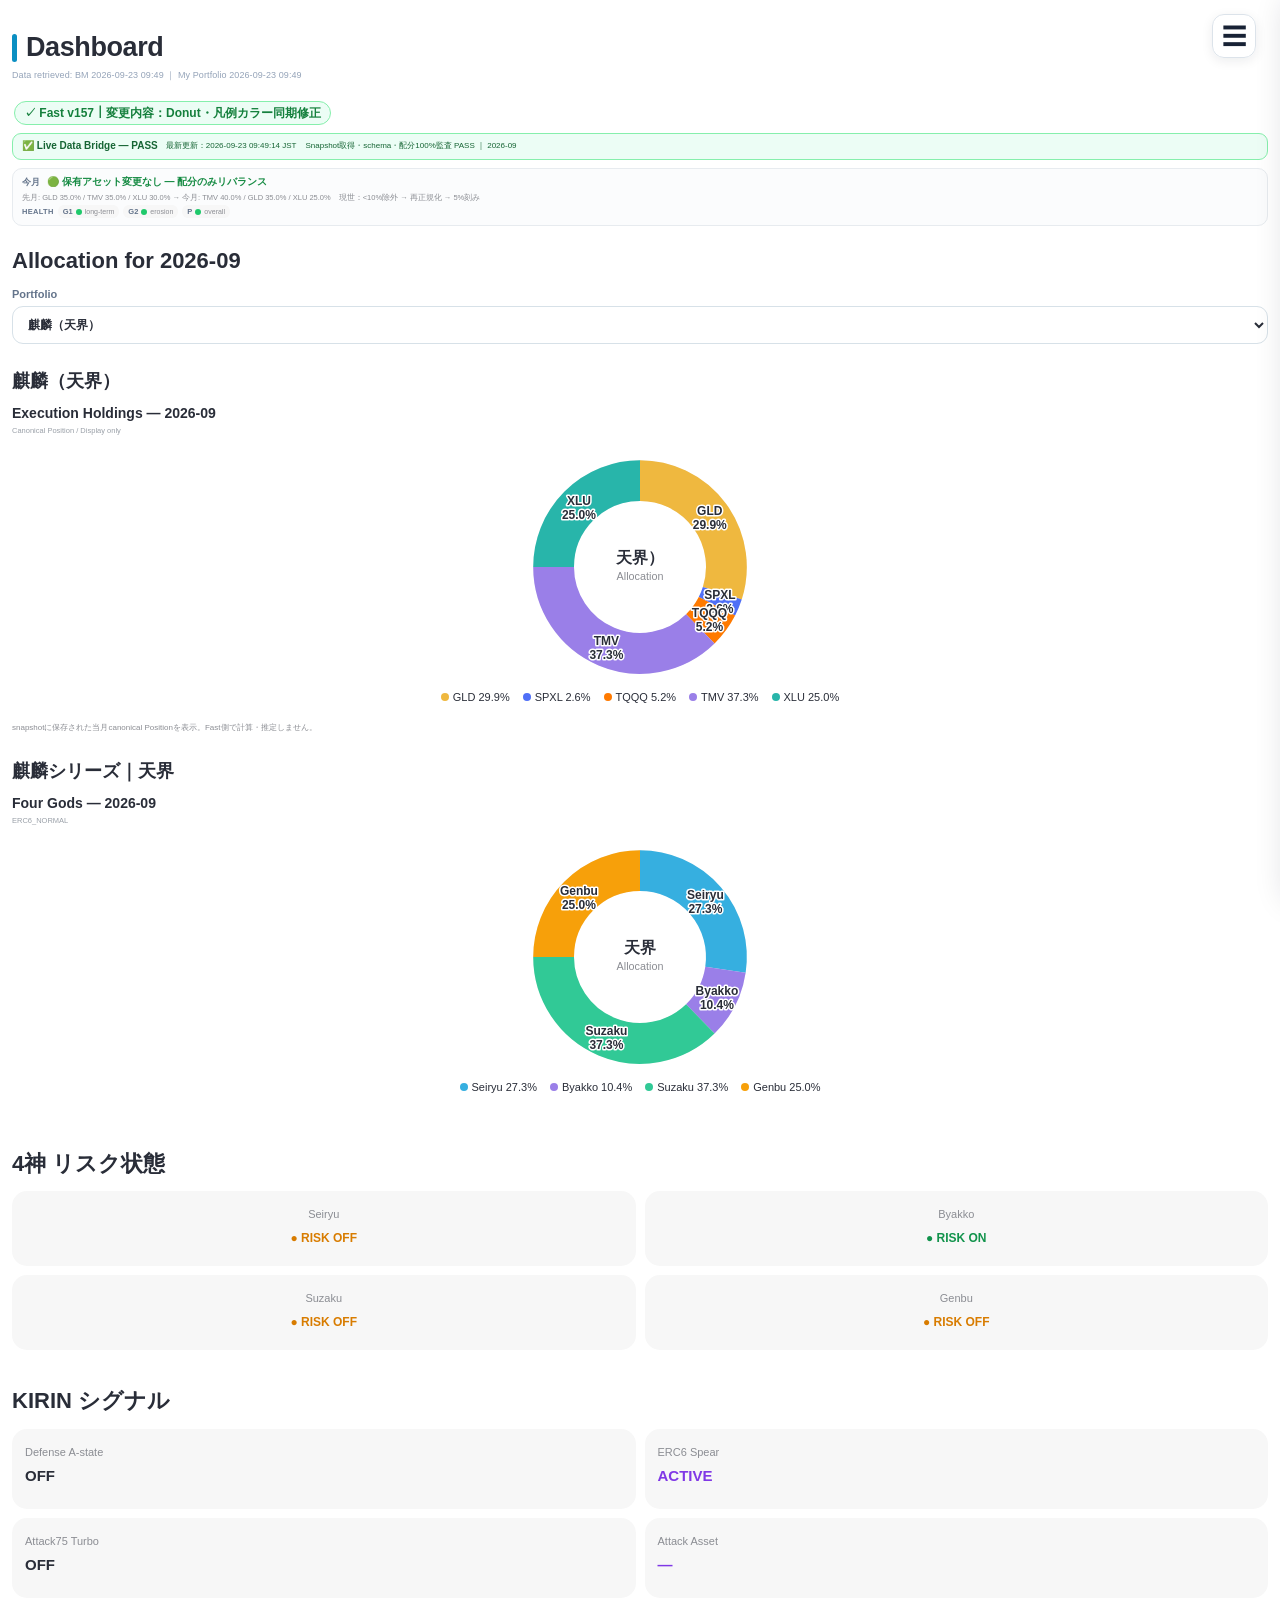
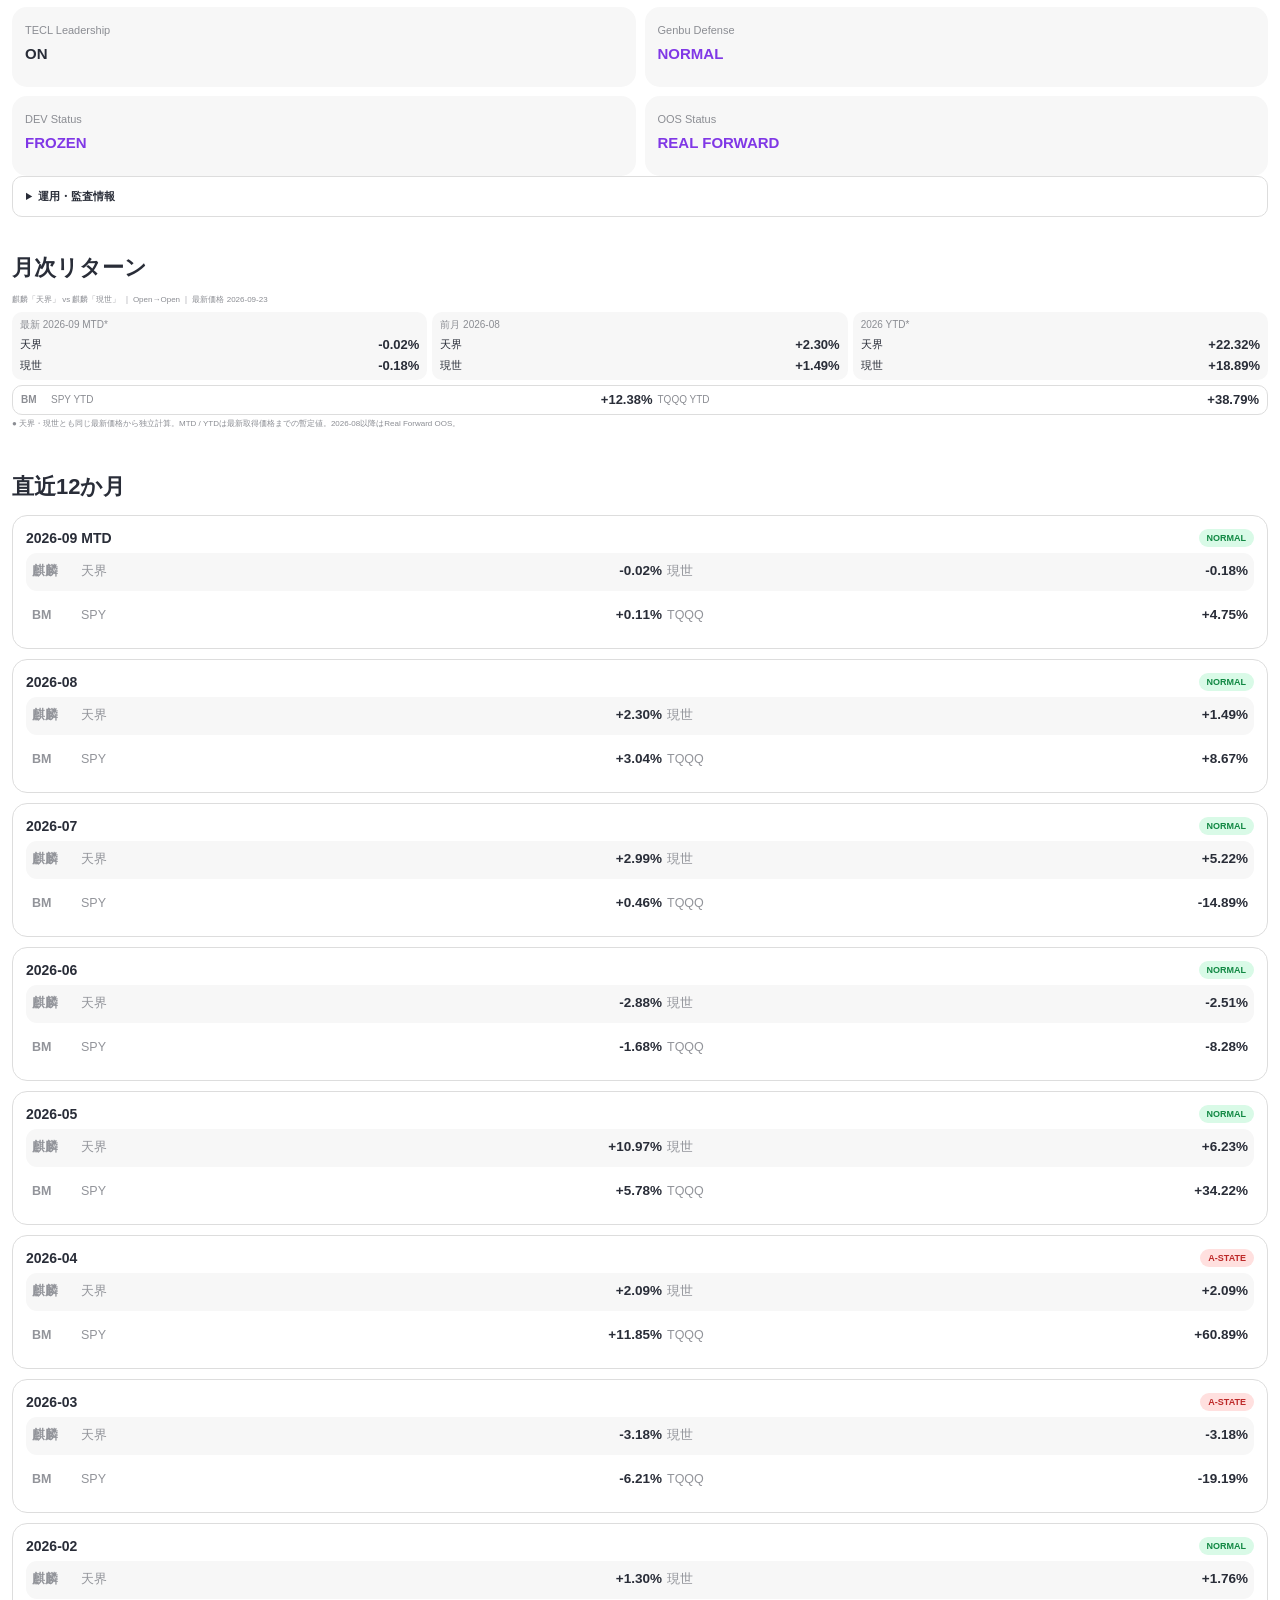
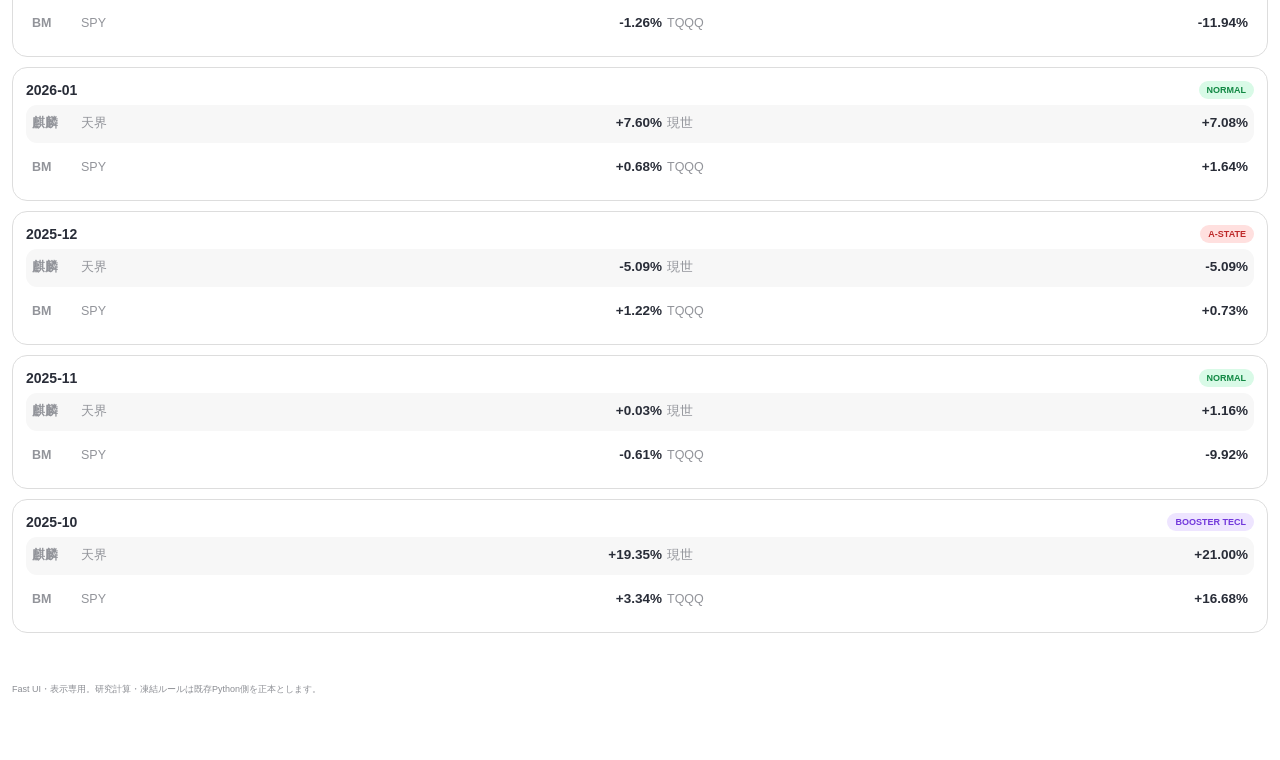
==== commit f409eaac: "Add files via upload" ====
--- a/index.html
+++ b/index.html
@@ -13,7 +13,7 @@
 <meta name="apple-mobile-web-app-title" content="My4F Fast">
 <link rel="manifest" href="manifest.webmanifest?v=20260919-1">
 <link rel="apple-touch-icon" href="apple-touch-icon.png?v=20260919-1">
-<link rel="stylesheet" href="styles.css?v=20260923-v156">
+<link rel="stylesheet" href="styles.css?v=20260923-v157">
 </head>
 <body>
 <button id="fastMenuButton" class="fast-menu-button" type="button" aria-label="メニューを開く" aria-expanded="false">☰</button>
@@ -38,7 +38,7 @@
 <div class="page-scroll"><main>
 <header class="dashboard-header"><div class="header-line"><h1>Dashboard</h1></div><p id="dashboardDataTimes" class="dashboard-data-times">Data retrieved: BM — ｜ My Portfolio —</p></header>
 
-<div class="dashboard-only dashboard-top-status"><div id="fastBuildBadge" class="update-proof">✓ Fast v156｜変更内容：全Portfolio対応アセット色分け修正</div>
+<div class="dashboard-only dashboard-top-status"><div id="fastBuildBadge" class="update-proof">✓ Fast v157｜変更内容：Donut・凡例カラー同期修正</div>
 <div id="syncPanel" class="sync-panel-compact"><div class="sync-title">⏳ Live Data Bridge — 確認中</div><div class="sync-meta"><span id="syncUpdated">最新更新：—</span><span id="syncDetail">Python正本との連携状態を確認しています</span></div></div></div>
 
 <section class="dash-status"><div class="dash-action-row"><span class="dash-action-label">今月</span><div id="action" class="action"></div></div><div class="dash-status-line"><span id="actionDetail" class="muted"></span><span class="dash-rule">現世：&lt;10%除外 → 再正規化 → 5%刻み</span></div><div class="dash-health"><span class="dash-health-title">Health</span><div id="health" class="health"></div></div></section>
@@ -188,7 +188,7 @@
 </section>
 <footer>Fast UI・表示専用。研究計算・凍結ルールは既存Python側を正本とします。</footer>
 </main></div>
-<script src="app.js?v=20260923-v156"></script>
+<script src="app.js?v=20260923-v157"></script>
 <script>
 (function(){
  const panel=document.getElementById('syncPanel'), updated=document.getElementById('syncUpdated'), detail=document.getElementById('syncDetail');
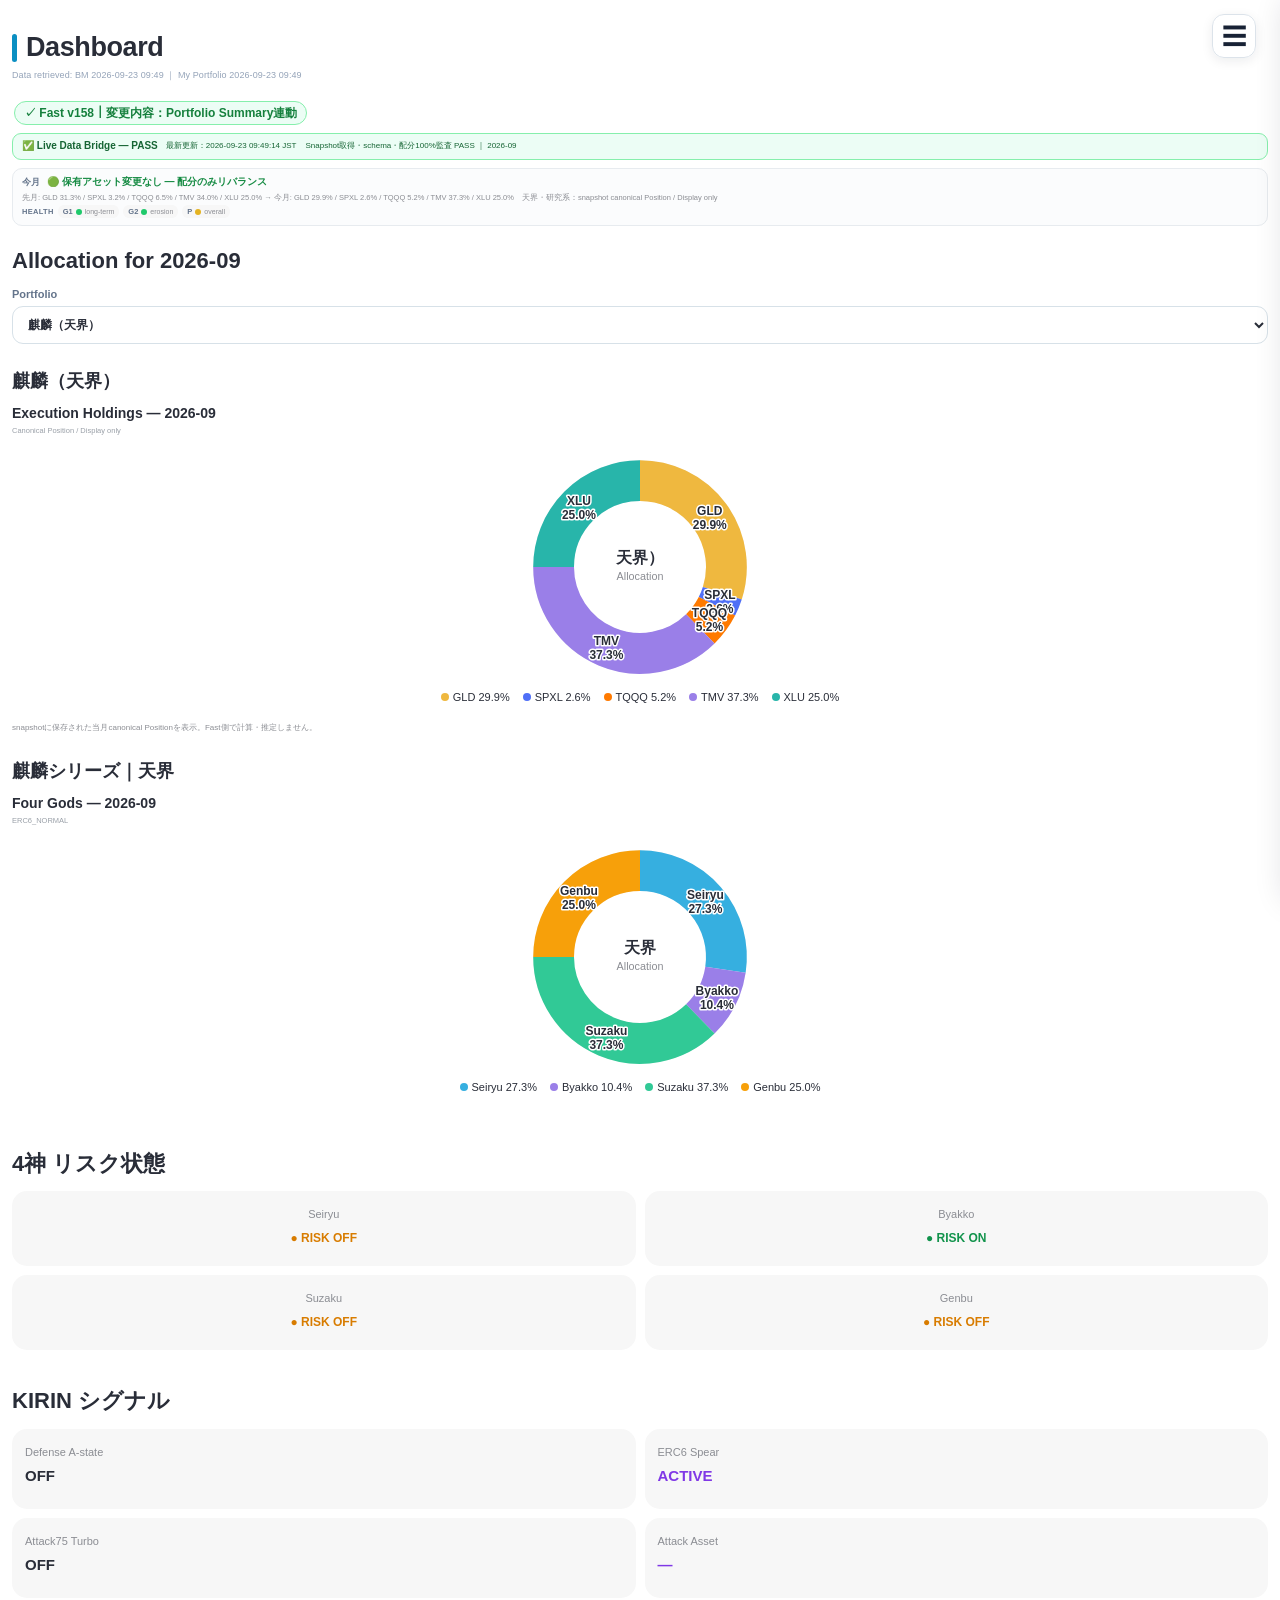
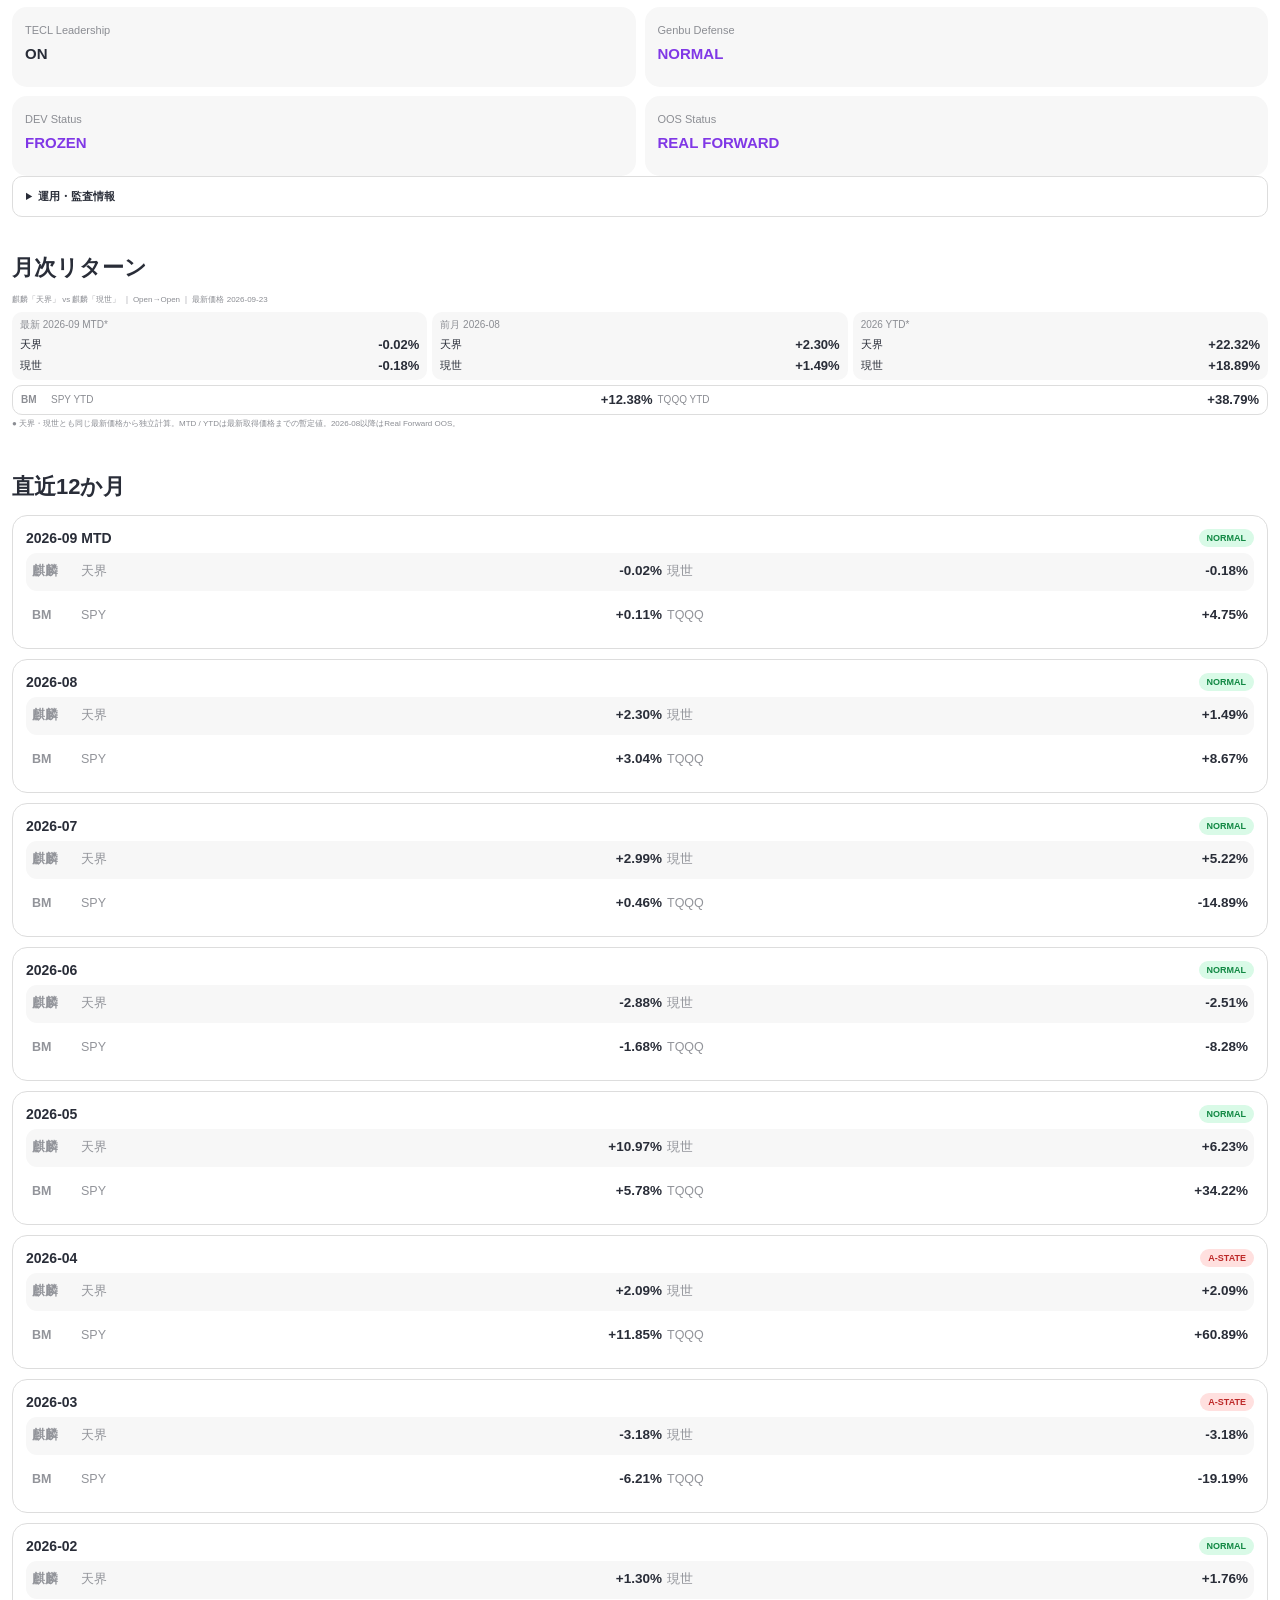
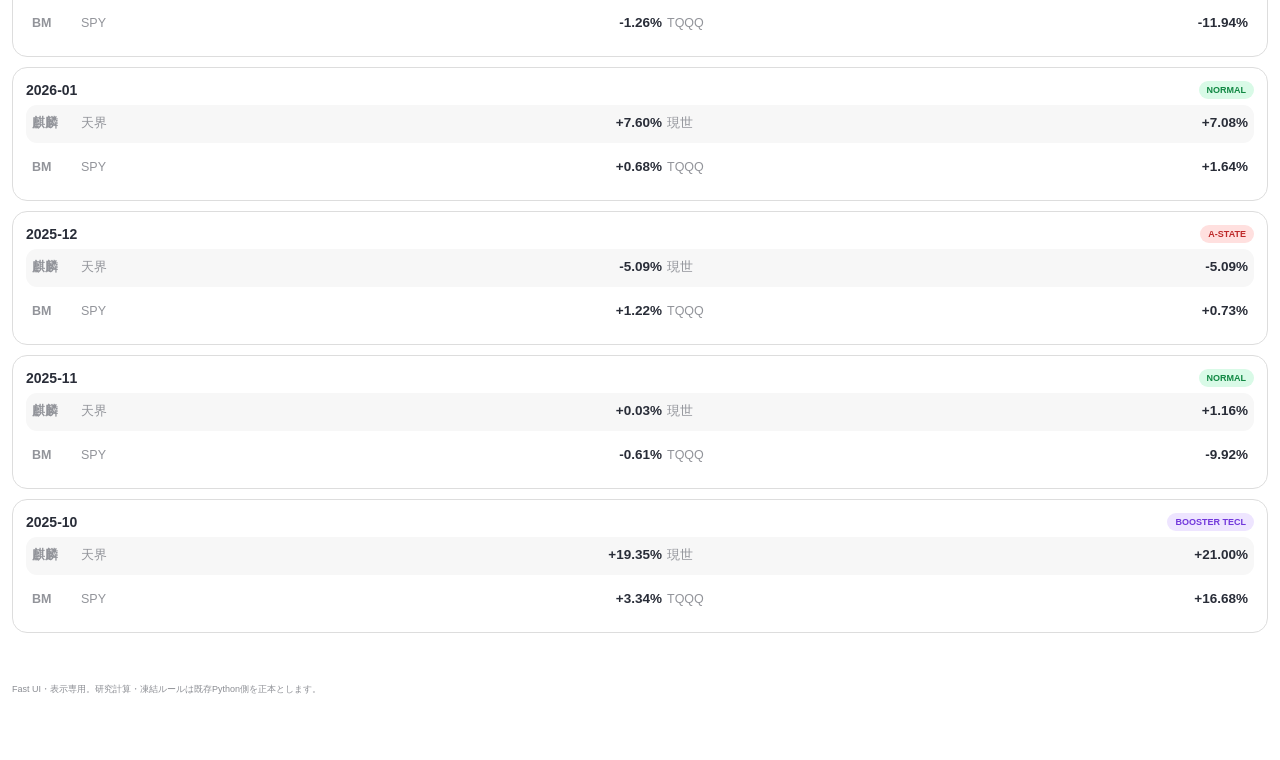
==== commit 3a373036: "Add files via upload" ====
--- a/index.html
+++ b/index.html
@@ -13,7 +13,7 @@
 <meta name="apple-mobile-web-app-title" content="My4F Fast">
 <link rel="manifest" href="manifest.webmanifest?v=20260919-1">
 <link rel="apple-touch-icon" href="apple-touch-icon.png?v=20260919-1">
-<link rel="stylesheet" href="styles.css?v=20260923-v157">
+<link rel="stylesheet" href="styles.css?v=20260923-v158">
 </head>
 <body>
 <button id="fastMenuButton" class="fast-menu-button" type="button" aria-label="メニューを開く" aria-expanded="false">☰</button>
@@ -38,7 +38,7 @@
 <div class="page-scroll"><main>
 <header class="dashboard-header"><div class="header-line"><h1>Dashboard</h1></div><p id="dashboardDataTimes" class="dashboard-data-times">Data retrieved: BM — ｜ My Portfolio —</p></header>
 
-<div class="dashboard-only dashboard-top-status"><div id="fastBuildBadge" class="update-proof">✓ Fast v157｜変更内容：Donut・凡例カラー同期修正</div>
+<div class="dashboard-only dashboard-top-status"><div id="fastBuildBadge" class="update-proof">✓ Fast v158｜変更内容：Portfolio Summary連動</div>
 <div id="syncPanel" class="sync-panel-compact"><div class="sync-title">⏳ Live Data Bridge — 確認中</div><div class="sync-meta"><span id="syncUpdated">最新更新：—</span><span id="syncDetail">Python正本との連携状態を確認しています</span></div></div></div>
 
 <section class="dash-status"><div class="dash-action-row"><span class="dash-action-label">今月</span><div id="action" class="action"></div></div><div class="dash-status-line"><span id="actionDetail" class="muted"></span><span class="dash-rule">現世：&lt;10%除外 → 再正規化 → 5%刻み</span></div><div class="dash-health"><span class="dash-health-title">Health</span><div id="health" class="health"></div></div></section>
@@ -188,7 +188,7 @@
 </section>
 <footer>Fast UI・表示専用。研究計算・凍結ルールは既存Python側を正本とします。</footer>
 </main></div>
-<script src="app.js?v=20260923-v157"></script>
+<script src="app.js?v=20260923-v158"></script>
 <script>
 (function(){
  const panel=document.getElementById('syncPanel'), updated=document.getElementById('syncUpdated'), detail=document.getElementById('syncDetail');
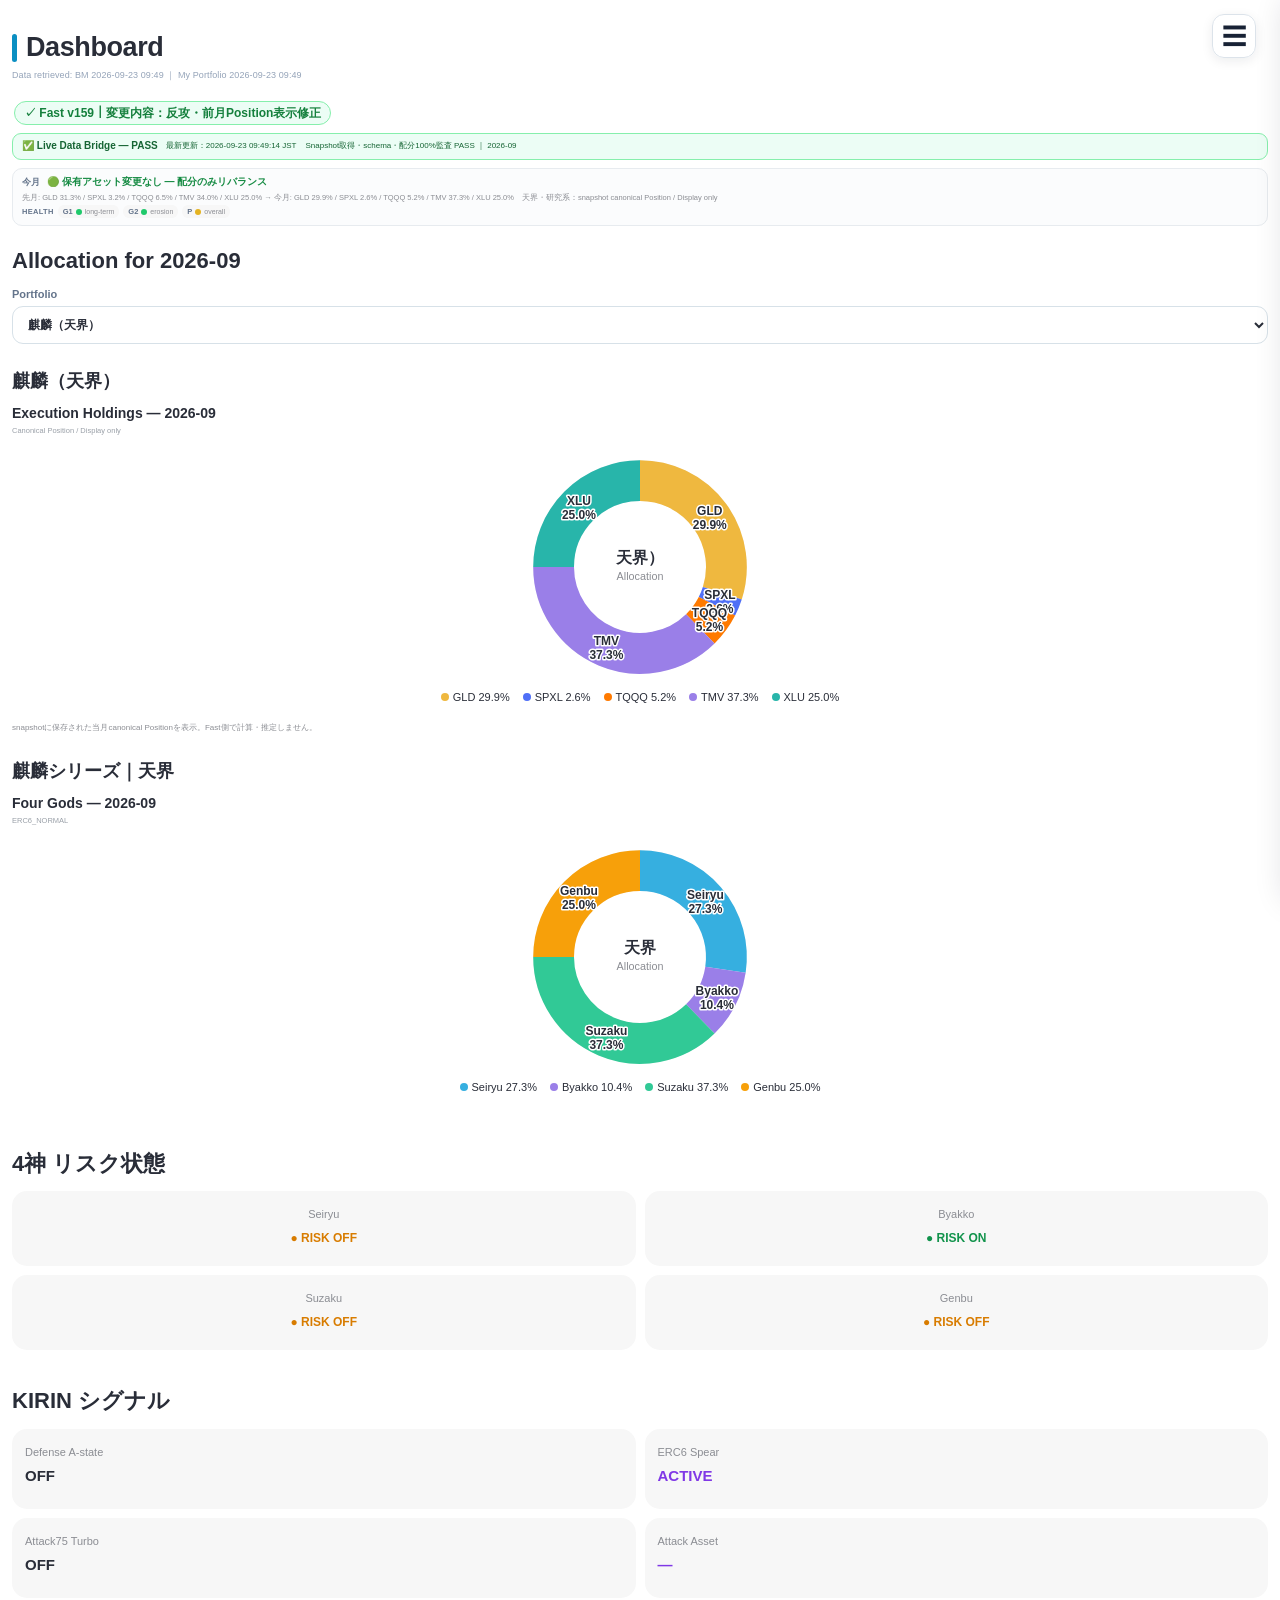
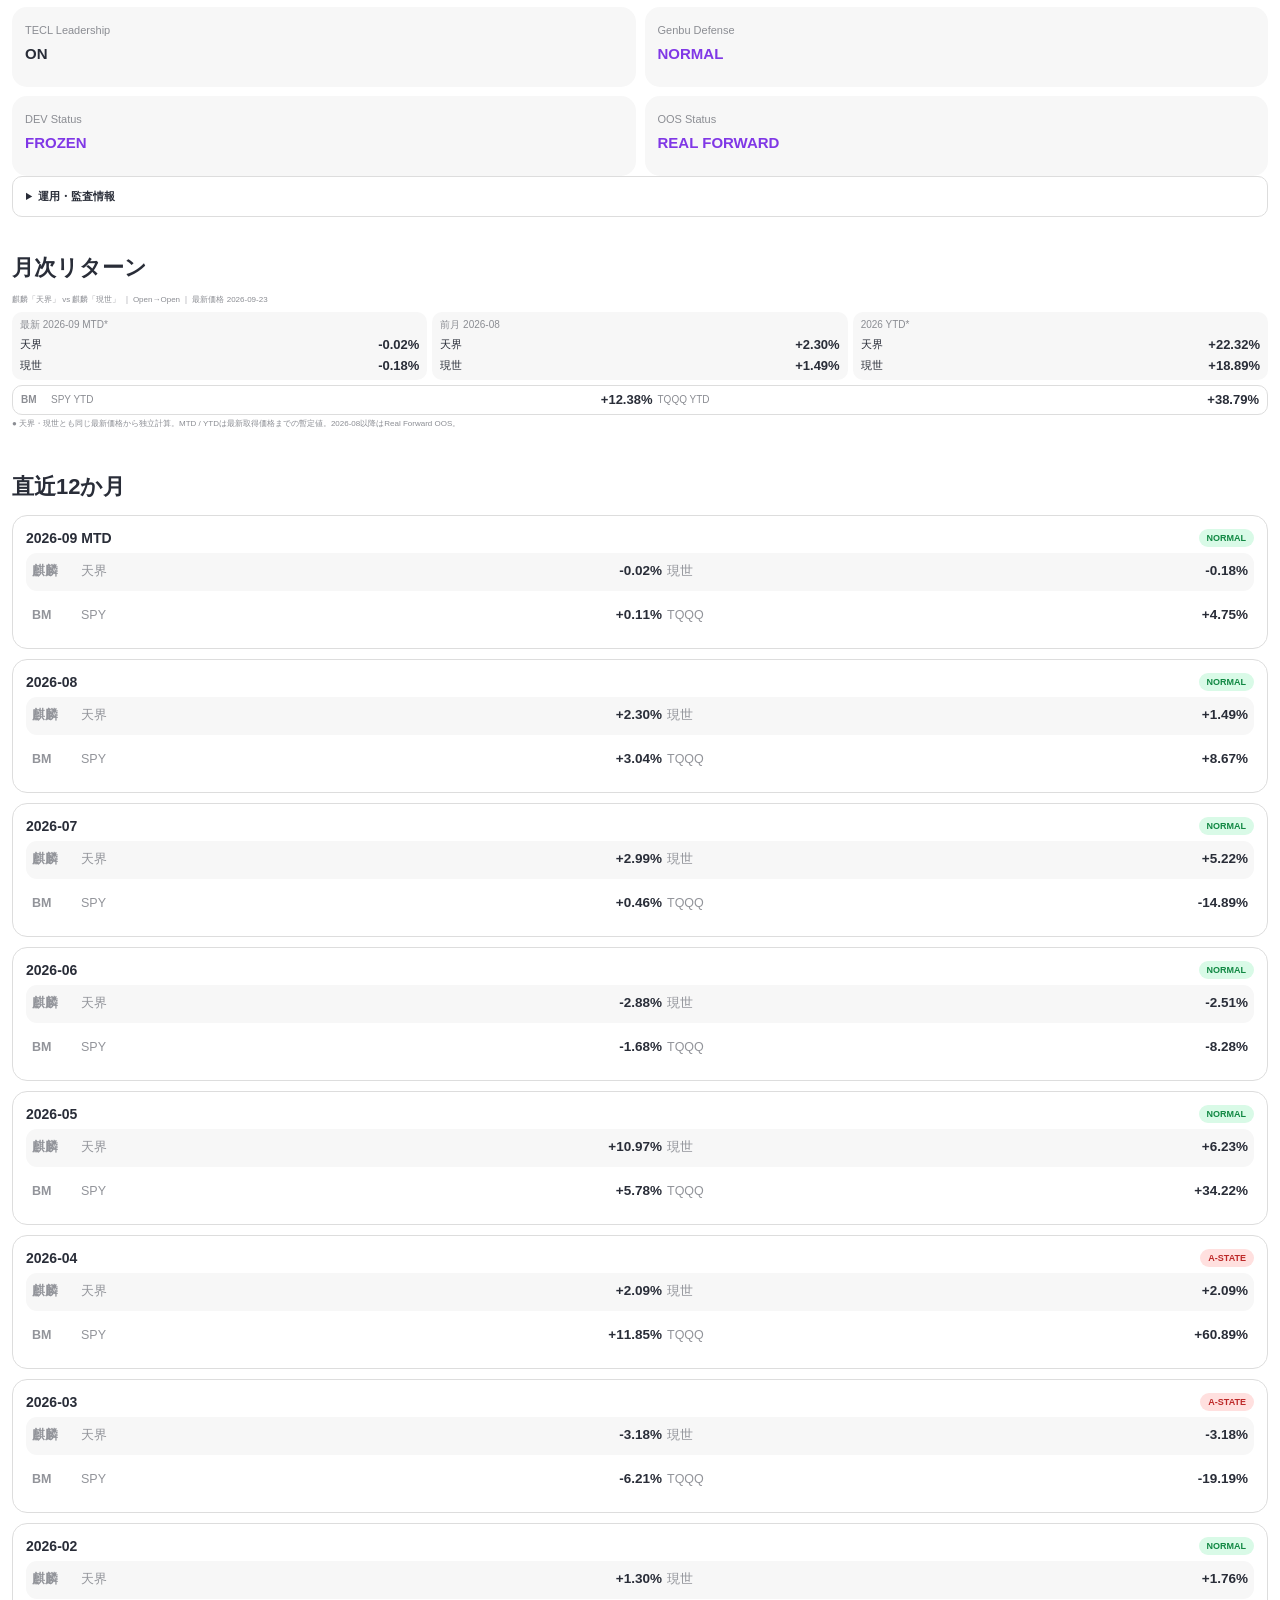
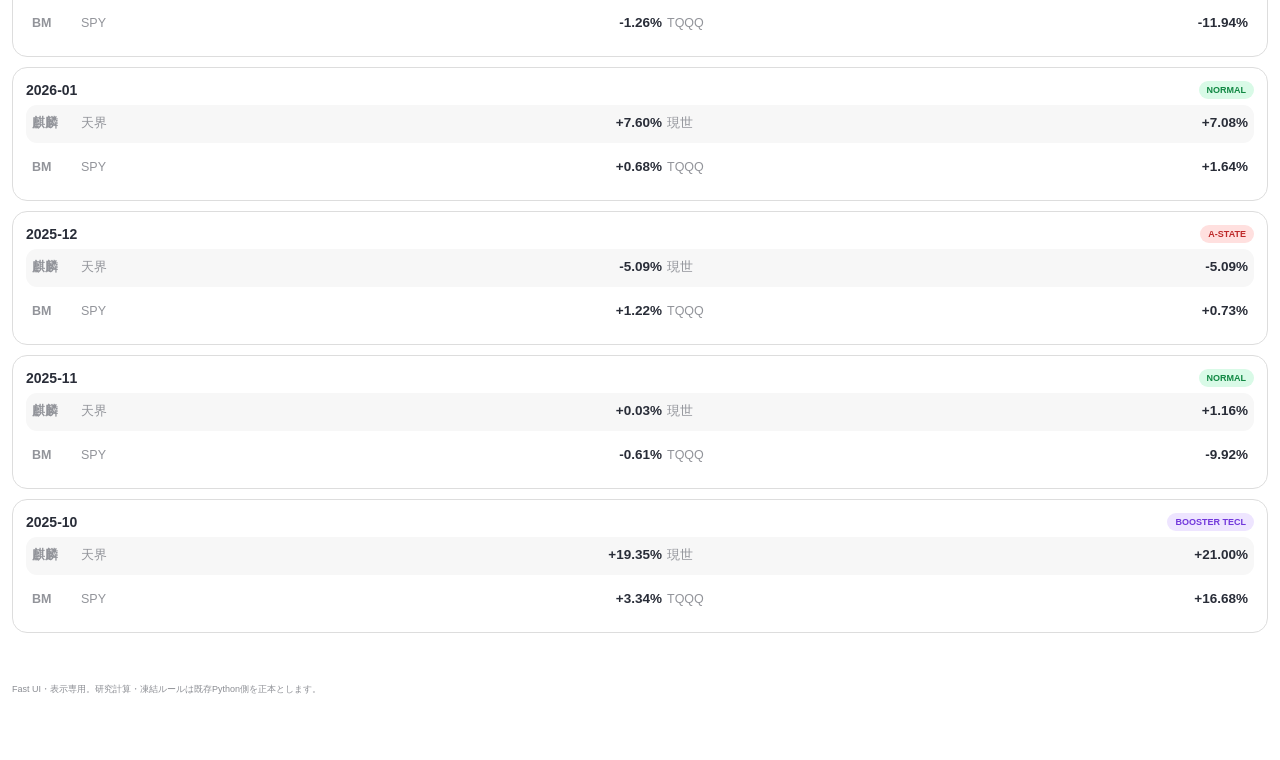
==== commit 01b32994: "Add files via upload" ====
--- a/index.html
+++ b/index.html
@@ -13,7 +13,7 @@
 <meta name="apple-mobile-web-app-title" content="My4F Fast">
 <link rel="manifest" href="manifest.webmanifest?v=20260919-1">
 <link rel="apple-touch-icon" href="apple-touch-icon.png?v=20260919-1">
-<link rel="stylesheet" href="styles.css?v=20260923-v158">
+<link rel="stylesheet" href="styles.css?v=20260923-v159">
 </head>
 <body>
 <button id="fastMenuButton" class="fast-menu-button" type="button" aria-label="メニューを開く" aria-expanded="false">☰</button>
@@ -38,7 +38,7 @@
 <div class="page-scroll"><main>
 <header class="dashboard-header"><div class="header-line"><h1>Dashboard</h1></div><p id="dashboardDataTimes" class="dashboard-data-times">Data retrieved: BM — ｜ My Portfolio —</p></header>
 
-<div class="dashboard-only dashboard-top-status"><div id="fastBuildBadge" class="update-proof">✓ Fast v158｜変更内容：Portfolio Summary連動</div>
+<div class="dashboard-only dashboard-top-status"><div id="fastBuildBadge" class="update-proof">✓ Fast v159｜変更内容：反攻・前月Position表示修正</div>
 <div id="syncPanel" class="sync-panel-compact"><div class="sync-title">⏳ Live Data Bridge — 確認中</div><div class="sync-meta"><span id="syncUpdated">最新更新：—</span><span id="syncDetail">Python正本との連携状態を確認しています</span></div></div></div>
 
 <section class="dash-status"><div class="dash-action-row"><span class="dash-action-label">今月</span><div id="action" class="action"></div></div><div class="dash-status-line"><span id="actionDetail" class="muted"></span><span class="dash-rule">現世：&lt;10%除外 → 再正規化 → 5%刻み</span></div><div class="dash-health"><span class="dash-health-title">Health</span><div id="health" class="health"></div></div></section>
@@ -188,7 +188,7 @@
 </section>
 <footer>Fast UI・表示専用。研究計算・凍結ルールは既存Python側を正本とします。</footer>
 </main></div>
-<script src="app.js?v=20260923-v158"></script>
+<script src="app.js?v=20260923-v159"></script>
 <script>
 (function(){
  const panel=document.getElementById('syncPanel'), updated=document.getElementById('syncUpdated'), detail=document.getElementById('syncDetail');
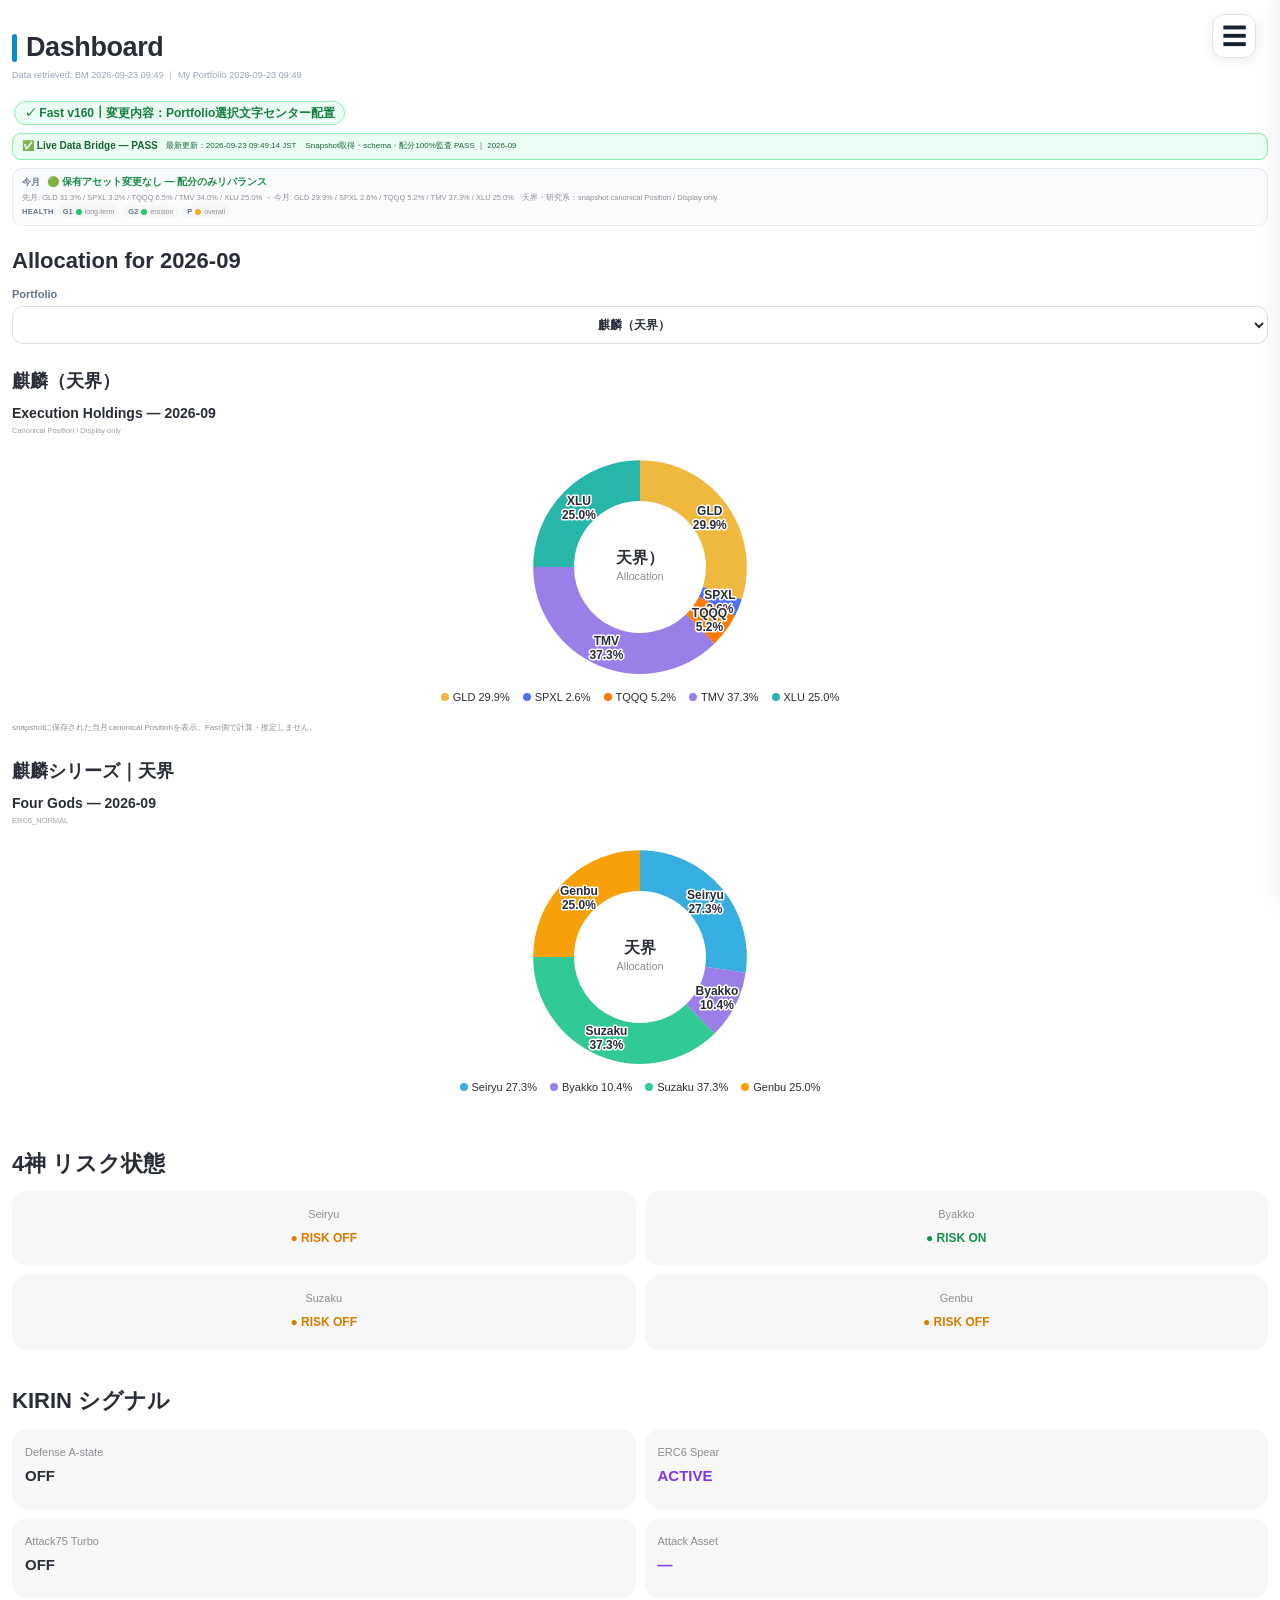
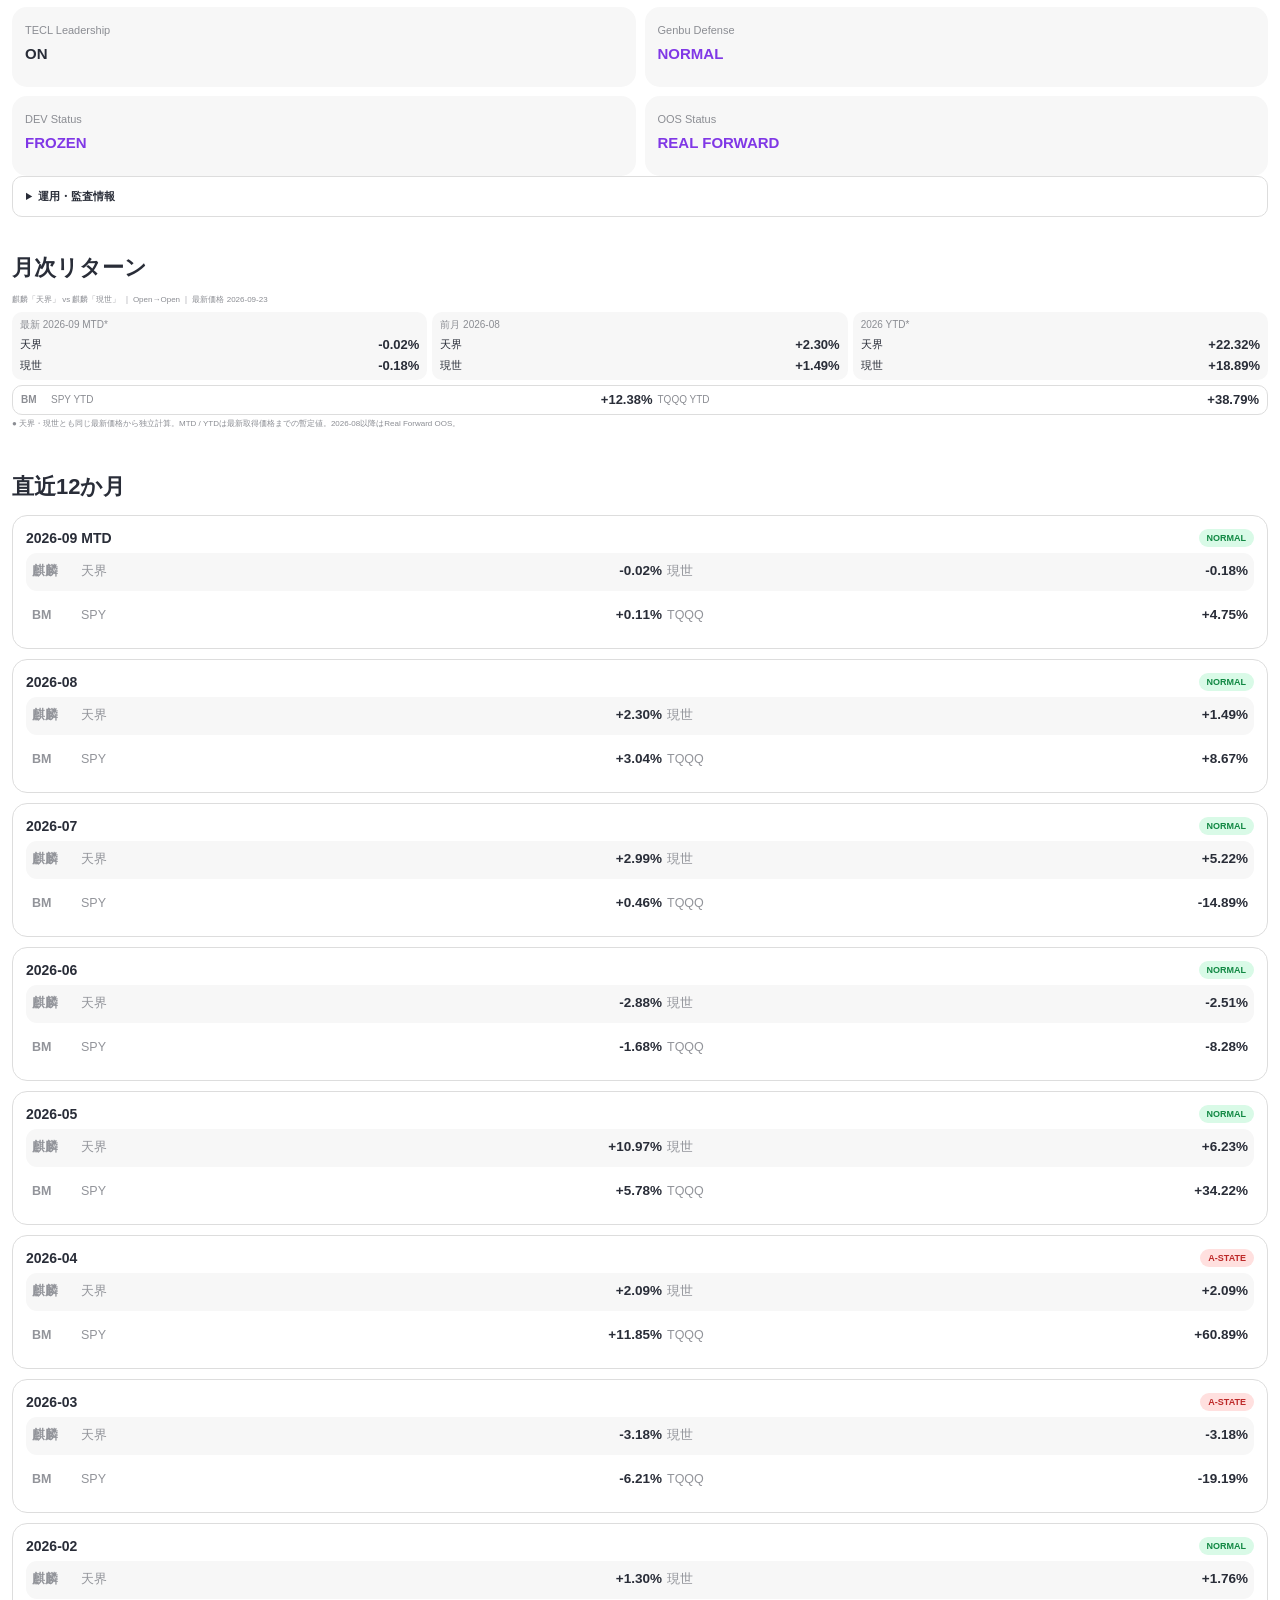
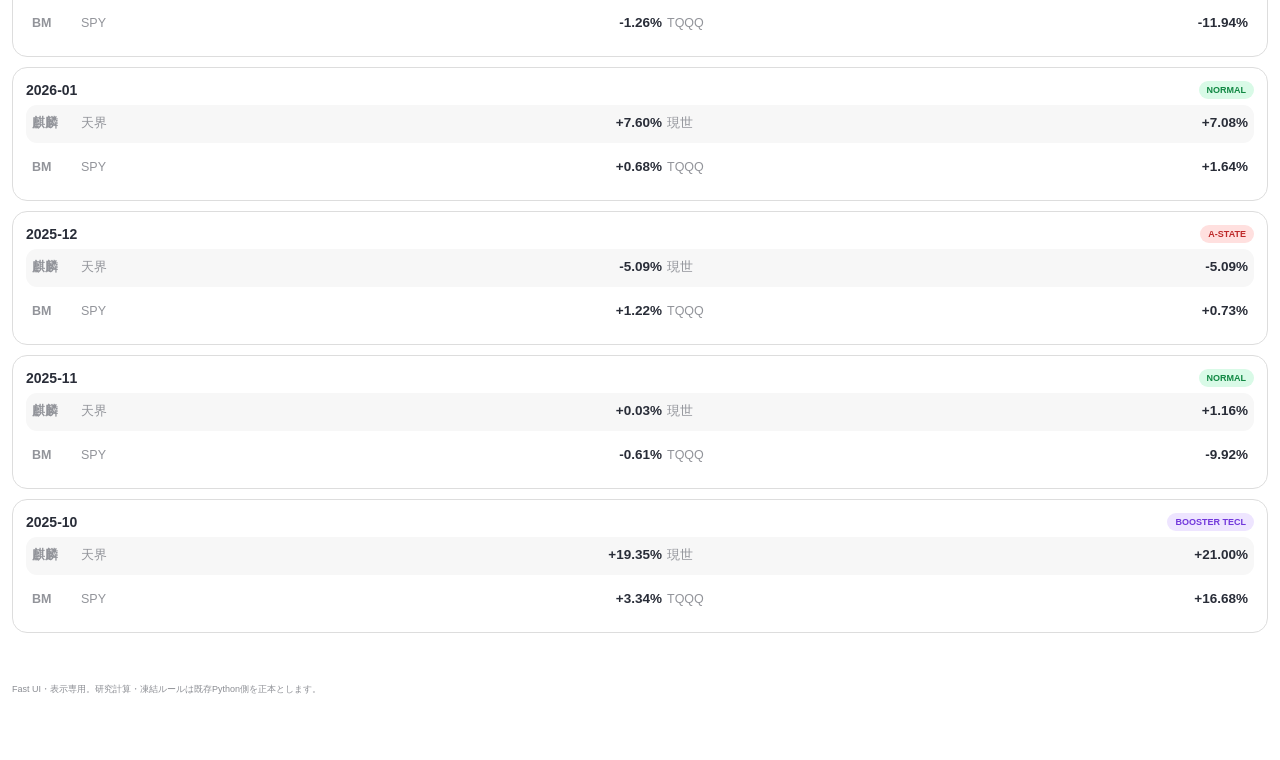
==== commit d67b901a: "Add files via upload" ====
--- a/index.html
+++ b/index.html
@@ -13,7 +13,7 @@
 <meta name="apple-mobile-web-app-title" content="My4F Fast">
 <link rel="manifest" href="manifest.webmanifest?v=20260919-1">
 <link rel="apple-touch-icon" href="apple-touch-icon.png?v=20260919-1">
-<link rel="stylesheet" href="styles.css?v=20260923-v159">
+<link rel="stylesheet" href="styles.css?v=20260923-v160">
 </head>
 <body>
 <button id="fastMenuButton" class="fast-menu-button" type="button" aria-label="メニューを開く" aria-expanded="false">☰</button>
@@ -38,7 +38,7 @@
 <div class="page-scroll"><main>
 <header class="dashboard-header"><div class="header-line"><h1>Dashboard</h1></div><p id="dashboardDataTimes" class="dashboard-data-times">Data retrieved: BM — ｜ My Portfolio —</p></header>
 
-<div class="dashboard-only dashboard-top-status"><div id="fastBuildBadge" class="update-proof">✓ Fast v159｜変更内容：反攻・前月Position表示修正</div>
+<div class="dashboard-only dashboard-top-status"><div id="fastBuildBadge" class="update-proof">✓ Fast v160｜変更内容：Portfolio選択文字センター配置</div>
 <div id="syncPanel" class="sync-panel-compact"><div class="sync-title">⏳ Live Data Bridge — 確認中</div><div class="sync-meta"><span id="syncUpdated">最新更新：—</span><span id="syncDetail">Python正本との連携状態を確認しています</span></div></div></div>
 
 <section class="dash-status"><div class="dash-action-row"><span class="dash-action-label">今月</span><div id="action" class="action"></div></div><div class="dash-status-line"><span id="actionDetail" class="muted"></span><span class="dash-rule">現世：&lt;10%除外 → 再正規化 → 5%刻み</span></div><div class="dash-health"><span class="dash-health-title">Health</span><div id="health" class="health"></div></div></section>
@@ -188,7 +188,7 @@
 </section>
 <footer>Fast UI・表示専用。研究計算・凍結ルールは既存Python側を正本とします。</footer>
 </main></div>
-<script src="app.js?v=20260923-v159"></script>
+<script src="app.js?v=20260923-v160"></script>
 <script>
 (function(){
  const panel=document.getElementById('syncPanel'), updated=document.getElementById('syncUpdated'), detail=document.getElementById('syncDetail');
--- a/styles.css
+++ b/styles.css
@@ -3689,3 +3689,18 @@
 .dash-portfolio-selector label{display:block!important;width:100%!important;font-size:11px!important;font-weight:800!important;color:#64748b!important;white-space:normal!important}
 .dash-portfolio-selector select{display:block!important;width:100%!important;max-width:100%!important;min-width:0!important;margin:0!important;padding:10px 36px 10px 11px!important;border:1px solid #d7e1e8!important;border-radius:11px!important;background-color:#fff!important;color:#292d38!important;font:600 12px/1.3 -apple-system,BlinkMacSystemFont,"Segoe UI","Noto Sans JP",sans-serif!important}
 @media(max-width:700px){.dash-portfolio-selector{gap:5px!important;margin:2px 0 11px!important}.dash-portfolio-selector label{font-size:10px!important}.dash-portfolio-selector select{font-size:11px!important;padding:10px 34px 10px 10px!important}}
+
+
+/* v160 — Dashboard Portfolio selector: center selected text only; keep native dropdown arrow. */
+.dash-portfolio-selector select{
+  text-align:center!important;
+  text-align-last:center!important;
+  padding-left:36px!important;
+  padding-right:36px!important;
+}
+.dash-portfolio-selector select option{
+  text-align:center;
+}
+@media(max-width:700px){
+  .dash-portfolio-selector select{padding-left:34px!important;padding-right:34px!important;}
+}
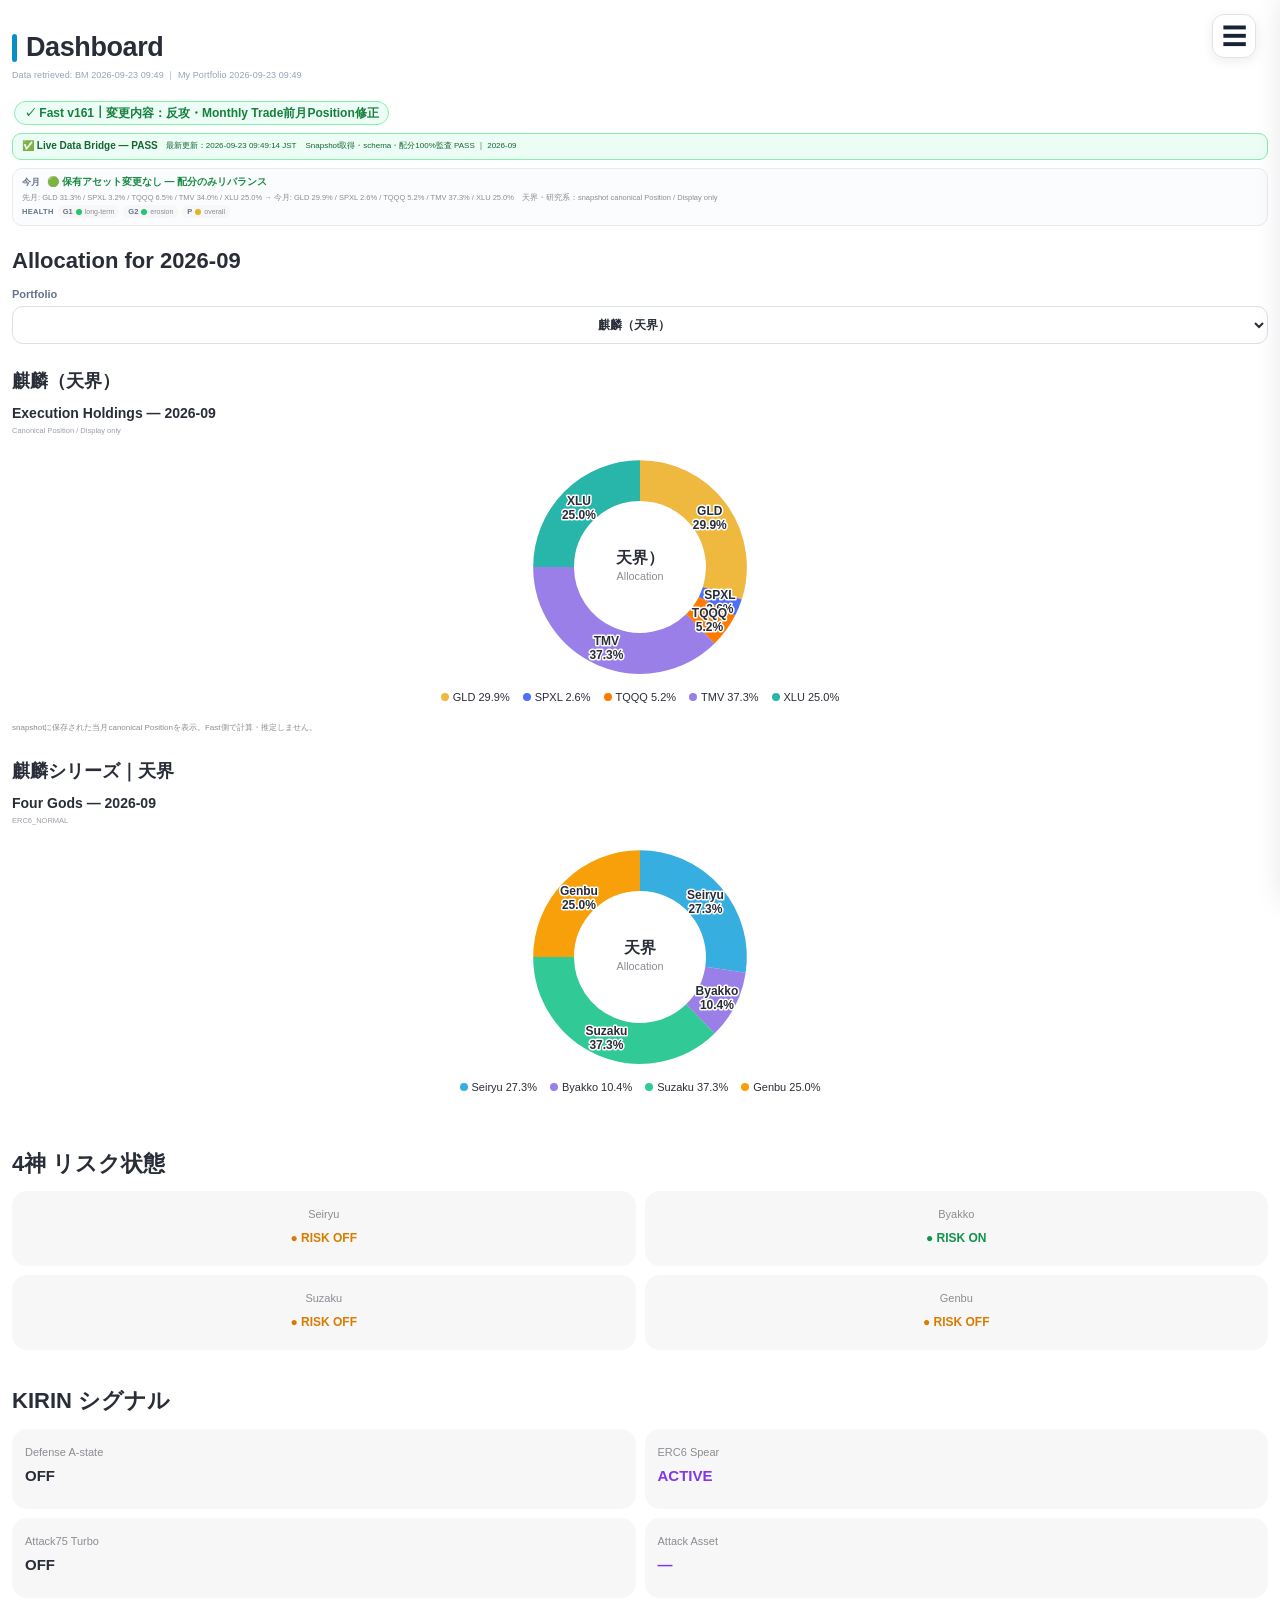
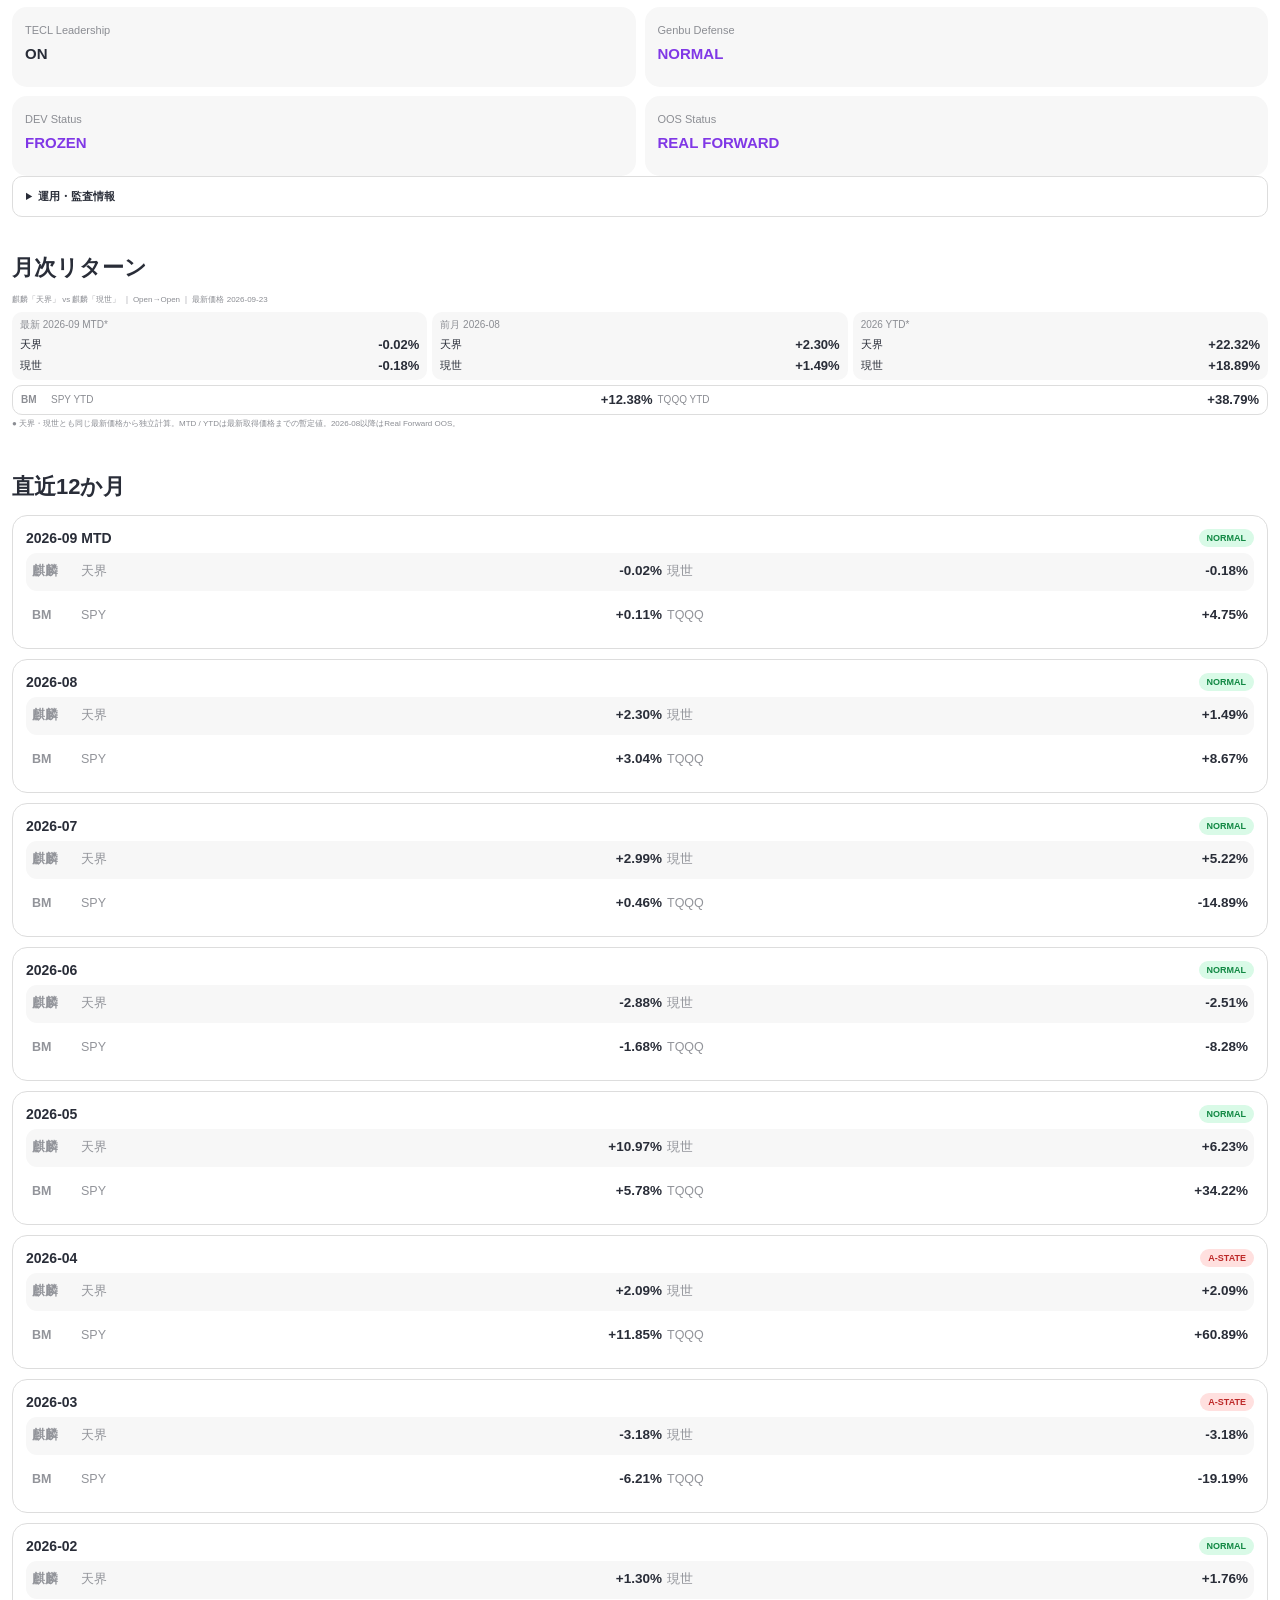
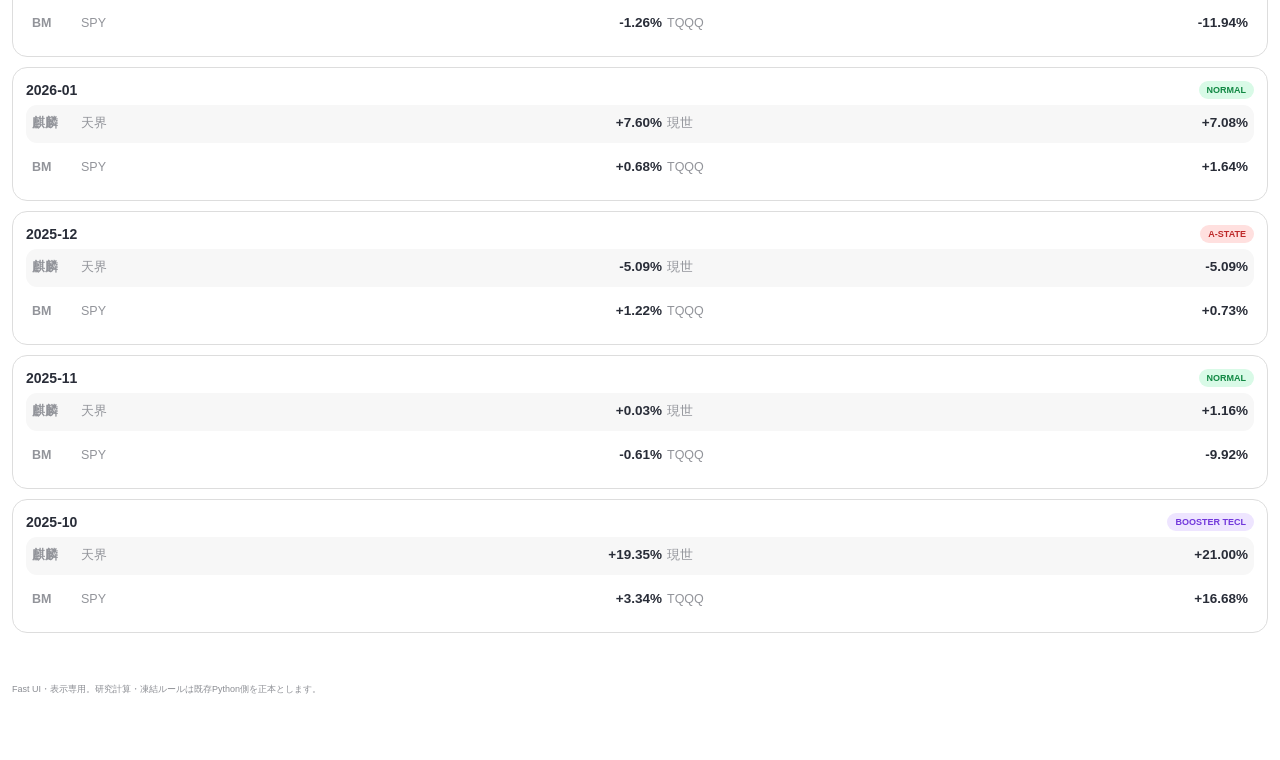
==== commit 5552873c: "Add files via upload" ====
--- a/index.html
+++ b/index.html
@@ -13,7 +13,7 @@
 <meta name="apple-mobile-web-app-title" content="My4F Fast">
 <link rel="manifest" href="manifest.webmanifest?v=20260919-1">
 <link rel="apple-touch-icon" href="apple-touch-icon.png?v=20260919-1">
-<link rel="stylesheet" href="styles.css?v=20260923-v160">
+<link rel="stylesheet" href="styles.css?v=20260923-v161">
 </head>
 <body>
 <button id="fastMenuButton" class="fast-menu-button" type="button" aria-label="メニューを開く" aria-expanded="false">☰</button>
@@ -38,7 +38,7 @@
 <div class="page-scroll"><main>
 <header class="dashboard-header"><div class="header-line"><h1>Dashboard</h1></div><p id="dashboardDataTimes" class="dashboard-data-times">Data retrieved: BM — ｜ My Portfolio —</p></header>
 
-<div class="dashboard-only dashboard-top-status"><div id="fastBuildBadge" class="update-proof">✓ Fast v160｜変更内容：Portfolio選択文字センター配置</div>
+<div class="dashboard-only dashboard-top-status"><div id="fastBuildBadge" class="update-proof">✓ Fast v161｜変更内容：反攻・Monthly Trade前月Position修正</div>
 <div id="syncPanel" class="sync-panel-compact"><div class="sync-title">⏳ Live Data Bridge — 確認中</div><div class="sync-meta"><span id="syncUpdated">最新更新：—</span><span id="syncDetail">Python正本との連携状態を確認しています</span></div></div></div>
 
 <section class="dash-status"><div class="dash-action-row"><span class="dash-action-label">今月</span><div id="action" class="action"></div></div><div class="dash-status-line"><span id="actionDetail" class="muted"></span><span class="dash-rule">現世：&lt;10%除外 → 再正規化 → 5%刻み</span></div><div class="dash-health"><span class="dash-health-title">Health</span><div id="health" class="health"></div></div></section>
@@ -188,7 +188,7 @@
 </section>
 <footer>Fast UI・表示専用。研究計算・凍結ルールは既存Python側を正本とします。</footer>
 </main></div>
-<script src="app.js?v=20260923-v160"></script>
+<script src="app.js?v=20260923-v161"></script>
 <script>
 (function(){
  const panel=document.getElementById('syncPanel'), updated=document.getElementById('syncUpdated'), detail=document.getElementById('syncDetail');
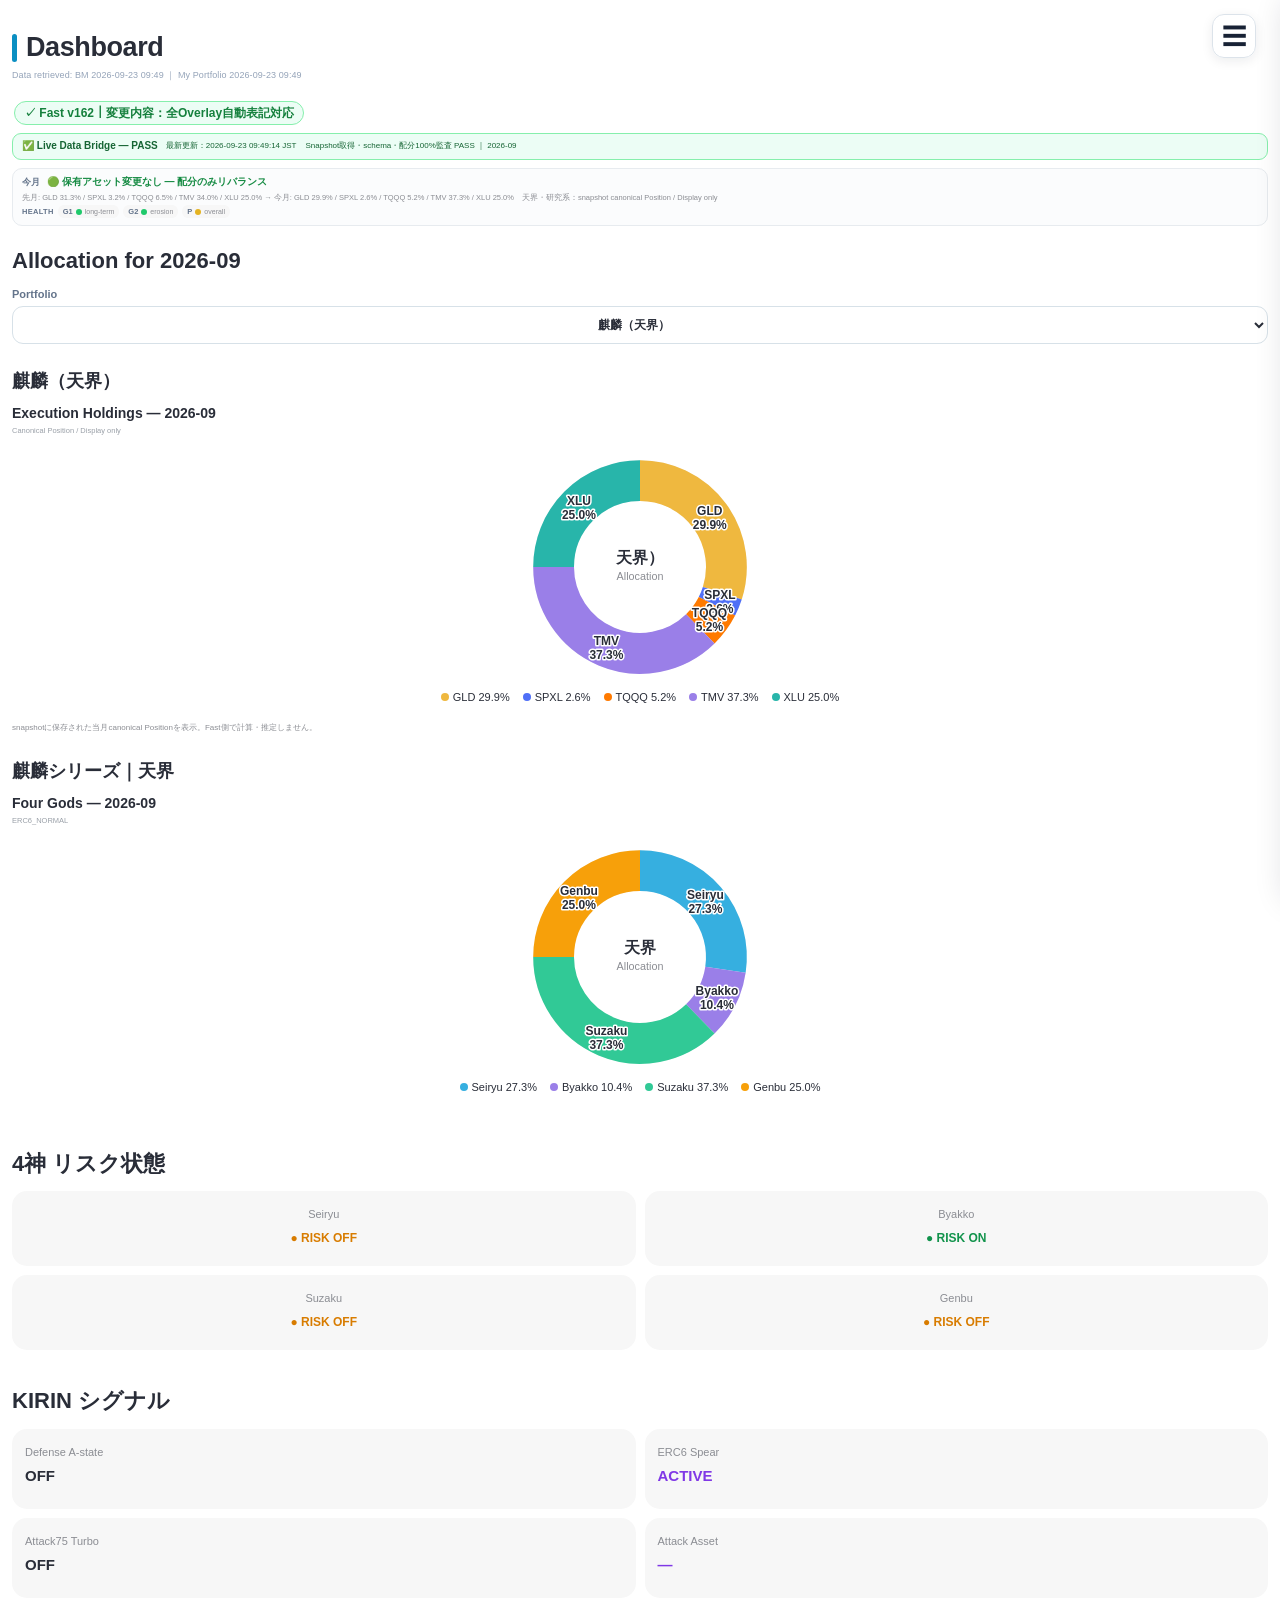
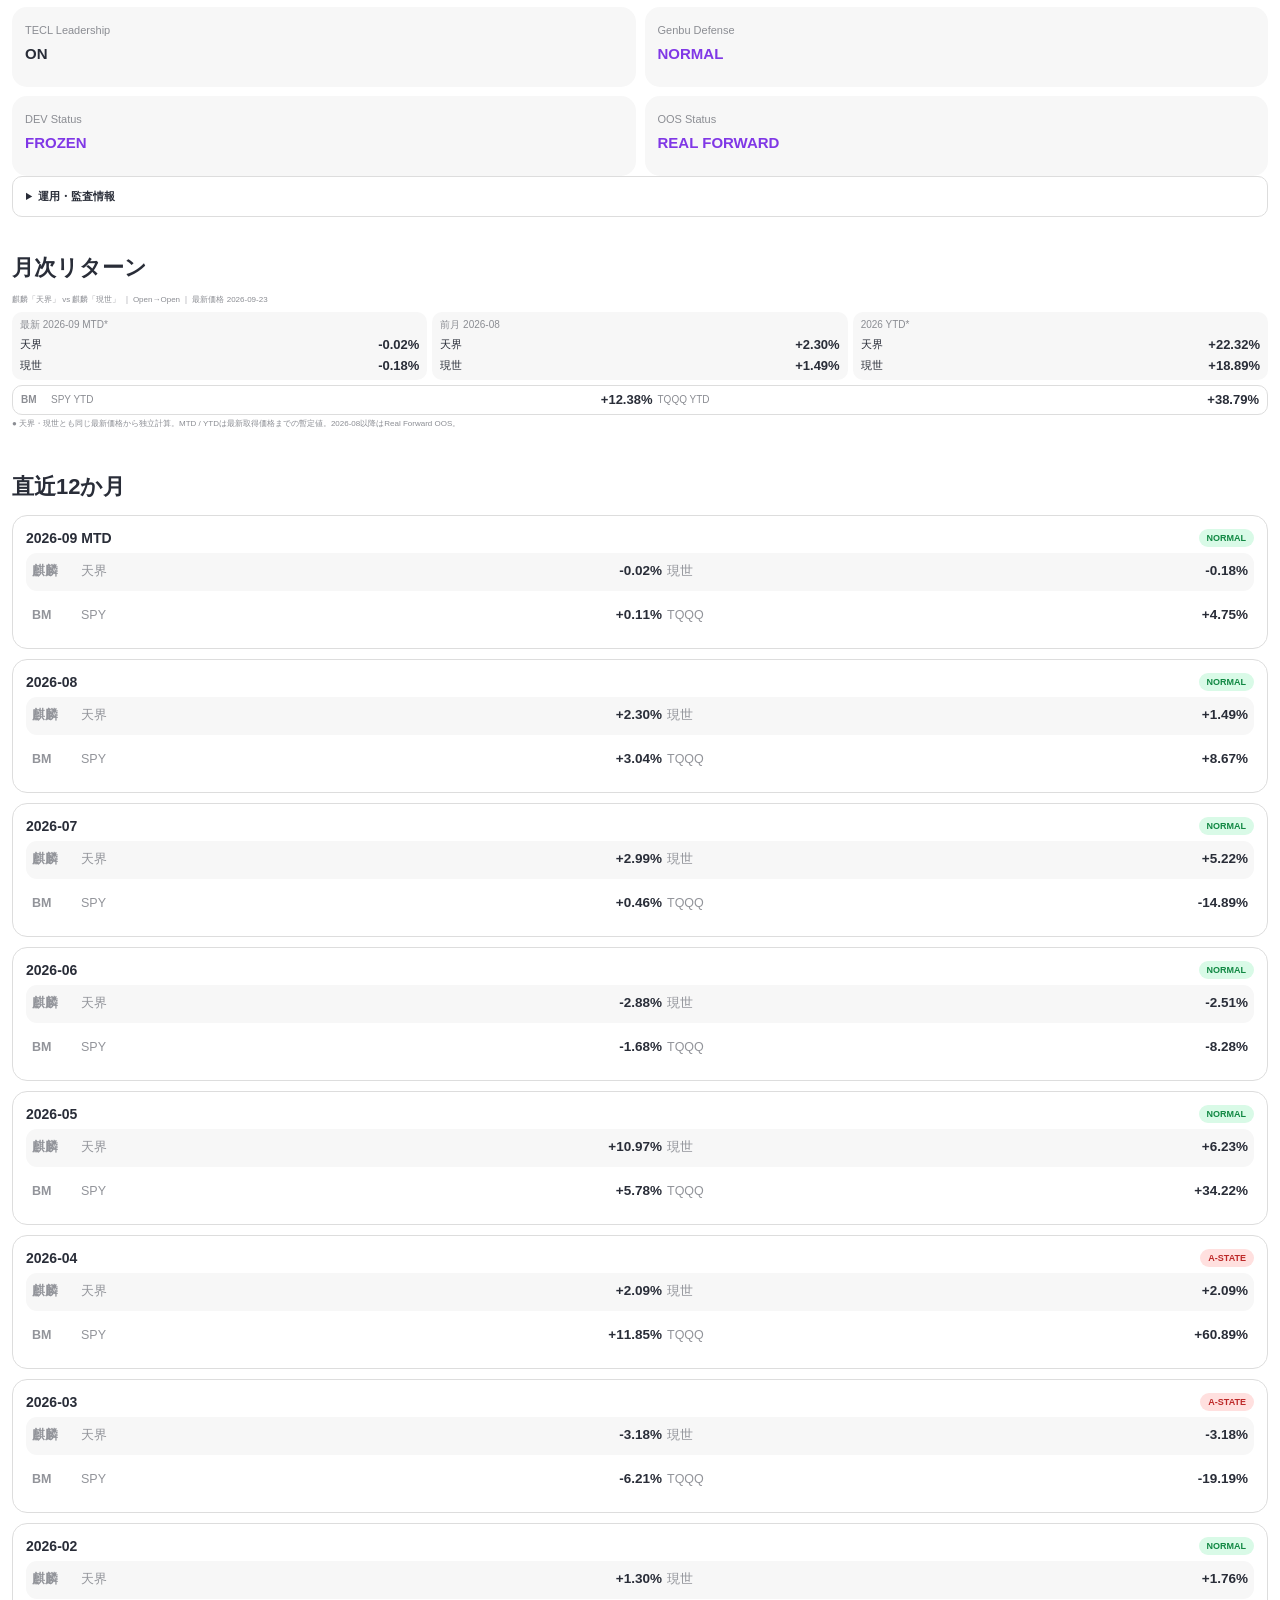
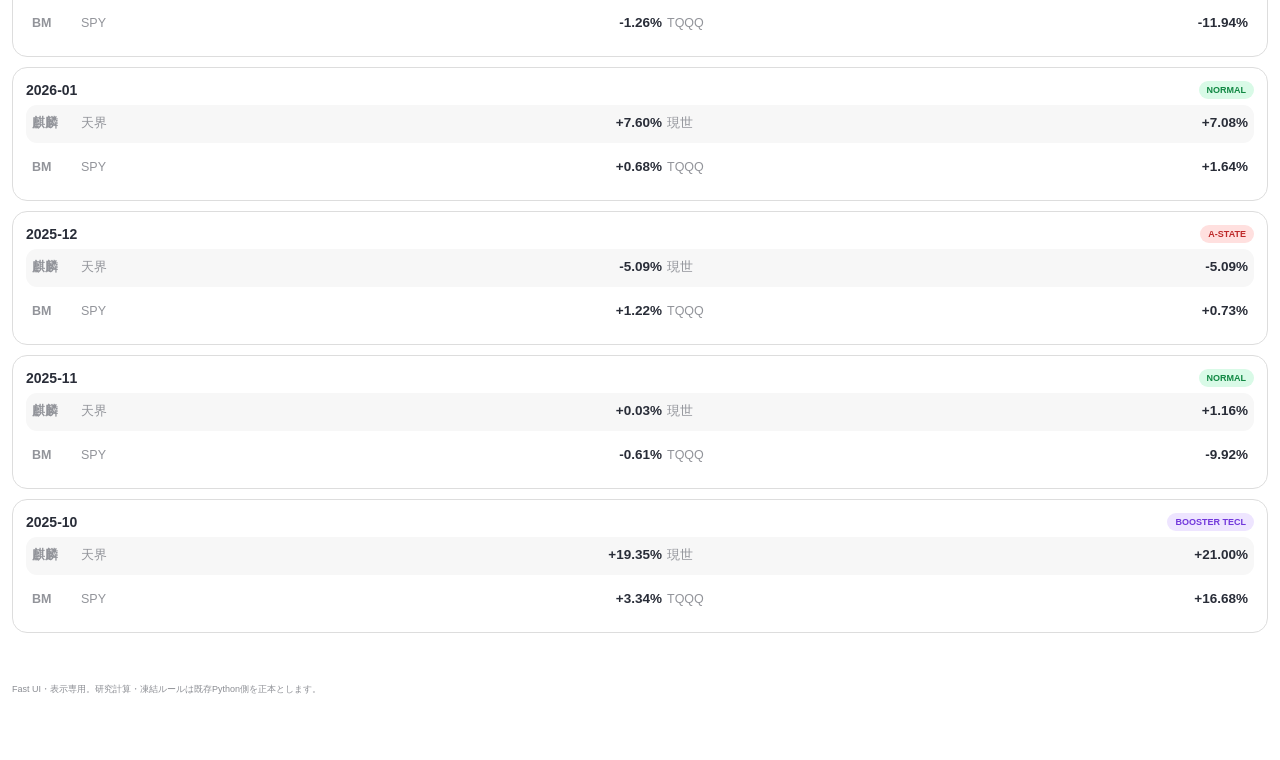
==== commit 5833eb20: "Add files via upload" ====
--- a/index.html
+++ b/index.html
@@ -13,7 +13,7 @@
 <meta name="apple-mobile-web-app-title" content="My4F Fast">
 <link rel="manifest" href="manifest.webmanifest?v=20260919-1">
 <link rel="apple-touch-icon" href="apple-touch-icon.png?v=20260919-1">
-<link rel="stylesheet" href="styles.css?v=20260923-v161">
+<link rel="stylesheet" href="styles.css?v=20260923-v162">
 </head>
 <body>
 <button id="fastMenuButton" class="fast-menu-button" type="button" aria-label="メニューを開く" aria-expanded="false">☰</button>
@@ -38,7 +38,7 @@
 <div class="page-scroll"><main>
 <header class="dashboard-header"><div class="header-line"><h1>Dashboard</h1></div><p id="dashboardDataTimes" class="dashboard-data-times">Data retrieved: BM — ｜ My Portfolio —</p></header>
 
-<div class="dashboard-only dashboard-top-status"><div id="fastBuildBadge" class="update-proof">✓ Fast v161｜変更内容：反攻・Monthly Trade前月Position修正</div>
+<div class="dashboard-only dashboard-top-status"><div id="fastBuildBadge" class="update-proof">✓ Fast v162｜変更内容：全Overlay自動表記対応</div>
 <div id="syncPanel" class="sync-panel-compact"><div class="sync-title">⏳ Live Data Bridge — 確認中</div><div class="sync-meta"><span id="syncUpdated">最新更新：—</span><span id="syncDetail">Python正本との連携状態を確認しています</span></div></div></div>
 
 <section class="dash-status"><div class="dash-action-row"><span class="dash-action-label">今月</span><div id="action" class="action"></div></div><div class="dash-status-line"><span id="actionDetail" class="muted"></span><span class="dash-rule">現世：&lt;10%除外 → 再正規化 → 5%刻み</span></div><div class="dash-health"><span class="dash-health-title">Health</span><div id="health" class="health"></div></div></section>
@@ -188,7 +188,7 @@
 </section>
 <footer>Fast UI・表示専用。研究計算・凍結ルールは既存Python側を正本とします。</footer>
 </main></div>
-<script src="app.js?v=20260923-v161"></script>
+<script src="app.js?v=20260923-v162"></script>
 <script>
 (function(){
  const panel=document.getElementById('syncPanel'), updated=document.getElementById('syncUpdated'), detail=document.getElementById('syncDetail');
